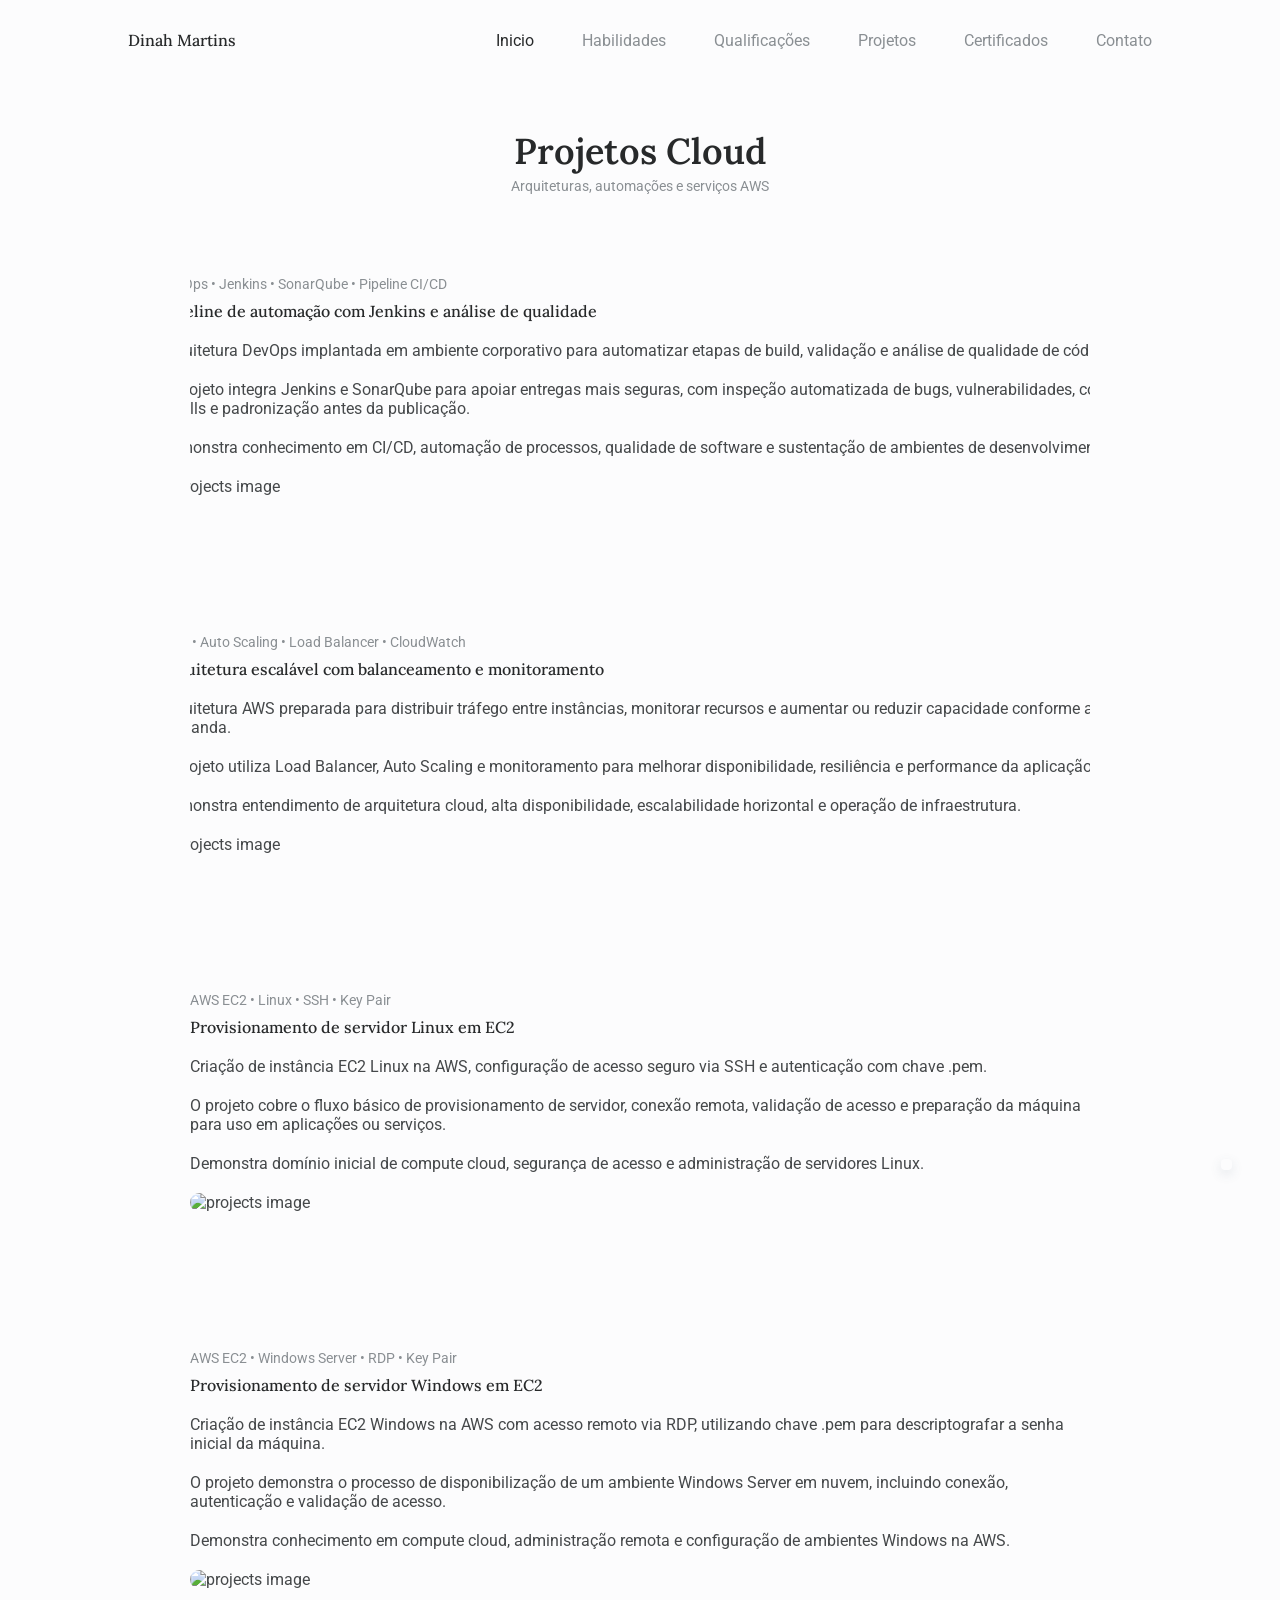
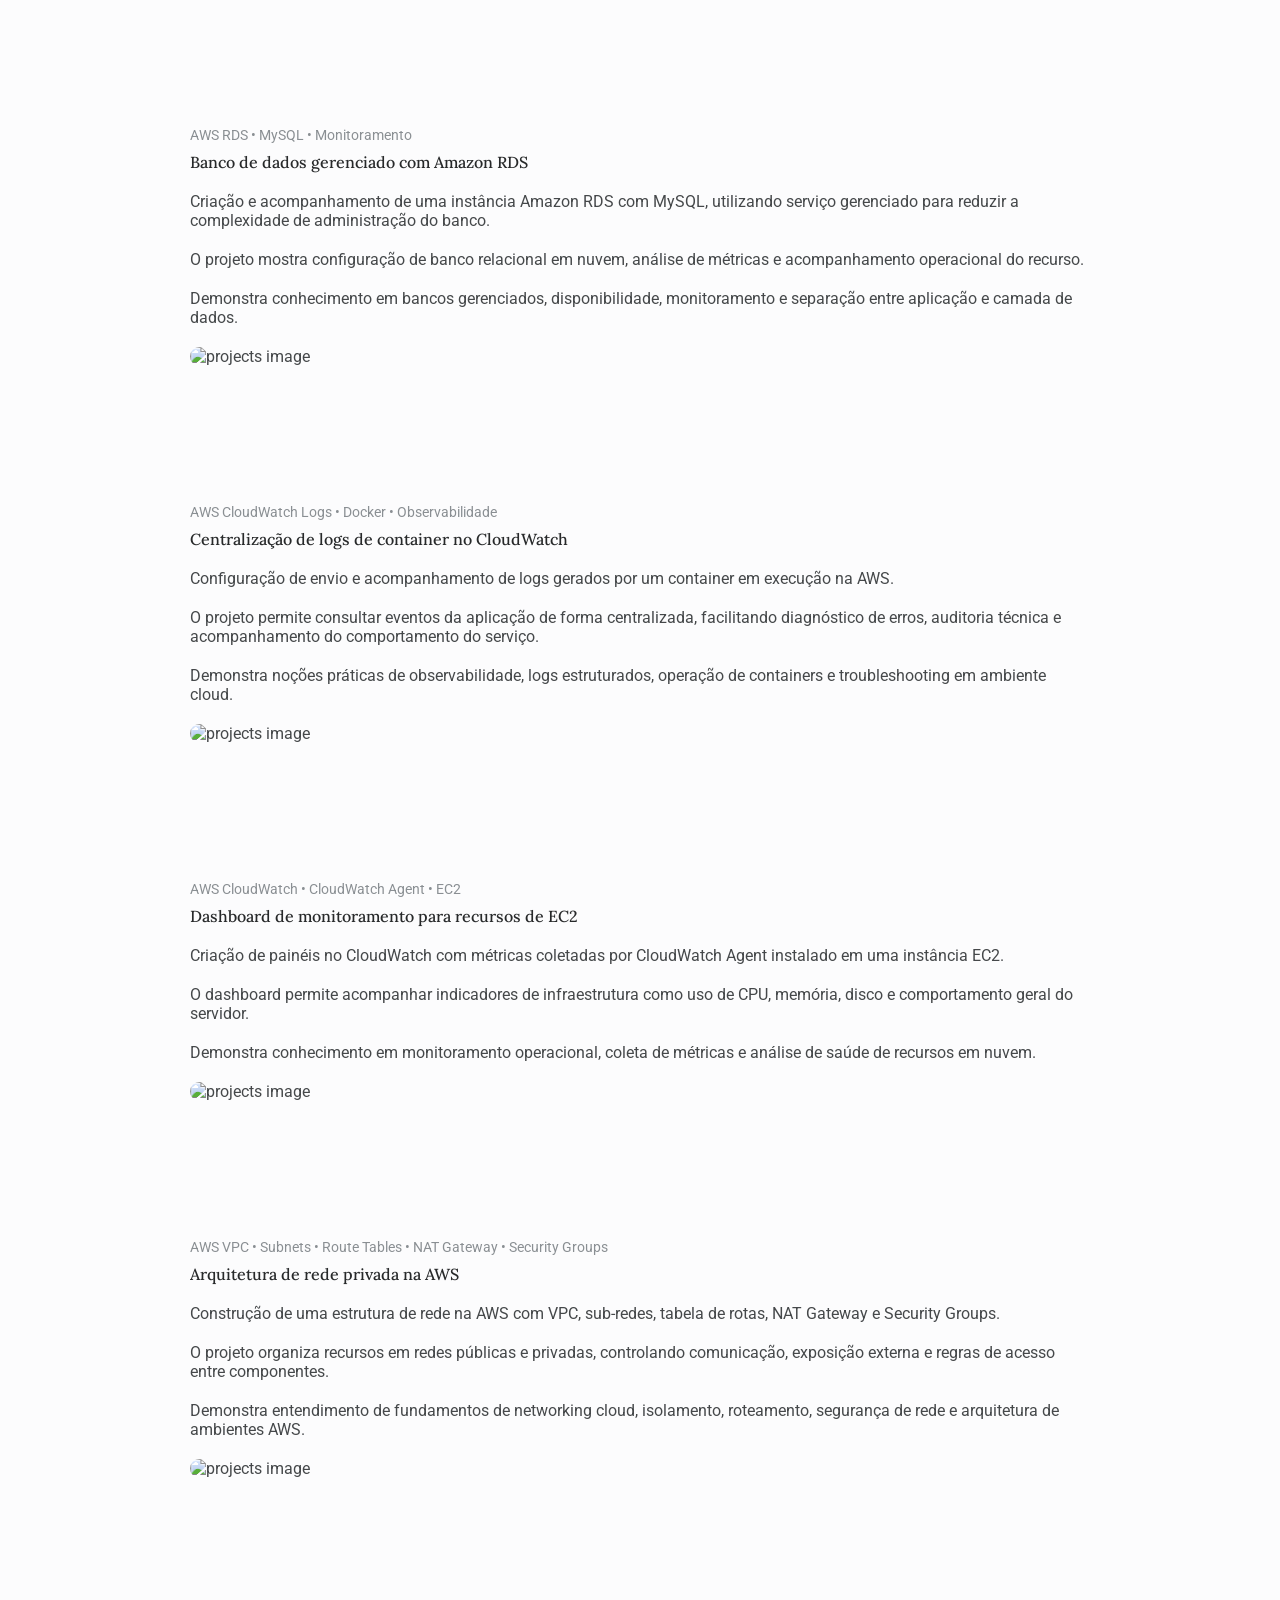
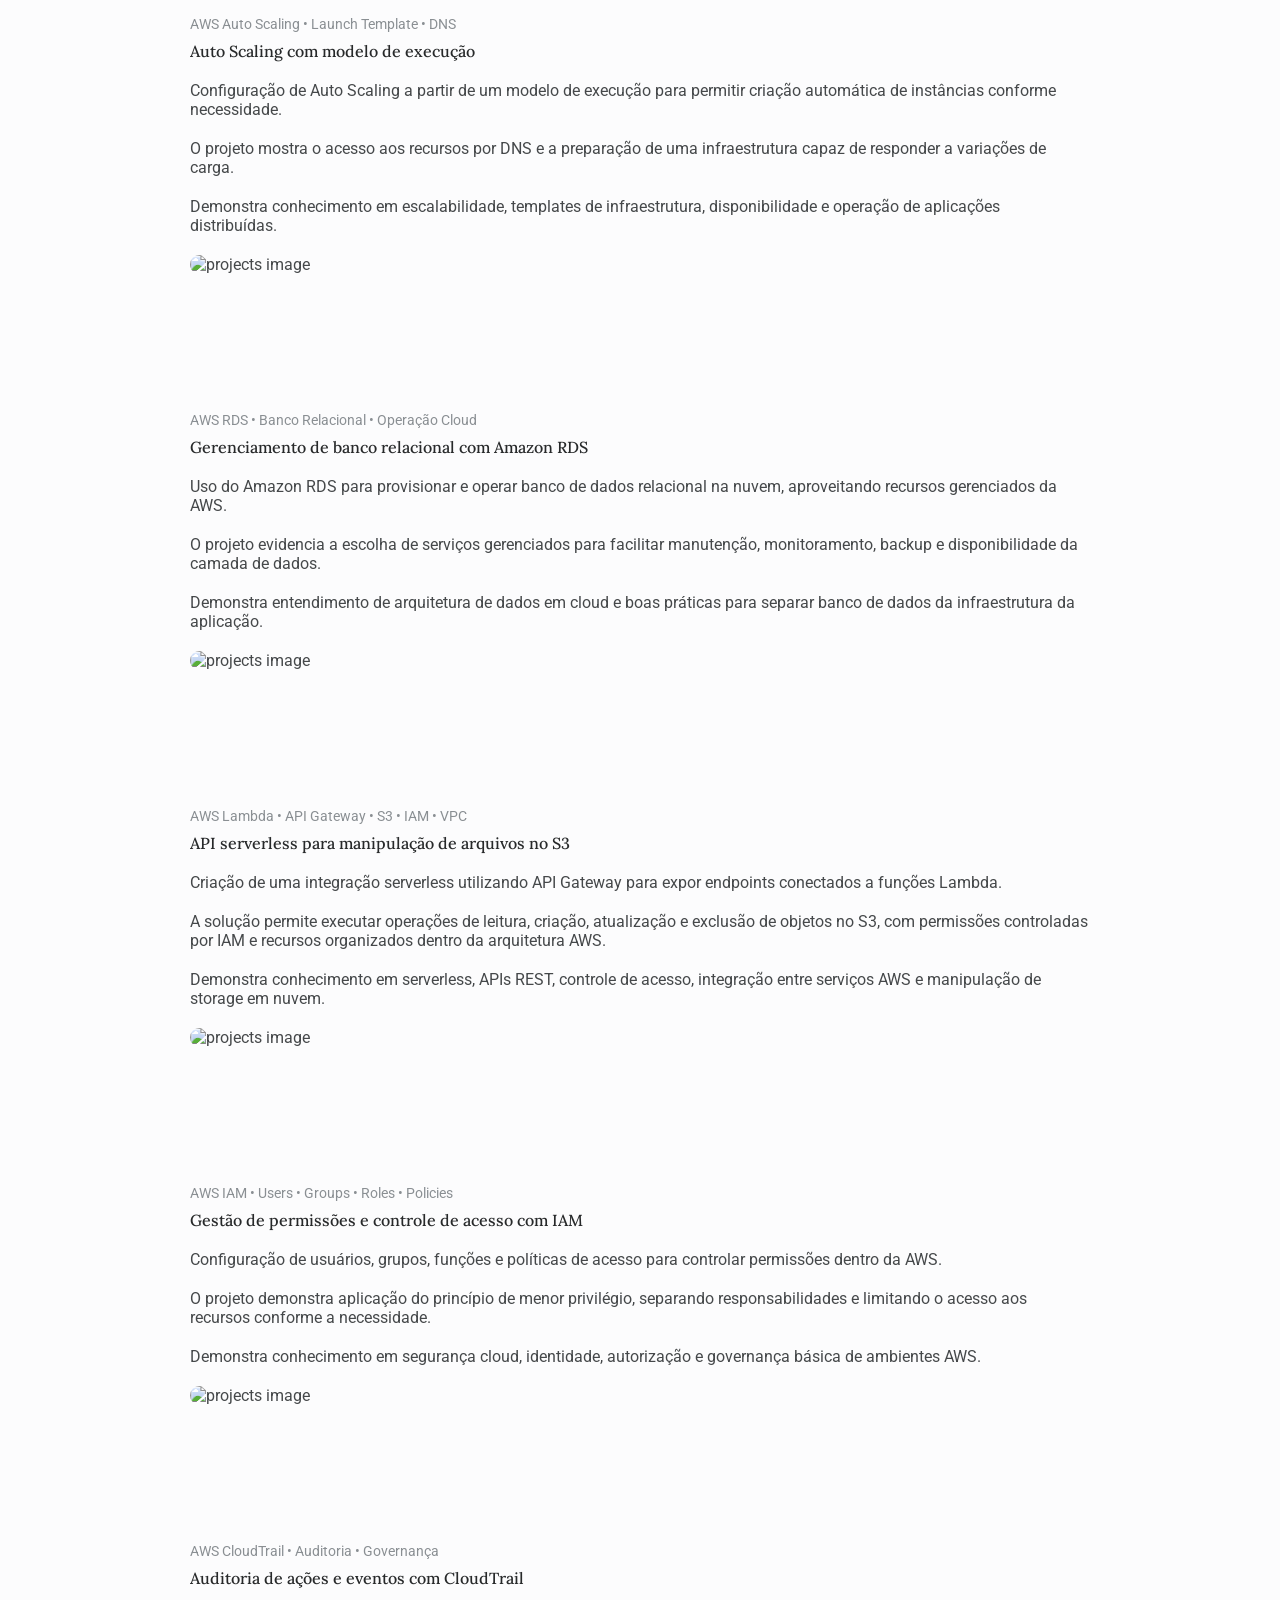
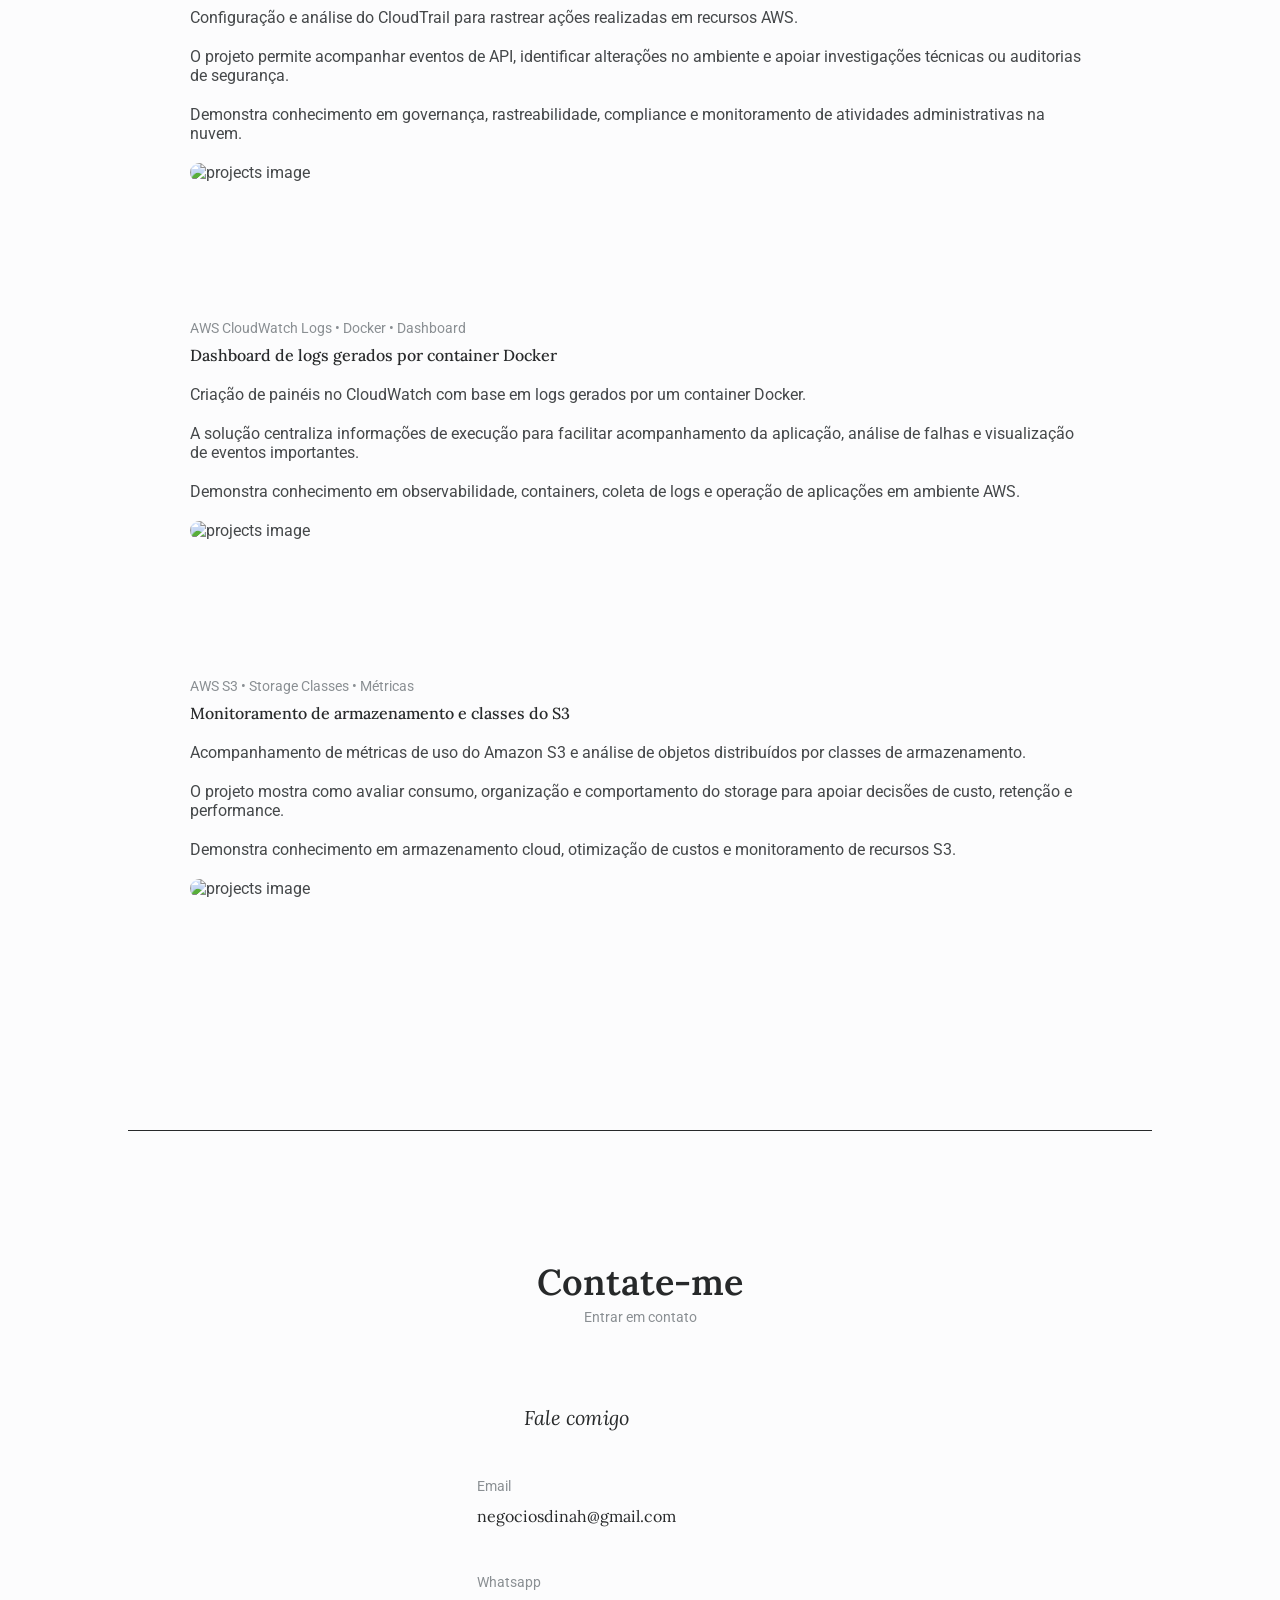
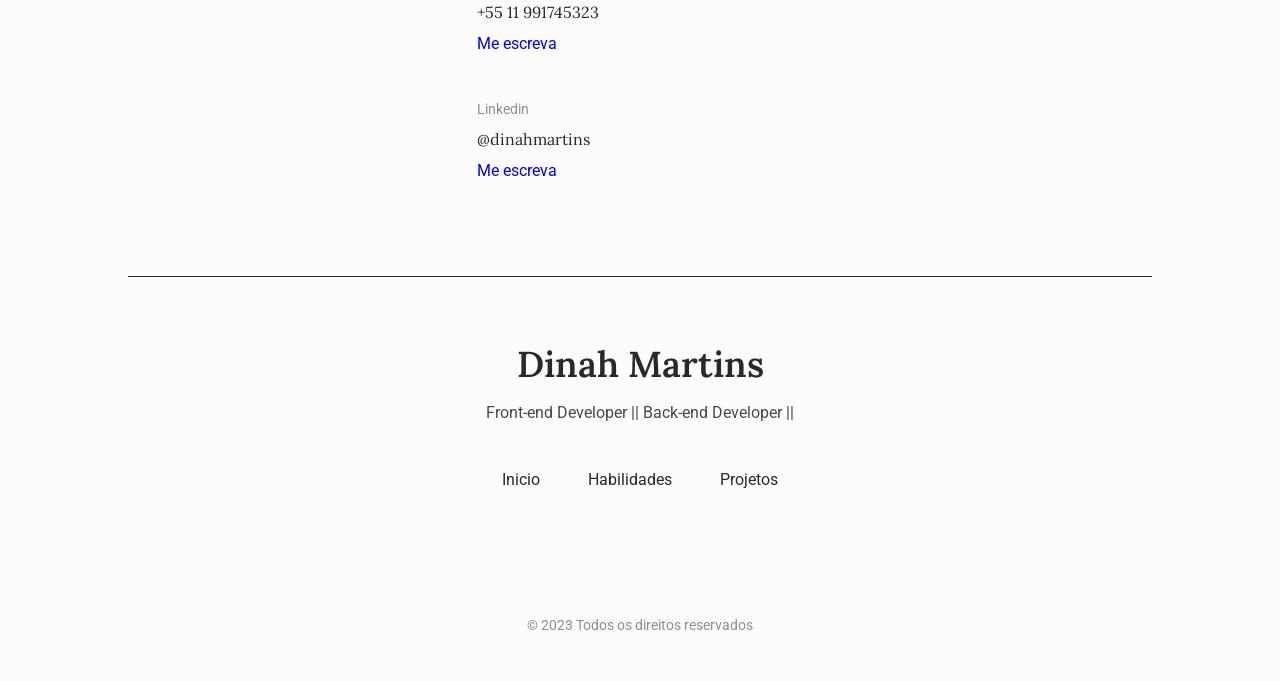
==== projetosCloud.html @ f0c10554 "feat: inclusao certificado e melhoria nas descrições dos projetos" ====
<!DOCTYPE html>

<html lang="pt-br">

<head>
    <meta charset="utf-8" />
    <meta content="width=device-width, initial-scale=1.0" name="viewport" />
    <!--=============== FAVICON ===============-->
    <link href="assets/img/favicon.png" rel="shortcut icon" type="image/x-icon" />
    <!--=============== REMIXICONS ===============-->
    <link href="https://cdn.jsdelivr.net/npm/remixicon@2.5.0/fonts/remixicon.css" rel="stylesheet" />
    <!--=============== SWIPER CSS ===============-->
    <link href="/assets/css/swiper-bundle.min.css" rel="stylesheet" />
    <!--=============== CSS ===============-->
    <link href="assets/css/styles.css" rel="stylesheet" />
    <title>Projetos</title>
</head>

<body>
    <!--==================== HEADER ====================-->
    <header class="header" id="header">
        <nav class="nav container">
            <a class="nav__logo" href="#">Dinah Martins </a>
            <div class="nav__menu" id="nav-menu">
                <ul class="nav__list grid">
                    <li class="nav__item">
                        <a class="nav__link active-link" href="/index.html#home">
                            <i class="ri-home-5-line"></i>Inicio
                        </a>
                    </li>
                    <li class="nav__item">
                        <a class="nav__link" href="/index.html#skills">
                            <i class="ri-trophy-line"></i> Habilidades
                        </a>
                    </li>
                    <li class="nav__item">
                        <a class="nav__link" href="/index.html#qualification"><i
                                class="ri-book-open-line"></i>Qualificações

                        </a>
                    </li>
                    <li class="nav__item">
                        <a class="nav__link" href="/index.html#projects"><i class="ri-image-line"></i>Projetos

                        </a>
                    </li>
                    <li class="nav__item">
                        <a class="nav__link" href="/index.html#certificados"><i
                                class="ri-briefcase-line"></i>Certificados

                        </a>
                    </li>
                    <li class="nav__item">
                        <a class="nav__link" href="/index.html#contact"><i class="ri-chat-3-line"></i>Contato

                        </a>
                    </li>
                </ul>
                <!-- Close button -->
                <div class="nav__close" id="nav-close">
                    <i class="ri-close-line"></i>
                </div>
            </div>
            <div class="nav__buttons">
                <!-- Theme change button -->
                <i class="ri-moon-line change-theme" id="theme-button"></i>
                <!-- Toggle button -->
                <div class="nav__toggle" id="nav-toggle">
                    <i class="ri-menu-4-line"></i>
                </div>
            </div>
        </nav>
    </header>
    <!--==================== MAIN ====================-->
    <main class="main">
        <!--==================== PROJECTS ====================-->
        <section class="projects section" id="projects">
            <h2 class="section__title">Projetos Cloud</h2>
            <span class="section__subtitle">Arquiteturas, automações e serviços AWS</span>
            <div class="container section__border">
                <div class="projects__container swiper">
                    <!--==================== PROJECTS 1 ====================-->
                    <div class="projects__content swiper-slide">
                        <div><span class="projects__subtitle">DevOps • Jenkins • SonarQube • Pipeline CI/CD</span>
                            <h1 class="projects__title">Pipeline de automação com Jenkins e análise de qualidade</h1>
                            <p class="projects__title">Arquitetura DevOps implantada em ambiente corporativo para
                                automatizar etapas de build, validação e análise de qualidade de código.</p>
                            <p class="projects__title">O projeto integra Jenkins e SonarQube para apoiar entregas mais
                                seguras, com inspeção automatizada de bugs, vulnerabilidades, code smells e padronização
                                antes da publicação.</p>
                            <p class="projects__title">Demonstra conhecimento em CI/CD, automação de processos,
                                qualidade de software e sustentação de ambientes de desenvolvimento.</p>
                        </div>
                        <img alt="projects image" class="projects__img2" src="/assets/img/devOps/devOps2.jpeg"
                            style="width: 960px;" />
                    </div>
                    <!--==================== PROJECTS 1 ====================-->
                    <div class="projects__content swiper-slide">
                        <div><span class="projects__subtitle">AWS • Auto Scaling • Load Balancer • CloudWatch</span>
                            <h1 class="projects__title">Arquitetura escalável com balanceamento e monitoramento</h1>
                            <p class="projects__title">Arquitetura AWS preparada para distribuir tráfego entre
                                instâncias, monitorar recursos e aumentar ou reduzir capacidade conforme a demanda.</p>
                            <p class="projects__title">O projeto utiliza Load Balancer, Auto Scaling e monitoramento
                                para melhorar disponibilidade, resiliência e performance da aplicação.</p>
                            <p class="projects__title">Demonstra entendimento de arquitetura cloud, alta
                                disponibilidade, escalabilidade horizontal e operação de infraestrutura.</p>
                        </div>
                        <img alt="projects image" class="projects__img2" src="/assets/img/cloud//cloudDinah.jpeg"
                            style="width: 960px;" />
                    </div>
                    <!--==================== PROJECTS 1 ====================-->
                    <div class="projects__content swiper-slide">
                        <div><span class="projects__subtitle">AWS EC2 • Linux • SSH • Key Pair</span>
                            <h1 class="projects__title">Provisionamento de servidor Linux em EC2</h1>
                            <p class="projects__title">Criação de instância EC2 Linux na AWS, configuração de acesso
                                seguro via SSH e autenticação com chave .pem.</p>
                            <p class="projects__title">O projeto cobre o fluxo básico de provisionamento de servidor,
                                conexão remota, validação de acesso e preparação da máquina para uso em aplicações ou
                                serviços.</p>
                            <p class="projects__title">Demonstra domínio inicial de compute cloud, segurança de acesso e
                                administração de servidores Linux.</p>
                        </div>
                        <img alt="projects image" class="projects__img2" src="/assets/img/cloud/criarEC2.jpeg"
                            style="width: 800px;" />
                    </div>
                    <!--==================== PROJECTS 2 ====================-->
                    <div class="projects__content swiper-slide">
                        <div><span class="projects__subtitle">AWS EC2 • Windows Server • RDP • Key Pair</span>
                            <h1 class="projects__title">Provisionamento de servidor Windows em EC2</h1>
                            <p class="projects__title">Criação de instância EC2 Windows na AWS com acesso remoto via
                                RDP, utilizando chave .pem para descriptografar a senha inicial da máquina.</p>
                            <p class="projects__title">O projeto demonstra o processo de disponibilização de um ambiente
                                Windows Server em nuvem, incluindo conexão, autenticação e validação de acesso.</p>
                            <p class="projects__title">Demonstra conhecimento em compute cloud, administração remota e
                                configuração de ambientes Windows na AWS.</p>
                        </div>
                        <img alt="projects image" class="projects__img2" src="/assets/img/cloud/ec2wind.jpeg"
                            style="width: 800px;" />
                    </div>
                    <!--==================== PROJECTS 2 ====================-->
                    <div class="projects__content swiper-slide">
                        <div><span class="projects__subtitle">AWS RDS • MySQL • Monitoramento</span>
                            <h1 class="projects__title">Banco de dados gerenciado com Amazon RDS</h1>
                            <p class="projects__title">Criação e acompanhamento de uma instância Amazon RDS com MySQL,
                                utilizando serviço gerenciado para reduzir a complexidade de administração do banco.</p>
                            <p class="projects__title">O projeto mostra configuração de banco relacional em nuvem,
                                análise de métricas e acompanhamento operacional do recurso.</p>
                            <p class="projects__title">Demonstra conhecimento em bancos gerenciados, disponibilidade,
                                monitoramento e separação entre aplicação e camada de dados.</p>
                        </div>
                        <img alt="projects image" class="projects__img2" src="/assets/img/cloud/rds.png"
                            style="width: 900px;" />
                    </div>
                    <!--==================== PROJECTS 2 ====================-->
                    <div class="projects__content swiper-slide">
                        <div><span class="projects__subtitle">AWS CloudWatch Logs • Docker • Observabilidade</span>
                            <h1 class="projects__title">Centralização de logs de container no CloudWatch</h1>
                            <p class="projects__title">Configuração de envio e acompanhamento de logs gerados por um
                                container em execução na AWS.</p>
                            <p class="projects__title">O projeto permite consultar eventos da aplicação de forma
                                centralizada, facilitando diagnóstico de erros, auditoria técnica e acompanhamento do
                                comportamento do serviço.</p>
                            <p class="projects__title">Demonstra noções práticas de observabilidade, logs estruturados,
                                operação de containers e troubleshooting em ambiente cloud.</p>
                        </div>
                        <img alt="projects image" class="projects__img2" src="/assets/img/cloud/logs.png"
                            style="width: 900px;" />
                    </div>
                    <!--==================== PROJECTS 6 ====================-->
                    <div class="projects__content swiper-slide">
                        <div><span class="projects__subtitle">AWS CloudWatch • CloudWatch Agent • EC2</span>
                            <h1 class="projects__title">Dashboard de monitoramento para recursos de EC2</h1>
                            <p class="projects__title">Criação de painéis no CloudWatch com métricas coletadas por
                                CloudWatch Agent instalado em uma instância EC2.</p>
                            <p class="projects__title">O dashboard permite acompanhar indicadores de infraestrutura como
                                uso de CPU, memória, disco e comportamento geral do servidor.</p>
                            <p class="projects__title">Demonstra conhecimento em monitoramento operacional, coleta de
                                métricas e análise de saúde de recursos em nuvem.</p>
                        </div>
                        <img alt="projects image" class="projects__img2" src="/assets/img/cloud/monit.png"
                            style="width: 600px;" />
                    </div>
                    <!--==================== PROJECTS 3 ====================-->
                    <div class="projects__content swiper-slide">
                        <div><span class="projects__subtitle">AWS VPC • Subnets • Route Tables • NAT Gateway • Security
                                Groups</span>
                            <h1 class="projects__title">Arquitetura de rede privada na AWS</h1>
                            <p class="projects__title">Construção de uma estrutura de rede na AWS com VPC, sub-redes,
                                tabela de rotas, NAT Gateway e Security Groups.</p>
                            <p class="projects__title">O projeto organiza recursos em redes públicas e privadas,
                                controlando comunicação, exposição externa e regras de acesso entre componentes.</p>
                            <p class="projects__title">Demonstra entendimento de fundamentos de networking cloud,
                                isolamento, roteamento, segurança de rede e arquitetura de ambientes AWS.</p>
                        </div>
                        <img alt="projects image" class="projects__img2" src="/assets/img/cloud/vpc.jpeg"
                            style="width: 800px;" />
                    </div>
                    <!--==================== PROJECTS  ====================-->
                    <div class="projects__content swiper-slide">
                        <div><span class="projects__subtitle">AWS Auto Scaling • Launch Template • DNS</span>
                            <h1 class="projects__title">Auto Scaling com modelo de execução</h1>
                            <p class="projects__title">Configuração de Auto Scaling a partir de um modelo de execução
                                para permitir criação automática de instâncias conforme necessidade.</p>
                            <p class="projects__title">O projeto mostra o acesso aos recursos por DNS e a preparação de
                                uma infraestrutura capaz de responder a variações de carga.</p>
                            <p class="projects__title">Demonstra conhecimento em escalabilidade, templates de
                                infraestrutura, disponibilidade e operação de aplicações distribuídas.</p>
                        </div>
                        <img alt="projects image" class="projects__img2" src="/assets/img/cloud/AutoScaling.png"
                            style="width: 700px;" />
                    </div>
                    <!--==================== PROJECTS  ====================-->
                    <div class="projects__content swiper-slide">
                        <div><span class="projects__subtitle">AWS RDS • Banco Relacional • Operação Cloud</span>
                            <h1 class="projects__title">Gerenciamento de banco relacional com Amazon RDS</h1>
                            <p class="projects__title">Uso do Amazon RDS para provisionar e operar banco de dados
                                relacional na nuvem, aproveitando recursos gerenciados da AWS.</p>
                            <p class="projects__title">O projeto evidencia a escolha de serviços gerenciados para
                                facilitar manutenção, monitoramento, backup e disponibilidade da camada de dados.</p>
                            <p class="projects__title">Demonstra entendimento de arquitetura de dados em cloud e boas
                                práticas para separar banco de dados da infraestrutura da aplicação.</p>
                        </div>
                        <img alt="projects image" class="projects__img2" src="/assets/img/cloud/RDS.png"
                            style="width: 700px;" />
                    </div>
                    <!--==================== PROJECTS  ====================-->
                    <div class="projects__content swiper-slide">
                        <div><span class="projects__subtitle">AWS Lambda • API Gateway • S3 • IAM • VPC</span>
                            <h1 class="projects__title">API serverless para manipulação de arquivos no S3</h1>
                            <p class="projects__title">Criação de uma integração serverless utilizando API Gateway para
                                expor endpoints conectados a funções Lambda.</p>
                            <p class="projects__title">A solução permite executar operações de leitura, criação,
                                atualização e exclusão de objetos no S3, com permissões controladas por IAM e recursos
                                organizados dentro da arquitetura AWS.</p>
                            <p class="projects__title">Demonstra conhecimento em serverless, APIs REST, controle de
                                acesso, integração entre serviços AWS e manipulação de storage em nuvem.</p>
                        </div>
                        <img alt="projects image" class="projects__img2" src="/assets/img/cloud/s3lamda.jpeg"
                            style="width: 700px;" />
                    </div>
                    <!--==================== PROJECTS 4 ====================-->
                    <div class="projects__content swiper-slide">
                        <div><span class="projects__subtitle">AWS IAM • Users • Groups • Roles • Policies</span>
                            <h1 class="projects__title">Gestão de permissões e controle de acesso com IAM</h1>
                            <p class="projects__title">Configuração de usuários, grupos, funções e políticas de acesso
                                para controlar permissões dentro da AWS.</p>
                            <p class="projects__title">O projeto demonstra aplicação do princípio de menor privilégio,
                                separando responsabilidades e limitando o acesso aos recursos conforme a necessidade.
                            </p>
                            <p class="projects__title">Demonstra conhecimento em segurança cloud, identidade,
                                autorização e governança básica de ambientes AWS.</p>
                        </div>
                        <img alt="projects image" class="projects__img2" src="/assets/img/cloud/politicas.png"
                            style="width: 600px;" />
                    </div>
                    <!--==================== PROJECTS 5 ====================-->
                    <div class="projects__content swiper-slide">
                        <div><span class="projects__subtitle">AWS CloudTrail • Auditoria • Governança</span>
                            <h1 class="projects__title">Auditoria de ações e eventos com CloudTrail</h1>
                            <p class="projects__title">Configuração e análise do CloudTrail para rastrear ações
                                realizadas em recursos AWS.</p>
                            <p class="projects__title">O projeto permite acompanhar eventos de API, identificar
                                alterações no ambiente e apoiar investigações técnicas ou auditorias de segurança.</p>
                            <p class="projects__title">Demonstra conhecimento em governança, rastreabilidade, compliance
                                e monitoramento de atividades administrativas na nuvem.</p>
                        </div>
                        <img alt="projects image" class="projects__img2" src="/assets/img/cloud/cloudTrail.png"
                            style="width: 600px;" />
                    </div>
                    <!--==================== PROJECTS 7 ====================-->
                    <div class="projects__content swiper-slide">
                        <div><span class="projects__subtitle">AWS CloudWatch Logs • Docker • Dashboard</span>
                            <h1 class="projects__title">Dashboard de logs gerados por container Docker</h1>
                            <p class="projects__title">Criação de painéis no CloudWatch com base em logs gerados por um
                                container Docker.</p>
                            <p class="projects__title">A solução centraliza informações de execução para facilitar
                                acompanhamento da aplicação, análise de falhas e visualização de eventos importantes.
                            </p>
                            <p class="projects__title">Demonstra conhecimento em observabilidade, containers, coleta de
                                logs e operação de aplicações em ambiente AWS.</p>
                        </div>
                        <img alt="projects image" class="projects__img2" src="/assets/img/cloud/cloudwatchlogs.png"
                            style="width: 600px;" />
                    </div>
                    <!--==================== PROJECTS  ====================-->
                    <div class="projects__content swiper-slide">
                        <div><span class="projects__subtitle">AWS S3 • Storage Classes • Métricas</span>
                            <h1 class="projects__title">Monitoramento de armazenamento e classes do S3</h1>
                            <p class="projects__title">Acompanhamento de métricas de uso do Amazon S3 e análise de
                                objetos distribuídos por classes de armazenamento.</p>
                            <p class="projects__title">O projeto mostra como avaliar consumo, organização e
                                comportamento do storage para apoiar decisões de custo, retenção e performance.</p>
                            <p class="projects__title">Demonstra conhecimento em armazenamento cloud, otimização de
                                custos e monitoramento de recursos S3.</p>
                        </div>
                        <img alt="projects image" class="projects__img2" src="/assets/img/cloud/metricas.jpeg"
                            style="width: 600px;" />
                    </div>
                    <!-- Swiper pagination -->
                    <div class="swiper-pagination"></div>
                </div>
            </div>
        </section>
        <!--==================== CONTACT ====================-->
        <section class="contact section" id="contact">
            <h2 class="section__title">Contate-me</h2>
            <span class="section__subtitle">Entrar em contato</span>
            <div class="contact__container container grid section__border">
                <div class="contact__content">
                    <h3 class="contact__title">
                        <i class="ri-chat-3-line"> Fale comigo </i>
                    </h3>
                    <div class="contact__info">
                        <div class="contact__data">
                            <span class="contact__data-title">Email</span>
                            <span class="contact__data-info">negociosdinah@gmail.com</span>
                        </div>
                        <div class="contact__data">
                            <span class="contact__data-title">Whatsapp</span>
                            <span class="contact__data-info">+55 11 991745323</span>
                            <!-- Insert a real number plus contry code-->
                            <a class="contact__button" href="https://wa.me/+5511991745323">
                                Me escreva <i class="ri-arrow-right-line"></i>
                            </a>
                        </div>
                        <div class="contact__data">
                            <span class="contact__data-title">Linkedin</span>
                            <span class="contact__data-info">@dinahmartins</span>
                            <!-- Insert your brand name or profile-->
                            <a class="contact__button" href="https://www.linkedin.com/in/dinah-martins-8334b1199/"
                                target="_blank">
                                Me escreva <i class="ri-arrow-right-line"></i>
                            </a>
                        </div>
                    </div>
                </div>
            </div>
        </section>
    </main>
    <!--==================== FOOTER ====================-->
    <footer class="footer">
        <div class="footer__container container">
            <h1 class="footer__title">Dinah Martins</h1>
            <p> Front-end Developer || Back-end Developer || </p>
            <ul class="footer__list">
                <li>
                    <a class="footer__link" href="#home">Inicio</a>
                </li>
                <li>
                    <a class="footer__link" href="#skills">Habilidades</a>
                </li>
                <li>
                    <a class="footer__link" href="#projects">Projetos</a>
                </li>
            </ul>
            <ul class="footer__social">
                <a class="footer__social-link" href="https://www.linkedin.com/in/dinah-martins-8334b1199/"
                    target="_blank">
                    <i class="ri-linkedin-box-line"></i>
                </a>
                <a class="footer__social-link" href="https://github.com/DayMartin" target="_blank">
                    <i class="ri-github-line"></i>
                </a>
                <a class="footer__social-link" href="https://dribbble.com/" target="_blank">
                    <i class="ri-dribbble-line"></i>
                </a>
            </ul>
            <span class="footer__copy">
                © 2023 Todos os direitos reservados
            </span>
        </div>
    </footer>
    <!--========== SCROLL UP ==========-->
    <a class="scrollup" href="#" id="scroll-up">
        <i class="ri-arrow-up-line"></i>
    </a>
    <!--=============== SCROLLREVEAL ===============-->
    <script src="/assets/js/scrollreveal.min.js"></script>
    <!--=============== SWIPER JS ===============-->
    <script src="assets/js/swiper-bundle.min.js"></script>
    <!--=============== EMAIL JS ===============-->
    <script src="https://cdn.jsdelivr.net/npm/@emailjs/browser@3/dist/email.min.js" type="text/javascript"></script>
    <!--=============== MAIN JS ===============-->
    <script src="/assets/js/main.js"></script>
</body>

</html>
---- assets/css/styles.css ----
/*=============== GOOGLE FONTS ===============*/
@import url('https://fonts.googleapis.com/css2?family=Lora:wght@400;500;600&family=Roboto:wght@400;500&display=swap'); 

/*=============== VARIABLES CSS ===============*/
:root {
  --header-height: 3.5rem;

  /*========== Colors ==========*/
  /*Color mode HSL(hue, saturation, lightness)*/
  --first-color: hsl(207, 65%, 65%);
  --title-color: hsl(207, 4%, 16%);
  --text-color: hsl(207, 4%, 28%);
  --text-color-light: hsl(207, 4%, 56%);
  --body-color: hsl(207, 4%, 99%);
  --container-color: hsl(207, 4%, 95%);

  /* Change the first number */
  /* Blue: 207 - Purple: 250 - Pink: 356 - Teal: 174 */
  --gradient-color: linear-gradient(180deg,
                      hsla(174, 48%, 72%, 0),
                      hsla(174, 65%, 65%, 1));

  /*========== Font and typography ==========*/
  /*.5rem = 8px | 1rem = 16px ...*/
  --body-font: 'Roboto', sans-serif;
  --title-font: 'Lora', serif;
  --biggest-font-size: 1.5rem;
  --h1-font-size: 1.5rem;
  --h2-font-size: 1.25rem;
  --h3-font-size: 1rem;
  --normal-font-size: .938rem;
  --small-font-size: .813rem;
  --smaller-font-size: .75rem;
  --tiny-font-size: .625rem;

  /*========== Font weight ==========*/
  --font-medium: 500;
  --font-semi-bold: 600;

  /*========== z index ==========*/
  --z-normal: 1;
  --z-tooltip: 10;
  --z-fixed: 100;
}

/* Responsive typography */
@media screen and (min-width: 1024px) {
  :root {
    --biggest-font-size: 3rem;
    --h1-font-size: 2.25rem;
    --h2-font-size: 1.5rem;
    --h3-font-size: 1.25rem;
    --normal-font-size: 1rem;
    --small-font-size: .875rem;
    --smaller-font-size: .813rem;
    --tiny-font-size: .688rem;
  }
}

/*=============== BASE ===============*/
* {
  box-sizing: border-box;
  padding: 0;
  margin: 0;
}

html {
  scroll-behavior: smooth;
}

body {
  font-family: var(--body-font);
  font-size: var(--normal-font-size);
  background-color: var(--body-color);
  color: var(--text-color);
  transition: background .4s; /*For dark mode animation*/
}

h1, h2, h3{
  color: var(--title-color);
  font-family: var(--title-font);
  font-weight: var(--font-medium);
}

ul{
  list-style: none;
}

a{
  text-decoration: none;
}

img {
  max-width: 100%;
  height: auto;
}

/*=============== THEME ===============*/
.nav__buttons{
  display: flex;
  align-items: center;
  column-gap: 1.5rem;
}

.change-theme{
  font-size: 1.25rem;
  color: var(--title-color);
  cursor: pointer;
  transition: color .3s;
}

/*========== Variables Dark theme ==========*/
body.dark-theme {
  --title-color: hsl(207, 4%, 95%);
  --text-color: hsl(207, 4%, 65%);
  --body-color: hsl(207, 4%, 10%);
  --container-color: hsl(207, 4%, 12%);
}

/*========== 
    Color changes in some parts of 
    the website, in light theme
==========*/
.dark-theme .nav,
.dark-theme .nav__menu,
.dark-theme .scrollup{
  background-color: var(--container-color);
  box-shadow: 0 4px 20px hsla(207, 24%, 8%, .4);
}

.dark-theme .home__shape-wawes,
.dark-theme .home__shape-circle,
.dark-theme .qualification__img,
.dark-theme .testimonial__img{
  filter: invert(1);
}

.dark-theme .home__social-link{
  color: var(--title-color);
}

.dark-theme .section__border{
  border-bottom: 1px solid hsl(207, 4%, 32%);
}

.dark-theme::-webkit-scrollbar{
  background-color: hsl(207, 4%, 15%);
}

.dark-theme::-webkit-scrollbar-thumb{
  background-color: hsl(207, 4%, 25%);
}

.dark-theme::-webkit-scrollbar-thumb:hover{
  background-color: hsl(207, 4%, 35%);
}




/*=============== REUSABLE CSS CLASSES ===============*/
.container{
  max-width: 1024px;
  margin-inline: 1.5rem;
}

.grid {
  display: grid;
  gap: 1.5rem;
}

.section {
  padding-block: 2.5rem;
}
 
.section__border {
  border-bottom: 1px solid var(--title-color);
  padding-bottom: 3.5rem;
}

.section__title, 
.section__subtitle {
  text-align: center;
}

.section__title {
  font-size: var(--h1-font-size);
  font-weight: var(--font-semi-bold);
  margin-bottom: .25rem;
}

.section__subtitle {
  display: block;
  font-size: var(--small-font-size);
  color: var(--text-color-light);
  margin-bottom: 3rem;
}

.main {
  overflow: hidden; /* For animation */
}

/*=============== HEADER & NAV ===============*/
.header{
  width: 100%;
  position: fixed;
  bottom: 2rem;
  left: 0;
  z-index: var(--z-fixed);
}

.nav{
  height: calc(var(--header-height) + .5rem);
  display: flex;
  justify-content: space-between;
  align-items: center; 
  background-color: var(--body-color);
  box-shadow: 0 4px 20px hsla(207, 24%, 35%, .1);
  padding-inline: 1.5rem;
  border-radius: 3rem;
  transition: background .4s; /*For dark mode animation*/
}

.nav__logo,
.nav__toggle,
.nav__close{
  color: var(--title-color);
}

.nav__logo{
  font-family: var(--title-font);
  font-weight: var(--font-medium);
}
.nav__toggle{
  display: flex;
  font-size: 1.25rem;
  cursor: pointer;
}

@media screen and (max-width: 1023px){
  .nav__menu{
    position: fixed;
    width: 88%;
    left: 0;
    right: 0;
    bottom: -60%;
    margin: 0 auto;
    background-color: var(--body-color);
    box-shadow: 0 4px 20px hsla(207, 24%, 35%, .1);
    padding: 2rem 1.5rem 5rem;
    border-radius: 2rem;
    transition: bottom .3s;
  }
}

.nav__list{
  grid-template-columns: repeat(3, max-content);
  justify-content: center;
  gap: 2rem 3rem;
}

.nav__link{
  display: flex;
  flex-direction: column;
  align-items: center;
  row-gap: .25rem;
  font-size: var(--smaller-font-size);
  color: var(--text-color-light);
  transition: color .3s;

}

.nav_link:hover{
  color: var(--tittle-color);

}

.nav__link i{
  font-size: 1.25rem;
}

.nav__close{
  position: absolute;
  right: 1.5rem;
  bottom: .7rem;
  font-size: 1.5rem;
  cursor: pointer;
}
/* Show menu */

.show-menu{
  bottom: 2rem;
}

/* Active link */
.active-link{
  color: var(--title-color);
}

/*=============== HOME ===============*/
.home__container{
  row-gap: 4rem;
  padding-top: 2rem;
}

.home__data{
  row-gap: 1.5rem;
}

.home__title{
  text-align: center;
  font-size: var(--biggest-font-size);
  letter-spacing: .3px;
  margin-bottom: .5rem;
}

.home__blob{
  position: relative;
  width: 200px;
  height: 290px; 
  background-color: var(--body-color);
  /* border: 2px solid var(--text-color-light); */
  justify-self: center;
  border-radius: 6.25rem; 
  place-items: center;
  transition: background .4s; /*For dark mode animation*/
}

.home__perfil{
  width: 170px;
  height: 260; 
  background: var(--gradient-color);
  border-radius: 5.5rem;
  overflow: hidden;
  display: flex;
  justify-content: center;
  align-items: flex-end;
}

.home__perfil img{
  width: 150px;
}

.home__shape-wawes,
.home__shape-circle{
  position: absolute;
  opacity: .1;
}

.home__shape-wawes{
  width: 50px;
  left: -1.5rem;
  top: 5rem;
}

.home__shape-circle{
  width: 150px;
  bottom: -2rem;
  right: -3rem;
  transform: rotate(15deg);
  z-index: -1;
}

.home__social{
  justify-self: center;
  display: flex;
  column-gap: 1.25rem;
}

.home__social-link{
  font-size: 1.25rem;
  color: var(--text-color-light);
  transition: color .3s;
}

.home__social-link:hover{
  color: var(--title-color);
}

 .home__info{
  display: grid;
  row-gap: 2rem;
 }

 .home__info-title{
  font-family: var(--body-font);
  font-size: var(--smaller-font-size);
  font-weight: 400;
  color: var(--text-color-light);
  margin-bottom: 1rem;
 }

 .home__info-description,
 .home__info-number{
  font-family: var(--title-font);
  color: var(--title-color);
 }

 .home__info-description{
  padding-right: 4rem;
 }

 .home__info-number{
  font-size: var(--h1-font-size);
  font-weight: var(--font-semi-bold);
 }

 

/*=============== SKILLS ===============*/
.skills__container{
  row-gap: 3.5rem;
}

.skills__title{
  display: flex;
  justify-content: center;
  align-items: center;
  column-gap: .5rem;
  font-size: var(--small-font-size);
  font-weight: var(--font-semi-bold);
  margin-bottom: 2.5rem;
}

 .skills__title i{
  font-size: 1rem;
  font-weight: initial;
 }

 .skills__info,
 .skills__data,
 .skills__blob{
  display: grid;
 }

 .skills__info{
  grid-template-columns: repeat(3, 1fr);
  gap: 2.5rem 2rem;
 }

 .skills__data{
  justify-content: center;
  text-align: center;
 }

 .skills__blob{
  width: 80px;
  height: 100px;
  background-color: var(--container-color);
  border-radius: 3rem;
  place-items: center;
  margin-bottom: 1rem;
  transition: background .4s; /*For dark mode animation*/
 }

 .skills__blob img{
  width: 40px;
 }

 .skills__name{
  font-size: var(--small-font-size);
  margin-bottom: .25rem;
 }

 .skills__subtitle{
  font-size: var(--tiny-font-size);
  color: var(--text-color-light);
 }


/* Animation skills */
.skills__blob:hover img{
  animation: bounce-skills .6s;
}

@keyframes bounce-skills{
  0%{
    transform: translate(0);
  }
  20%{
    transform: translateY(-6px);
  }
  40%{
    transform:translate(0);
  }
  60%{
    transform: translateY(-3px);
  }
  80%{
    transform: translate(0);
  }
}



/*=============== QUALIFICATION ===============*/
.qualification{
  position: relative;
}

.qualification__container{
  row-gap: 3.5rem;
}

.qualification__title{
  display: flex;
  justify-content: center;
  align-items: center;
  column-gap: .5rem;
  font-size: var(--small-font-size);
  font-weight: var(--font-semi-bold);
  margin-bottom: 2rem;
}

.qualification__title i{
  font-size: 1rem;
  font-weight: initial;
}

.qualification__info{
  display: grid;
  row-gap: 2rem;
}

.qualification__name{
  font-size: var(--normal-font-size);
  margin-bottom: 1.25rem;
}

.qualification__country,
.qualification__year{
  display: block;
  font-size: var(--small-font-size);
  color: var(--text-color-light);
}

.qualification__country{
  margin-bottom: .75rem;
}

.qualification__img{
  width: 150px;
  position: absolute;
  right: -3rem;
  bottom: 12rem;
  transform: rotate(15deg);
  opacity: .1;
}

/*=============== SERVICES ===============*/
.services__container{
  row-gap: 2.5rem;
  justify-content: center;
}

.services__card{
  position: relative;
  width: 228px;
  height: 322px;
  background-color: var(--container-color);
  text-align: center;
  padding: 3.5rem 1rem;
  border-radius: 7.25rem;
  transition: background .4s; /*For dark mode animation*/
}

.services__card i{
  display: block;
  font-size: 2rem;
  color: var(--text-color);
  margin-bottom: .75rem;
  transition: transform .8s;
}

.services__title{
  font-size: var(--h2-font-size);
  font-weight: var(--font-semi-bold);
  margin-bottom: 1.5rem;
}

.services__border{
  width: 248px;
  height: 342px;
  border: 1.8px solid var(--text-color-light);
  border-radius: 7.75rem;
  position: absolute;
  inset: 0;
  left: -10px;
  margin: auto;
  z-index: -1;
  transition: opacity .6s;
  opacity: 0;
}

.services__card:hover i{
  transform: rotateY(360deg);
}

.services__card:hover .services__border{
  opacity: 1;
}

/*=============== PROJECTS ===============*/
.projects__container{
  overflow: initial;
}

.projects__content{
  display: grid;
  justify-content: center;
}

.projects__img{
  width: 250px;
  border-radius: .75rem;
  margin-bottom: 1.25rem;
}

.projects__img2{
  width: 600px;
  border-radius: .75rem;
  margin-bottom: 1.25rem;
}

.projects__subtitle{
  font-size: var(--small-font-size);
  color: var(--text-color-light);
}

.projects__title{
  font-size: var(--h2--font-size);
  margin-bottom: 1.25rem;
  margin: .5rem 0 1.25rem;
}

.projects__button{
  display: inline-flex;
  align-items: center;
  column-gap: .5rem;
  color: var(--title-color);
  font-size: var(--small-font-size);
}

.projects__button i{
  font-size: 1rem;
  transition: transform .3s;
}

.projects__button:hover i{
  transform: translateX(.25rem);
}

/* Swiper class */
.projects__container .swiper-button-prev::after,
.projects__container .swiper-button-next::after{
  content: '';
}

.projects__container .swiper-button-prev,
.projects__container .swiper-button-next{
  width: initial;
  height: initial;
  margin: initial;
  font-size: 2.5rem;
  color: var(--title-color);
}

.projects__container .swiper-button-prev{
  left: -1rem;
  top: 4.5rem;
}

.projects__container .swiper-button-next{
  right: -1rem;
  top: 4.5rem;
}

.projects__container .swiper-slide{
  margin-bottom: 4.5rem;
}

.projects__container .swiper-pagination-bullets{
  bottom: 0;
}

.projects__container .swiper-pagination-bullet{
  background-color: var(--text-color-light);
  opacity: initial;
}

.projects__container .swiper-pagination-bullet-active{
  background-color: var(--text-color );
}


/*=============== TESTIMONIAL ===============*/
.testimonial{
  position: relative;
}

.testimonial__content{
  text-align: center;
}

.testimonial__description{
  font-family: var(--title-font);
  color: var(--title-color);
  margin-bottom: 1.5rem;
}

.testimonial__name{
  font-family: var(--body-font);
  font-size: var(--small-font-size);
  margin-bottom: .25rem;
}

.testimonial__subtitle{
  font-size: var(--smaller-font-size);
  color: var(--text-color-light);
}

.testimonial__img{
  width: 70px;
  transform: rotate(30deg);
  position: absolute;
  top: 5rem;
  right: -1.5rem;
  opacity: .1;

}

/* Swiper class */
.testimonial__container .swiper-slide{
  margin-bottom: 4rem;
}

.testimonial__container .swiper-button-prev::after,
.testimonial__container .swiper-button-next::after{
  content: '' ;
}

.testimonial__container .swiper-button-prev,
.testimonial__container .swiper-button-next{
  font-size: 2rem;
  color: var(--title-color);
  width: initial;
  height: initial;
  top: initial;
  bottom: .5rem;
}

.testimonial__container .swiper-button-prev{
  left: calc(50% - 3rem);
}

.testimonial__container .swiper-button-next{
  right: calc(50% - 3rem);
}

.testimonial__container .swiper-button-disabled{
  opacity: initial;
  color: var(--text-color-light);
}
/*=============== CONTACT ===============*/
.contact__container{
  row-gap: 3.5rem;
}

.contact__title{
  display: flex;
  justify-content: center;
  align-items: center;
  column-gap: .5rem;
  font-size: var(--small-font-size);
  font-weight: var(--font-semi-bold);
  margin-bottom: 2.5rem;
}

.contact__title i{
  font-size: 1rem;
  font-weight: initial;
}

.contact__info,
.contact__data,
.contact__form{
  display: grid;
}

.contact__info{
  row-gap: 2rem;
}

.contact__data{
  row-gap: .75rem;
}

.contact__data-title{
  font-size: var(--small-font-size);
  color: var(--text-color-light);
}

.contact__data-info{
  font-size: var(--small-font-size);
  font-family: var(--title-font);
  color: var(--title-color);
}

.contact_button{
  width: max-content;
  display: inline-flex;
  align-items: center;
  column-gap: .5rem;
  color: var(--title-color);
  font-size: var(--small-font-size);
}

.contact__button i{
  font-size: 1rem;
  transition: transform .3;
}

.contact__button:hover i{
  transform: translateX(.25rem);
}

.contact__form{
  position: relative;
  row-gap: 2rem;
}

.contact__form-div{
  position: relative;
  height: 4rem;
}

.contact__form-input{
  position: absolute;
  top: 0;
  left: 0;
  width: 100%;
  height: 100%;
  border: 2px solid var(--text-color-light);
  border-radius: 2rem;
  padding: 1.5rem;
  font-size: var(--normal-font-size);
  font-family: var(--title-font);
  color: var(--title-color);
  background: none;
  outline: none;
  z-index: 1;
}

.contact__form-tag{
  position: absolute;
  top: -.75rem;
  left: 1.25rem;
  z-index: 10;
  background-color: var(--body-color);
  color: var(--title-color);
  font-size: var(--small-font-size);
  font-weight: var(--font-medium );
  padding: .35rem;
  transition: background .4s; /*For dark mode animation*/
}

.contact__form-area{
  height: 10rem;
}

.contact__form-area textarea{
  resize: none;
}

.contact__form .contact__button{
  border: none;
  background: none;
  font-size: var(--h2--font-size);
  font-family: var(--title-font);
  font-weight: var(--font-semi-bold);
  cursor: pointer;
  outline: none;
  margin-top: .75rem;
}

.contact__form .contact__button i{
  font-size: 1.5rem;
  font-weight: initial;
}

.contact__message{
  font-size: var(--small-font-size);
  position: absolute;
  bottom: 2.8rem;
  left: 1.5rem;
}


/* Status color */
.color-red{
  color: hsl(4, 71%, 50%)
}

.color-blue{
  color: hsl(207, 56%, 45%)
}

/*=============== FOOTER ===============*/
.footer__container{
  padding: 3rem 0 7rem;
  text-align: center;
}

.footer__title{
  font-size: var(--h1-font-size);
  font-weight: var(--font-semi-bold);
  margin-bottom: 1rem;
}

.footer__list,
.footer__social{
  display: flex;
  justify-content: center;
}

.footer__list{
  margin: 2.5rem 0;
  column-gap: 2.5rem;
}

.footer__link{
  color: var(--title-color);
}

.footer__link:hover{
  text-decoration: underline;
}

.footer__social{
  column-gap: 1.25rem;
}

.footer__social-link{
  font-size: 1.25rem;
  color: transform .3s;
}

.footer__social-link:hover{
  transform: translateY(-.15rem);
}

.footer__copy{
  display: block;
  margin-top: 4.5rem;
  font-size: var(--small-font-size);
  color: var(--text-color-light);
}

/*=============== SCROLL BAR ===============*/
::-webkit-scrollbar{
  width: .6rem;
  border-radius: .5rem;
  background-color: hsl(207, 4%, 75%);
}

::-webkit-scrolbar-thumb{
  background-color: hsl(207, 4%, 65%);
  border-radius: .5rem;
}

::-webkit-scrolbar-thumb:hover{
  background-color: hsl(207, 4%, 55%);
}

/*=============== SCROLL UP ===============*/
.scrollup{
  position: fixed;
  right: 1rem;
  bottom: -30%;
  background-color: var(--body-color);
  box-shadow: 0 4px 12px hsl(207, 24%, 35%, .15);
  display: inline-flex;
  padding: .35rem;
  border-radius: .25rem;
  font-size: 1,1rem;
  color: var(--title-color);
  z-index: var(--z-tooltip);
  transition: bottom .3s, transform .3s;
}

.scrollup:hover{
  transform: translateY(-.25rem);
}

/* Show Scroll Up*/
.show-scroll{
  bottom: 7.5rem;
}

/*=============== BREAKPOINTS ===============*/
/* For small devices */
@media screen and (max-width: 340px){
  .container{
    margin-inline: 1rem;
  }

  .nav__menu{
    padding-bottom:  4rem;
  }

  .nav__list{
    gap: 1rem 1.25rem;
  }

  .skills__info{
    grid-template-columns: repeat(2, 1fr);
  }

  .projects__img{
    width: 200px;
    justify-self: center;
  }

  .projects__img2{
    width: 200px;
    justify-self: center;
  }
}

/* For medium devices */
@media screen and (min-width: 576px) {
  .nav,
  .nav__menu{
    width: 380px;
  }

  .nav{
    margin: 0 auto;
  }
  
  .skills__container{
    justify-content: center;
  }

  .projects__container, .testimonial__container{
    width: 400px;
  }

  .projects__container{
    overflow: hidden;
  }

  .projects__container .swiper-button-prev{
    left: 1rem;
  }
  .projects__container .swiper-button-next{
    right: 1rem;
  }
}

@media screen and (min-width: 767px){
  .home__container{
    grid-template-columns: 1fr 2fr 1fr;
  }
  .home__data{
    order: 2;
  }
  .home__info:nth-child(3){
    order: 3;
    text-align: right;
  }
  .home__info{
    margin-top: 10rem;
  }
  .home__info-description{
    padding-right: 0;
  }

  .skills__container,
  .qualification__container,
  .services__container,
  .contact__container{
    grid-template-columns: repeat(2, max-content);
  }

  .skills__container,
  .services__container{
    column-gap: 5rem;
  }

  .qualification__container{
    justify-content: center;
    column-gap: 10rem;
  }

  .projects__container{
    width: 500px;
  }

  .contact__form{
    width: 360px;
  }

  .contact__container{
    justify-content: center;
    column-gap: 8rem;
  }
}

/* For large devices */

@media screen and (min-width: 1023px){
  .header{
    top: 0;
    bottom: initial;
    background-color: var(--body-color);
    transition: .4s;
  }

  .nav{
    width: initial;
    height: calc(var(--header-height) + 1.5rem);
    box-shadow: none;
    border-radius: 0;
    column-gap: none;
    margin-inline: 1.5rem;
    padding: 0;
  }

  .nav__link i,
  .nav__toggle,
  .nav__close{
    display: none;
  }

  .nav__menu{
    width: initial;
    margin-left: auto;
    background-color: var(--body-color);
    transition: background .4s;
  }

  .nav__list{
    display: flex;
    column-gap: 3rem;
  }

  .nav__link{
    font-size: var(--normal-font-size);
  }

  .dark-theme .nav, 
  .dark-theme .nav__menu{
    background-color: var(--body-color);
    box-shadow: none;
  }

  .change-theme{
    color: var(--text-color-light);
  }

  .change-theme:hover{
    color: var(--title-color);
  }

  .section{
    padding-block: 8rem 0;
  }
  .home_title{
    font-size: 2.25rem;
  }

  .scrollup{
    right: 3rem;
  }
  .show-scroll{
    bottom: 5rem;
  }

  /* Chance background heafer */ 
  .bg-header{
    box-shadow: 0 4px 20px hsla(207, 24%, 35%, .1);
  }

  .dark-theme .bg-header{
    box-shadow: 0 6px 24px hsla(207, 24%, 8%, .6);
  }
}

@media screen and (min-width: 1048px){
  .container{
    margin-inline: auto;
  }
}

@media screen and (min-width: 1200px){
  .section__border{
    padding-bottom: 6rem;
  }

  .section__subtitle{
    margin-bottom: 5rem;
  }

  .home__title{
    font-size: var(--biggest-font-size);
  }

  .home__blob{
    width: 400px;
    height: 580px;
    border-radius:  12.5rem;
  }

  .home__perfil{
    width: 340px;
    /* height: 520px; */
    border-radius: 10.6rem;
  }
   .home__perfil img{
    width: 300px;
   }
   .home__shape-wawes{
    width: 100px;
    left: -4rem;
    top: 10rem;
   }

   .home__shape-circle{
    width: 250px;
    bottom: -1rem;
    right: -5rem;
   }
   .home__data{
    row-gap: 2.5rem;
   }
   .home__social{
    column-gap: 2rem;
   }
   .home__social-link{
    font-size: 1.5rem;
   }
   .home__info{
    grid-template-rows: repeat(3, 130px);
    row-gap: 4rem;
    margin-top: 16rem;
   }

   .skills__container{
    column-gap: 10rem;
   }
   .skills__title{
    margin-bottom: 3rem;
   }
   .skills__title i{
    font-size: 1.25rem;
   }

   .skills__name{
    font-size: var(--normal-font-size);
   }

   .skills__info{
    gap: 3rem;
   }

   .qualification__container{
    column-gap: 14rem;
   }

   .qualification__title{
    margin-bottom: 3rem;
   }

   .qualification__title i{
    font-size: 1.25rem;
   }
   .qualification__name{
    font-size: var(--h3-font-size);
   }
   .qualification__img{
    width: 300px;
    left: -6rem;
    bottom: 5rem;
   }

   .services__container{
    grid-template-columns: repeat(3, max-content);
   }
   .services__card{
    width: 245px;
    height: 345px;
    border-radius: 7.6rem;
    padding: 3.5rem 1.5rem;
   }
   .services__card i{
    font-size: 2.5rem;
   }
   .services__border{
    width: 265px;
    height: 365px;
    border-radius: 8.25rem;
   }

   .projects__container{
    width: 900px;
   }

   .projects__container .swiper-button-prev,
   .projects__container .swiper-button-next{
    font-size: 3rem;
   }
   .projects__container .swiper-button-prev{
    left: -1rem;
   }
   .projects__container .swiper-button-next{
    right: -1rem;
   }
   .projects__container .swiper-slide{
    margin-bottom: 6.5rem;
   }
   .projects__img{
    width: 320px;
    margin-bottom: 2rem;
   }

   .projects__img2{
    width: 320px;
    margin-bottom: 2rem;
   }

   .testimonial__container{
    width: 566px;
   }
   .testimonial__container .swiper-button-prev,
   .testimonial__container .swiper-button-next{
    font-size: 2.5rem;
   }

   .testimonial__container .swiper-button-prev{
    left: calc(50% - 5rem);
   }

   .testimonial__container .swiper-button-next{
    right: calc(50% - 5rem);
   }

   .testimonial__container .swiper-slide{
    margin-bottom: 6rem;
   }

    .testimonial__description{
      font-size: var(--h2--font-size);
      margin-bottom: 2rem;
    }

    .testimonial__img{
      width: 200px;
      top: 13rem;
      right: 4rem;

    }

    .contact__title{
      margin-bottom: 3rem;
    }

    .contact__title i {
      font-size: 1.25rem;
    }

    .contact__info{
      row-gap: 3rem;
    }
    .contact__data-info{
      font-size: var(--normal-font-size);
    }

    .contact__form{
      row-gap: 2.5rem;
    }

    .footer__container{
      padding: 4rem 0 3rem;
    }

    .footer__list{
      column-gap: 3rem;
      margin: 3rem 0;
    }
    .footer__social{
      column-gap: 2rem;
    }

    .footer__social-link{
      font-size: 1.5rem;
    }
    .footer__copy{
      margin-top: 5rem;
    }
}
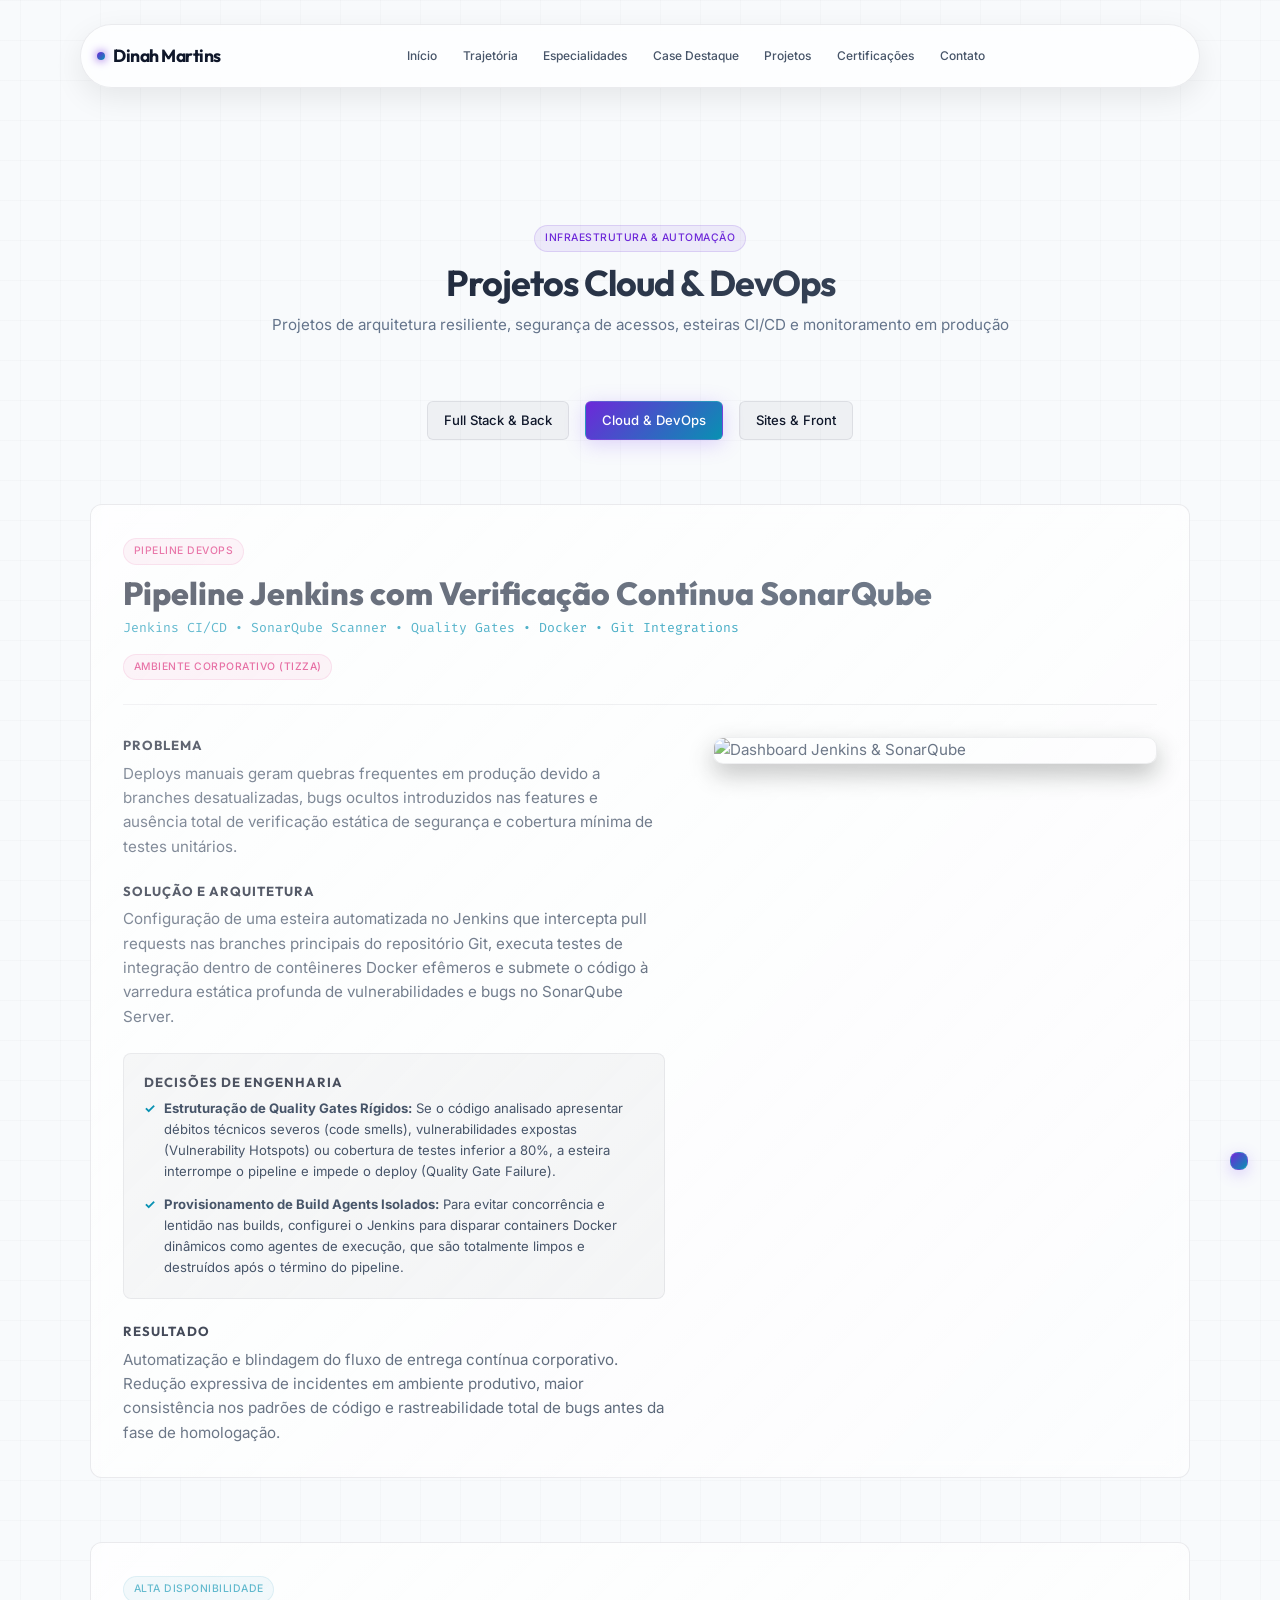
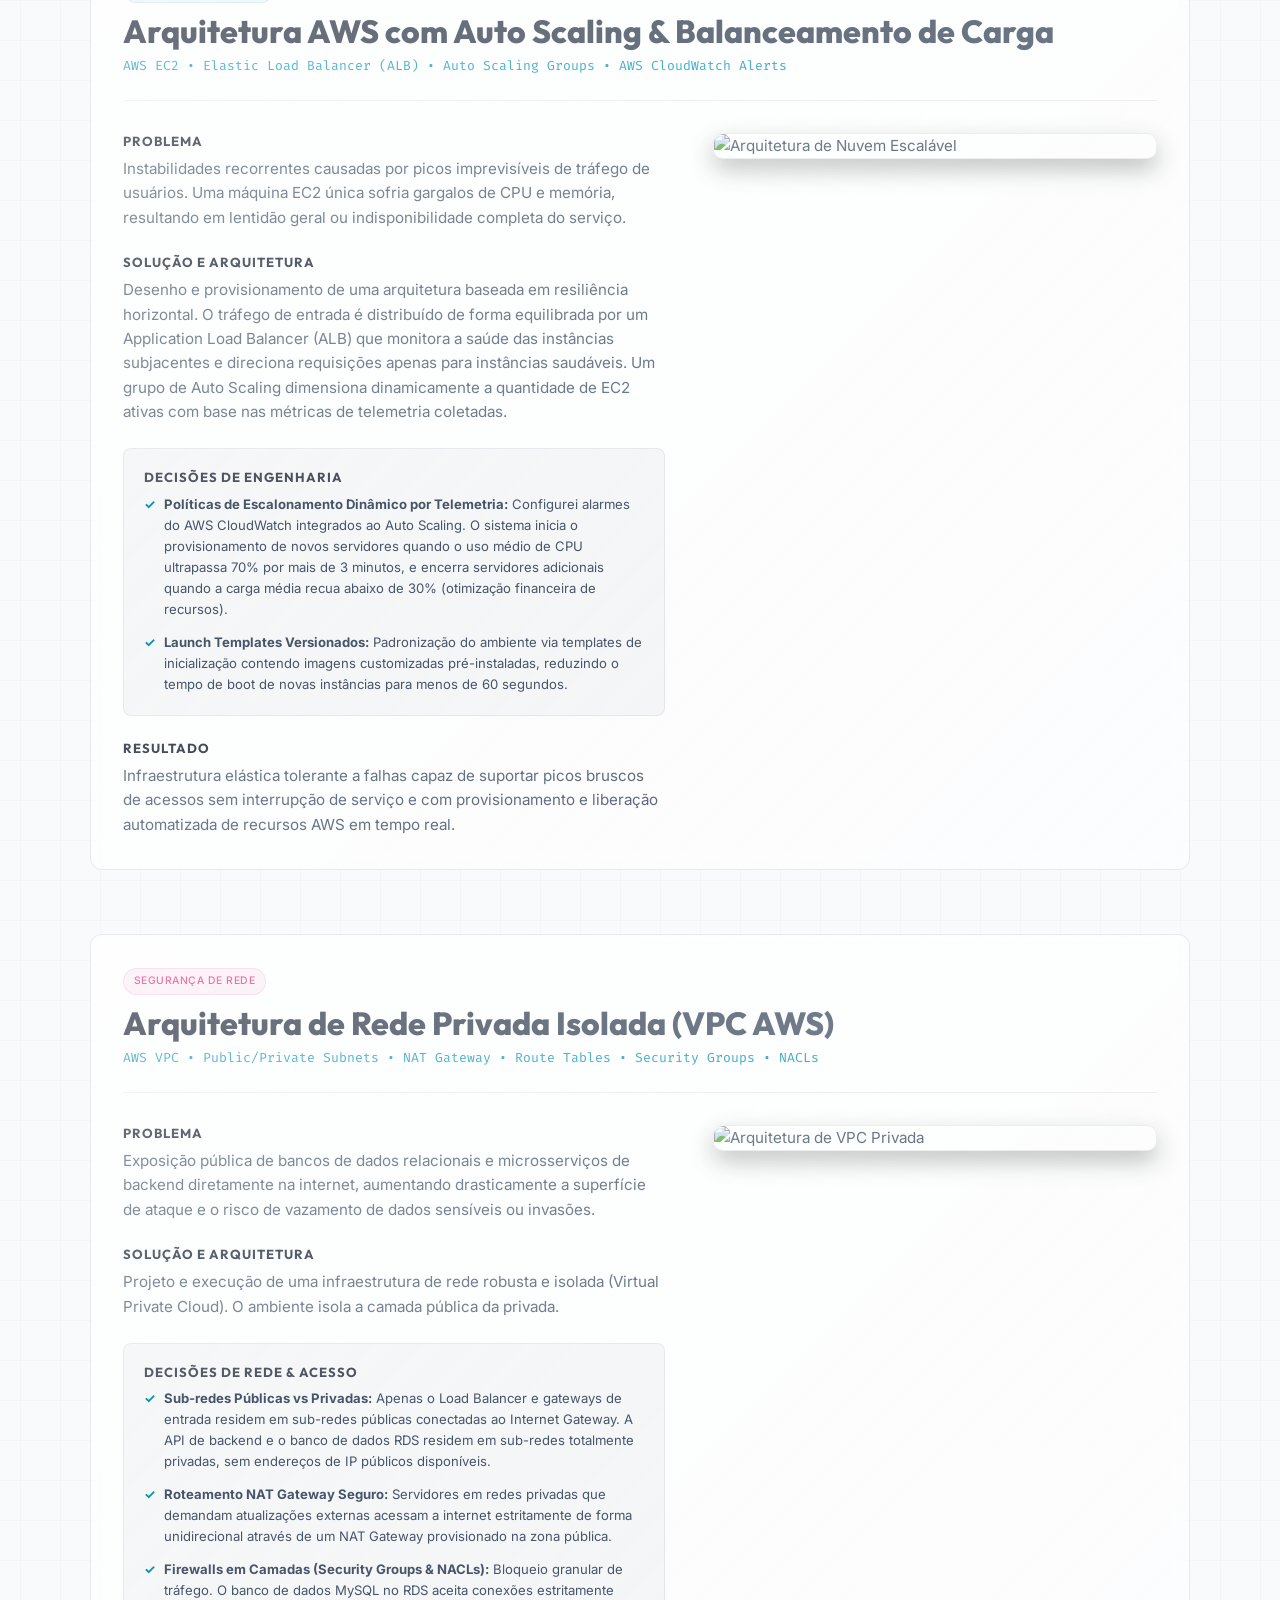
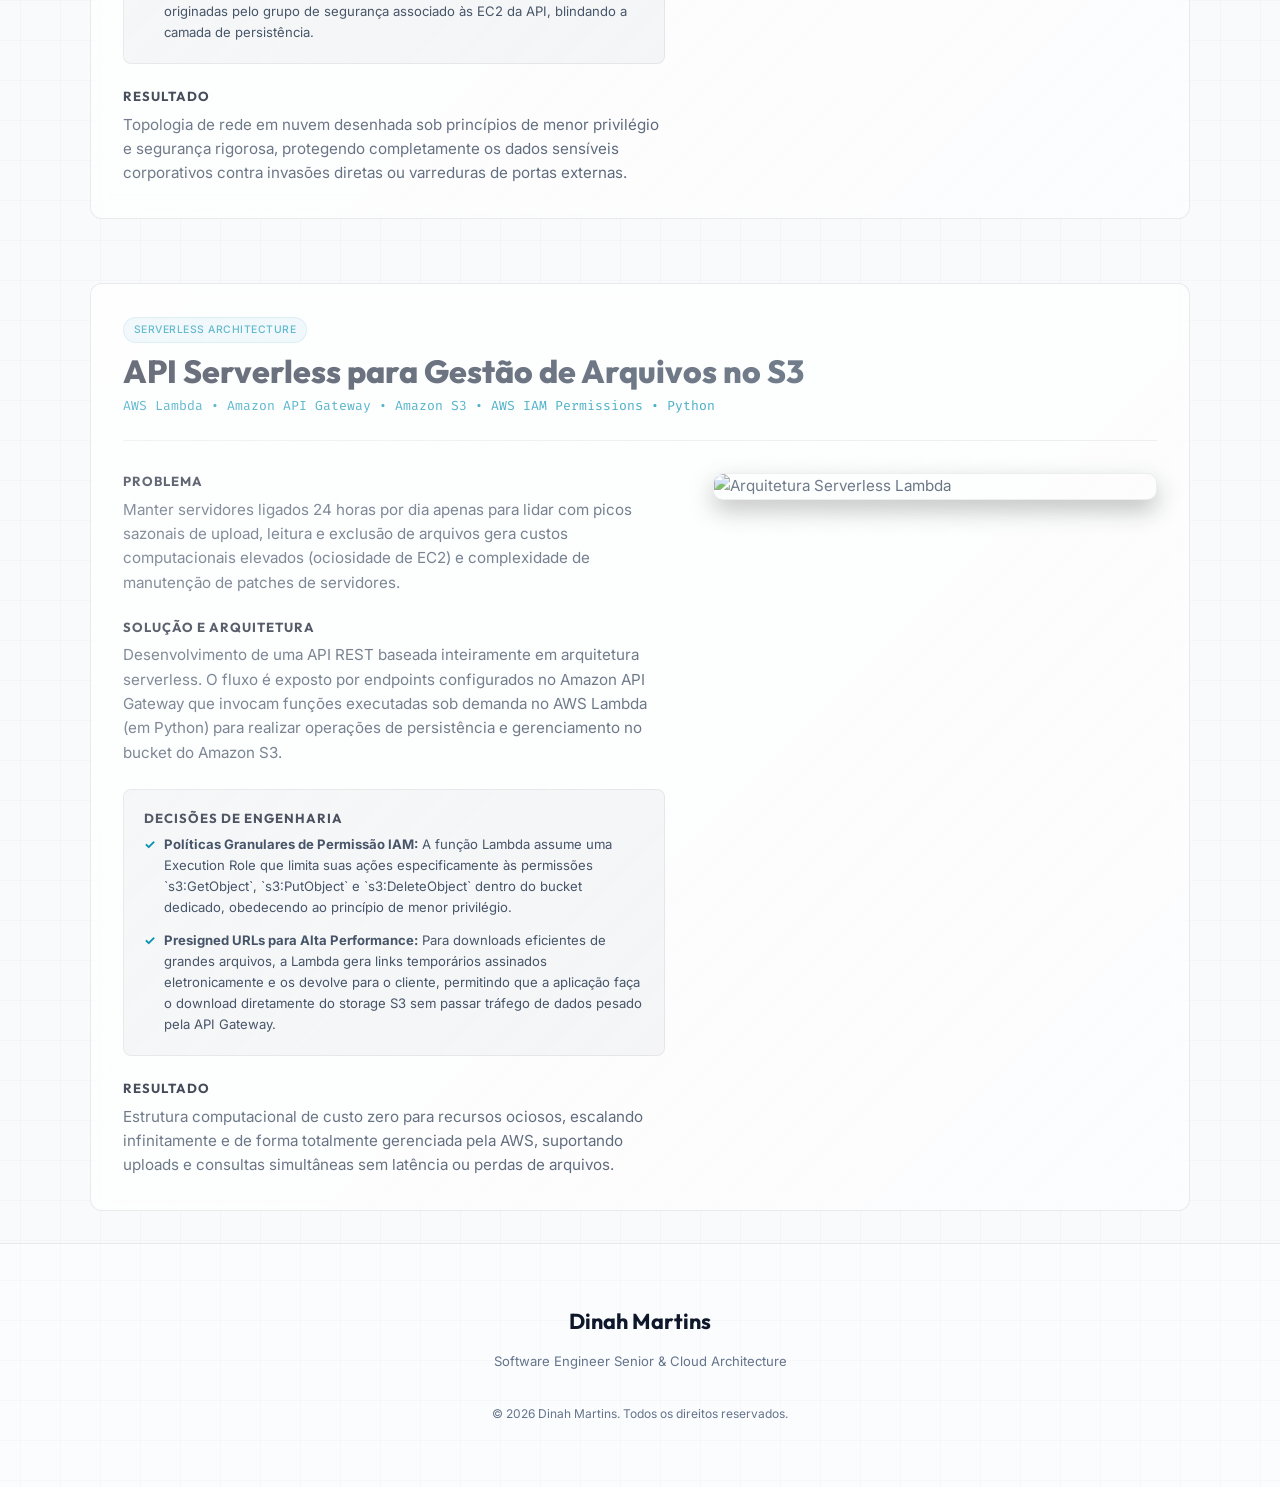
==== commit e8253624: "reestruturação do novo portfólio" ====
--- a/projetosCloud.html
+++ b/projetosCloud.html
@@ -1,387 +1,325 @@
 <!DOCTYPE html>
-
 <html lang="pt-br">
 
 <head>
     <meta charset="utf-8" />
     <meta content="width=device-width, initial-scale=1.0" name="viewport" />
+    <meta name="description" content="Detalhamento técnico de infraestruturas em nuvem e pipelines DevOps projetados por Dinah Martins.">
+    
     <!--=============== FAVICON ===============-->
     <link href="assets/img/favicon.png" rel="shortcut icon" type="image/x-icon" />
+    
     <!--=============== REMIXICONS ===============-->
     <link href="https://cdn.jsdelivr.net/npm/remixicon@2.5.0/fonts/remixicon.css" rel="stylesheet" />
-    <!--=============== SWIPER CSS ===============-->
-    <link href="/assets/css/swiper-bundle.min.css" rel="stylesheet" />
+    
     <!--=============== CSS ===============-->
-    <link href="assets/css/styles.css" rel="stylesheet" />
-    <title>Projetos</title>
+    <link href="assets/css/styles.css?v=1.2" rel="stylesheet" />
+    
+    <title>Projetos Cloud & DevOps | Dinah Martins</title>
 </head>
 
 <body>
+    <script>
+        // Apply theme immediately to prevent white flash
+        if (localStorage.getItem('selected-theme') === 'dark') {
+            document.body.classList.add('dark-theme');
+        }
+    </script>
     <!--==================== HEADER ====================-->
     <header class="header" id="header">
-        <nav class="nav container">
-            <a class="nav__logo" href="#">Dinah Martins </a>
+        <nav class="nav">
+            <a href="index.html#home" class="nav__logo">
+                <span class="nav__logo-dot"></span> Dinah Martins
+            </a>
             <div class="nav__menu" id="nav-menu">
-                <ul class="nav__list grid">
-                    <li class="nav__item">
-                        <a class="nav__link active-link" href="/index.html#home">
-                            <i class="ri-home-5-line"></i>Inicio
-                        </a>
-                    </li>
-                    <li class="nav__item">
-                        <a class="nav__link" href="/index.html#skills">
-                            <i class="ri-trophy-line"></i> Habilidades
-                        </a>
-                    </li>
-                    <li class="nav__item">
-                        <a class="nav__link" href="/index.html#qualification"><i
-                                class="ri-book-open-line"></i>Qualificações
-
-                        </a>
-                    </li>
-                    <li class="nav__item">
-                        <a class="nav__link" href="/index.html#projects"><i class="ri-image-line"></i>Projetos
-
-                        </a>
-                    </li>
-                    <li class="nav__item">
-                        <a class="nav__link" href="/index.html#certificados"><i
-                                class="ri-briefcase-line"></i>Certificados
-
-                        </a>
-                    </li>
-                    <li class="nav__item">
-                        <a class="nav__link" href="/index.html#contact"><i class="ri-chat-3-line"></i>Contato
-
-                        </a>
-                    </li>
+                <ul class="nav__list">
+                    <li><a class="nav__link" href="index.html#home" onclick="document.getElementById('nav-menu').classList.remove('show-menu'); document.getElementById('header').style.pointerEvents='none'">Início</a></li>
+                    <li><a class="nav__link" href="index.html#about" onclick="document.getElementById('nav-menu').classList.remove('show-menu'); document.getElementById('header').style.pointerEvents='none'">Trajetória</a></li>
+                    <li><a class="nav__link" href="index.html#specialties" onclick="document.getElementById('nav-menu').classList.remove('show-menu'); document.getElementById('header').style.pointerEvents='none'">Especialidades</a></li>
+                    <li><a class="nav__link" href="index.html#dindom" onclick="document.getElementById('nav-menu').classList.remove('show-menu'); document.getElementById('header').style.pointerEvents='none'">Case Destaque</a></li>
+                    <li><a class="nav__link active-link" href="#projects" onclick="document.getElementById('nav-menu').classList.remove('show-menu'); document.getElementById('header').style.pointerEvents='none'">Projetos</a></li>
+                    <li><a class="nav__link" href="index.html#certifications" onclick="document.getElementById('nav-menu').classList.remove('show-menu'); document.getElementById('header').style.pointerEvents='none'">Certificações</a></li>
+                    <li><a class="nav__link" href="index.html#contact" onclick="document.getElementById('nav-menu').classList.remove('show-menu'); document.getElementById('header').style.pointerEvents='none'">Contato</a></li>
                 </ul>
-                <!-- Close button -->
-                <div class="nav__close" id="nav-close">
+                <div class="nav__close" id="nav-close" onclick="document.getElementById('nav-menu').classList.remove('show-menu'); document.getElementById('header').style.pointerEvents='none'">
                     <i class="ri-close-line"></i>
                 </div>
             </div>
             <div class="nav__buttons">
+                <!-- Translation button -->
+                <i class="ri-global-line change-theme" id="lang-button" title="Change to English" onclick="const nextLang = localStorage.getItem('selected-lang') === 'en' ? 'pt' : 'en'; applyLanguage(nextLang)"></i>
                 <!-- Theme change button -->
-                <i class="ri-moon-line change-theme" id="theme-button"></i>
-                <!-- Toggle button -->
-                <div class="nav__toggle" id="nav-toggle">
+                <i class="ri-moon-line change-theme" id="theme-button" onclick="document.body.classList.toggle('dark-theme'); if(this.classList.contains('ri-moon-line')){ this.classList.replace('ri-moon-line','ri-sun-line'); } else { this.classList.replace('ri-sun-line','ri-moon-line'); }; localStorage.setItem('selected-theme', document.body.classList.contains('dark-theme') ? 'dark' : 'light'); localStorage.setItem('selected-icon', this.classList.contains('ri-sun-line') ? 'ri-sun-line' : 'ri-moon-line')"></i>
+                <div class="nav__toggle" id="nav-toggle" onclick="document.getElementById('nav-menu').classList.add('show-menu'); document.getElementById('header').style.pointerEvents='auto'">
                     <i class="ri-menu-4-line"></i>
                 </div>
             </div>
         </nav>
     </header>
+
     <!--==================== MAIN ====================-->
-    <main class="main">
-        <!--==================== PROJECTS ====================-->
-        <section class="projects section" id="projects">
-            <h2 class="section__title">Projetos Cloud</h2>
-            <span class="section__subtitle">Arquiteturas, automações e serviços AWS</span>
-            <div class="container section__border">
-                <div class="projects__container swiper">
-                    <!--==================== PROJECTS 1 ====================-->
-                    <div class="projects__content swiper-slide">
-                        <div><span class="projects__subtitle">DevOps • Jenkins • SonarQube • Pipeline CI/CD</span>
-                            <h1 class="projects__title">Pipeline de automação com Jenkins e análise de qualidade</h1>
-                            <p class="projects__title">Arquitetura DevOps implantada em ambiente corporativo para
-                                automatizar etapas de build, validação e análise de qualidade de código.</p>
-                            <p class="projects__title">O projeto integra Jenkins e SonarQube para apoiar entregas mais
-                                seguras, com inspeção automatizada de bugs, vulnerabilidades, code smells e padronização
-                                antes da publicação.</p>
-                            <p class="projects__title">Demonstra conhecimento em CI/CD, automação de processos,
-                                qualidade de software e sustentação de ambientes de desenvolvimento.</p>
-                        </div>
-                        <img alt="projects image" class="projects__img2" src="/assets/img/devOps/devOps2.jpeg"
-                            style="width: 960px;" />
+    <main class="main" style="padding-top: 8rem;">
+        <section class="section" id="projects">
+            <div class="container">
+                <div style="margin-bottom: 4rem; text-align: center;">
+                    <span class="badge">Infraestrutura & Automação</span>
+                    <h1 class="section__title" style="margin-top: 0.5rem;">Projetos Cloud & DevOps</h1>
+                    <p class="section__subtitle">Projetos de arquitetura resiliente, segurança de acessos, esteiras CI/CD e monitoramento em produção</p>
+                </div>
+
+                <!-- Navigation Tabs between sub-project categories -->
+                <div style="display: flex; justify-content: center; gap: 1rem; margin-bottom: 4rem; flex-wrap: wrap;">
+                    <a href="projetosFullStack.html" class="button button--secondary button--small">Full Stack & Back</a>
+                    <a href="#" class="button button--small">Cloud & DevOps</a>
+                    <a href="projetosFront.html" class="button button--secondary button--small">Sites & Front</a>
+                </div>
+
+                <!-- PROJECT FEED -->
+                <div class="grid" style="gap: 4rem;">
+                    
+                    <!-- CASE 1: PIPELINE CI/CD CON JENKINS Y SONARQUBE -->
+                    <div class="card">
+                        <div class="featured__header" style="border-bottom: 1px solid var(--border-color); padding-bottom: 1.5rem; margin-bottom: 2rem;">
+                            <div>
+                                <span class="badge badge--pink">Pipeline DevOps</span>
+                                <h2 style="font-size: 2rem; font-weight: 800; margin-top: 0.5rem; background: var(--gradient-text); -webkit-background-clip: text; -webkit-text-fill-color: transparent;">
+                                    Pipeline Jenkins com Verificação Contínua SonarQube
+                                </h2>
+                                <p style="color: var(--second-color); font-family: var(--code-font); font-size: var(--small-font-size); margin-top: 0.25rem;">
+                                    Jenkins CI/CD • SonarQube Scanner • Quality Gates • Docker • Git Integrations
+                                </p>
+                            </div>
+                            <span class="badge badge--pink">Ambiente Corporativo (Tizza)</span>
+                        </div>
+
+                        <div class="featured__content grid">
+                            <div class="featured__info" style="display: flex; flex-direction: column; gap: 1.5rem;">
+                                <div>
+                                    <h4 class="featured__section-title">Problema</h4>
+                                    <p class="featured__description">
+                                        Deploys manuais geram quebras frequentes em produção devido a branches desatualizadas, bugs ocultos introduzidos nas features e ausência total de verificação estática de segurança e cobertura mínima de testes unitários.
+                                    </p>
+                                </div>
+
+                                <div>
+                                    <h4 class="featured__section-title">Solução e Arquitetura</h4>
+                                    <p class="featured__description">
+                                        Configuração de uma esteira automatizada no Jenkins que intercepta pull requests nas branches principais do repositório Git, executa testes de integração dentro de contêineres Docker efêmeros e submete o código à varredura estática profunda de vulnerabilidades e bugs no SonarQube Server.
+                                    </p>
+                                </div>
+
+                                <div class="featured__decisions">
+                                    <h4 class="featured__section-title">Decisões de Engenharia</h4>
+                                    <ul class="featured__decisions-list">
+                                        <li><strong>Estruturação de Quality Gates Rígidos:</strong> Se o código analisado apresentar débitos técnicos severos (code smells), vulnerabilidades expostas (Vulnerability Hotspots) ou cobertura de testes inferior a 80%, a esteira interrompe o pipeline e impede o deploy (Quality Gate Failure).</li>
+                                        <li><strong>Provisionamento de Build Agents Isolados:</strong> Para evitar concorrência e lentidão nas builds, configurei o Jenkins para disparar containers Docker dinâmicos como agentes de execução, que são totalmente limpos e destruídos após o término do pipeline.</li>
+                                    </ul>
+                                </div>
+
+                                <div>
+                                    <h4 class="featured__section-title">Resultado</h4>
+                                    <p class="featured__description">
+                                        Automatização e blindagem do fluxo de entrega contínua corporativo. Redução expressiva de incidentes em ambiente produtivo, maior consistência nos padrões de código e rastreabilidade total de bugs antes da fase de homologação.
+                                    </p>
+                                </div>
+                            </div>
+
+                            <div class="featured__visual">
+                                <div class="featured__img-wrapper">
+                                    <img src="assets/img/devOps/devOps2.jpeg" alt="Dashboard Jenkins & SonarQube">
+                                </div>
+                            </div>
+                        </div>
                     </div>
-                    <!--==================== PROJECTS 1 ====================-->
-                    <div class="projects__content swiper-slide">
-                        <div><span class="projects__subtitle">AWS • Auto Scaling • Load Balancer • CloudWatch</span>
-                            <h1 class="projects__title">Arquitetura escalável com balanceamento e monitoramento</h1>
-                            <p class="projects__title">Arquitetura AWS preparada para distribuir tráfego entre
-                                instâncias, monitorar recursos e aumentar ou reduzir capacidade conforme a demanda.</p>
-                            <p class="projects__title">O projeto utiliza Load Balancer, Auto Scaling e monitoramento
-                                para melhorar disponibilidade, resiliência e performance da aplicação.</p>
-                            <p class="projects__title">Demonstra entendimento de arquitetura cloud, alta
-                                disponibilidade, escalabilidade horizontal e operação de infraestrutura.</p>
-                        </div>
-                        <img alt="projects image" class="projects__img2" src="/assets/img/cloud//cloudDinah.jpeg"
-                            style="width: 960px;" />
+
+                    <!-- CASE 2: ARQUITETURA ESCALÁVEL AWS -->
+                    <div class="card">
+                        <div class="featured__header" style="border-bottom: 1px solid var(--border-color); padding-bottom: 1.5rem; margin-bottom: 2rem;">
+                            <div>
+                                <span class="badge badge--cyan">Alta Disponibilidade</span>
+                                <h2 style="font-size: 2rem; font-weight: 800; margin-top: 0.5rem; background: var(--gradient-text); -webkit-background-clip: text; -webkit-text-fill-color: transparent;">
+                                    Arquitetura AWS com Auto Scaling & Balanceamento de Carga
+                                </h2>
+                                <p style="color: var(--second-color); font-family: var(--code-font); font-size: var(--small-font-size); margin-top: 0.25rem;">
+                                    AWS EC2 • Elastic Load Balancer (ALB) • Auto Scaling Groups • AWS CloudWatch Alerts
+                                </p>
+                            </div>
+                        </div>
+
+                        <div class="featured__content grid">
+                            <div class="featured__info" style="display: flex; flex-direction: column; gap: 1.5rem;">
+                                <div>
+                                    <h4 class="featured__section-title">Problema</h4>
+                                    <p class="featured__description">
+                                        Instabilidades recorrentes causadas por picos imprevisíveis de tráfego de usuários. Uma máquina EC2 única sofria gargalos de CPU e memória, resultando em lentidão geral ou indisponibilidade completa do serviço.
+                                    </p>
+                                </div>
+
+                                <div>
+                                    <h4 class="featured__section-title">Solução e Arquitetura</h4>
+                                    <p class="featured__description">
+                                        Desenho e provisionamento de uma arquitetura baseada em resiliência horizontal. O tráfego de entrada é distribuído de forma equilibrada por um Application Load Balancer (ALB) que monitora a saúde das instâncias subjacentes e direciona requisições apenas para instâncias saudáveis. Um grupo de Auto Scaling dimensiona dinamicamente a quantidade de EC2 ativas com base nas métricas de telemetria coletadas.
+                                    </p>
+                                </div>
+
+                                <div class="featured__decisions">
+                                    <h4 class="featured__section-title">Decisões de Engenharia</h4>
+                                    <ul class="featured__decisions-list">
+                                        <li><strong>Políticas de Escalonamento Dinâmico por Telemetria:</strong> Configurei alarmes do AWS CloudWatch integrados ao Auto Scaling. O sistema inicia o provisionamento de novos servidores quando o uso médio de CPU ultrapassa 70% por mais de 3 minutos, e encerra servidores adicionais quando a carga média recua abaixo de 30% (otimização financeira de recursos).</li>
+                                        <li><strong>Launch Templates Versionados:</strong> Padronização do ambiente via templates de inicialização contendo imagens customizadas pré-instaladas, reduzindo o tempo de boot de novas instâncias para menos de 60 segundos.</li>
+                                    </ul>
+                                </div>
+
+                                <div>
+                                    <h4 class="featured__section-title">Resultado</h4>
+                                    <p class="featured__description">
+                                        Infraestrutura elástica tolerante a falhas capaz de suportar picos bruscos de acessos sem interrupção de serviço e com provisionamento e liberação automatizada de recursos AWS em tempo real.
+                                    </p>
+                                </div>
+                            </div>
+
+                            <div class="featured__visual">
+                                <div class="featured__img-wrapper">
+                                    <img src="assets/img/cloud/cloudDinah.jpeg" alt="Arquitetura de Nuvem Escalável">
+                                </div>
+                            </div>
+                        </div>
                     </div>
-                    <!--==================== PROJECTS 1 ====================-->
-                    <div class="projects__content swiper-slide">
-                        <div><span class="projects__subtitle">AWS EC2 • Linux • SSH • Key Pair</span>
-                            <h1 class="projects__title">Provisionamento de servidor Linux em EC2</h1>
-                            <p class="projects__title">Criação de instância EC2 Linux na AWS, configuração de acesso
-                                seguro via SSH e autenticação com chave .pem.</p>
-                            <p class="projects__title">O projeto cobre o fluxo básico de provisionamento de servidor,
-                                conexão remota, validação de acesso e preparação da máquina para uso em aplicações ou
-                                serviços.</p>
-                            <p class="projects__title">Demonstra domínio inicial de compute cloud, segurança de acesso e
-                                administração de servidores Linux.</p>
-                        </div>
-                        <img alt="projects image" class="projects__img2" src="/assets/img/cloud/criarEC2.jpeg"
-                            style="width: 800px;" />
+
+                    <!-- CASE 3: VPC NETWORKING -->
+                    <div class="card">
+                        <div class="featured__header" style="border-bottom: 1px solid var(--border-color); padding-bottom: 1.5rem; margin-bottom: 2rem;">
+                            <div>
+                                <span class="badge badge--pink">Segurança de Rede</span>
+                                <h2 style="font-size: 2rem; font-weight: 800; margin-top: 0.5rem; background: var(--gradient-text); -webkit-background-clip: text; -webkit-text-fill-color: transparent;">
+                                    Arquitetura de Rede Privada Isolada (VPC AWS)
+                                </h2>
+                                <p style="color: var(--second-color); font-family: var(--code-font); font-size: var(--small-font-size); margin-top: 0.25rem;">
+                                    AWS VPC • Public/Private Subnets • NAT Gateway • Route Tables • Security Groups • NACLs
+                                </p>
+                            </div>
+                        </div>
+
+                        <div class="featured__content grid">
+                            <div class="featured__info" style="display: flex; flex-direction: column; gap: 1.5rem;">
+                                <div>
+                                    <h4 class="featured__section-title">Problema</h4>
+                                    <p class="featured__description">
+                                        Exposição pública de bancos de dados relacionais e microsserviços de backend diretamente na internet, aumentando drasticamente a superfície de ataque e o risco de vazamento de dados sensíveis ou invasões.
+                                    </p>
+                                </div>
+
+                                <div>
+                                    <h4 class="featured__section-title">Solução e Arquitetura</h4>
+                                    <p class="featured__description">
+                                        Projeto e execução de uma infraestrutura de rede robusta e isolada (Virtual Private Cloud). O ambiente isola a camada pública da privada.
+                                    </p>
+                                </div>
+
+                                <div class="featured__decisions">
+                                    <h4 class="featured__section-title">Decisões de Rede & Acesso</h4>
+                                    <ul class="featured__decisions-list">
+                                        <li><strong>Sub-redes Públicas vs Privadas:</strong> Apenas o Load Balancer e gateways de entrada residem em sub-redes públicas conectadas ao Internet Gateway. A API de backend e o banco de dados RDS residem em sub-redes totalmente privadas, sem endereços de IP públicos disponíveis.</li>
+                                        <li><strong>Roteamento NAT Gateway Seguro:</strong> Servidores em redes privadas que demandam atualizações externas acessam a internet estritamente de forma unidirecional através de um NAT Gateway provisionado na zona pública.</li>
+                                        <li><strong>Firewalls em Camadas (Security Groups & NACLs):</strong> Bloqueio granular de tráfego. O banco de dados MySQL no RDS aceita conexões estritamente originadas pelo grupo de segurança associado às EC2 da API, blindando a camada de persistência.</li>
+                                    </ul>
+                                </div>
+
+                                <div>
+                                    <h4 class="featured__section-title">Resultado</h4>
+                                    <p class="featured__description">
+                                        Topologia de rede em nuvem desenhada sob princípios de menor privilégio e segurança rigorosa, protegendo completamente os dados sensíveis corporativos contra invasões diretas ou varreduras de portas externas.
+                                    </p>
+                                </div>
+                            </div>
+
+                            <div class="featured__visual">
+                                <div class="featured__img-wrapper">
+                                    <img src="assets/img/cloud/vpc.jpeg" alt="Arquitetura de VPC Privada">
+                                </div>
+                            </div>
+                        </div>
                     </div>
-                    <!--==================== PROJECTS 2 ====================-->
-                    <div class="projects__content swiper-slide">
-                        <div><span class="projects__subtitle">AWS EC2 • Windows Server • RDP • Key Pair</span>
-                            <h1 class="projects__title">Provisionamento de servidor Windows em EC2</h1>
-                            <p class="projects__title">Criação de instância EC2 Windows na AWS com acesso remoto via
-                                RDP, utilizando chave .pem para descriptografar a senha inicial da máquina.</p>
-                            <p class="projects__title">O projeto demonstra o processo de disponibilização de um ambiente
-                                Windows Server em nuvem, incluindo conexão, autenticação e validação de acesso.</p>
-                            <p class="projects__title">Demonstra conhecimento em compute cloud, administração remota e
-                                configuração de ambientes Windows na AWS.</p>
-                        </div>
-                        <img alt="projects image" class="projects__img2" src="/assets/img/cloud/ec2wind.jpeg"
-                            style="width: 800px;" />
-                    </div>
-                    <!--==================== PROJECTS 2 ====================-->
-                    <div class="projects__content swiper-slide">
-                        <div><span class="projects__subtitle">AWS RDS • MySQL • Monitoramento</span>
-                            <h1 class="projects__title">Banco de dados gerenciado com Amazon RDS</h1>
-                            <p class="projects__title">Criação e acompanhamento de uma instância Amazon RDS com MySQL,
-                                utilizando serviço gerenciado para reduzir a complexidade de administração do banco.</p>
-                            <p class="projects__title">O projeto mostra configuração de banco relacional em nuvem,
-                                análise de métricas e acompanhamento operacional do recurso.</p>
-                            <p class="projects__title">Demonstra conhecimento em bancos gerenciados, disponibilidade,
-                                monitoramento e separação entre aplicação e camada de dados.</p>
-                        </div>
-                        <img alt="projects image" class="projects__img2" src="/assets/img/cloud/rds.png"
-                            style="width: 900px;" />
-                    </div>
-                    <!--==================== PROJECTS 2 ====================-->
-                    <div class="projects__content swiper-slide">
-                        <div><span class="projects__subtitle">AWS CloudWatch Logs • Docker • Observabilidade</span>
-                            <h1 class="projects__title">Centralização de logs de container no CloudWatch</h1>
-                            <p class="projects__title">Configuração de envio e acompanhamento de logs gerados por um
-                                container em execução na AWS.</p>
-                            <p class="projects__title">O projeto permite consultar eventos da aplicação de forma
-                                centralizada, facilitando diagnóstico de erros, auditoria técnica e acompanhamento do
-                                comportamento do serviço.</p>
-                            <p class="projects__title">Demonstra noções práticas de observabilidade, logs estruturados,
-                                operação de containers e troubleshooting em ambiente cloud.</p>
-                        </div>
-                        <img alt="projects image" class="projects__img2" src="/assets/img/cloud/logs.png"
-                            style="width: 900px;" />
-                    </div>
-                    <!--==================== PROJECTS 6 ====================-->
-                    <div class="projects__content swiper-slide">
-                        <div><span class="projects__subtitle">AWS CloudWatch • CloudWatch Agent • EC2</span>
-                            <h1 class="projects__title">Dashboard de monitoramento para recursos de EC2</h1>
-                            <p class="projects__title">Criação de painéis no CloudWatch com métricas coletadas por
-                                CloudWatch Agent instalado em uma instância EC2.</p>
-                            <p class="projects__title">O dashboard permite acompanhar indicadores de infraestrutura como
-                                uso de CPU, memória, disco e comportamento geral do servidor.</p>
-                            <p class="projects__title">Demonstra conhecimento em monitoramento operacional, coleta de
-                                métricas e análise de saúde de recursos em nuvem.</p>
-                        </div>
-                        <img alt="projects image" class="projects__img2" src="/assets/img/cloud/monit.png"
-                            style="width: 600px;" />
-                    </div>
-                    <!--==================== PROJECTS 3 ====================-->
-                    <div class="projects__content swiper-slide">
-                        <div><span class="projects__subtitle">AWS VPC • Subnets • Route Tables • NAT Gateway • Security
-                                Groups</span>
-                            <h1 class="projects__title">Arquitetura de rede privada na AWS</h1>
-                            <p class="projects__title">Construção de uma estrutura de rede na AWS com VPC, sub-redes,
-                                tabela de rotas, NAT Gateway e Security Groups.</p>
-                            <p class="projects__title">O projeto organiza recursos em redes públicas e privadas,
-                                controlando comunicação, exposição externa e regras de acesso entre componentes.</p>
-                            <p class="projects__title">Demonstra entendimento de fundamentos de networking cloud,
-                                isolamento, roteamento, segurança de rede e arquitetura de ambientes AWS.</p>
-                        </div>
-                        <img alt="projects image" class="projects__img2" src="/assets/img/cloud/vpc.jpeg"
-                            style="width: 800px;" />
-                    </div>
-                    <!--==================== PROJECTS  ====================-->
-                    <div class="projects__content swiper-slide">
-                        <div><span class="projects__subtitle">AWS Auto Scaling • Launch Template • DNS</span>
-                            <h1 class="projects__title">Auto Scaling com modelo de execução</h1>
-                            <p class="projects__title">Configuração de Auto Scaling a partir de um modelo de execução
-                                para permitir criação automática de instâncias conforme necessidade.</p>
-                            <p class="projects__title">O projeto mostra o acesso aos recursos por DNS e a preparação de
-                                uma infraestrutura capaz de responder a variações de carga.</p>
-                            <p class="projects__title">Demonstra conhecimento em escalabilidade, templates de
-                                infraestrutura, disponibilidade e operação de aplicações distribuídas.</p>
-                        </div>
-                        <img alt="projects image" class="projects__img2" src="/assets/img/cloud/AutoScaling.png"
-                            style="width: 700px;" />
-                    </div>
-                    <!--==================== PROJECTS  ====================-->
-                    <div class="projects__content swiper-slide">
-                        <div><span class="projects__subtitle">AWS RDS • Banco Relacional • Operação Cloud</span>
-                            <h1 class="projects__title">Gerenciamento de banco relacional com Amazon RDS</h1>
-                            <p class="projects__title">Uso do Amazon RDS para provisionar e operar banco de dados
-                                relacional na nuvem, aproveitando recursos gerenciados da AWS.</p>
-                            <p class="projects__title">O projeto evidencia a escolha de serviços gerenciados para
-                                facilitar manutenção, monitoramento, backup e disponibilidade da camada de dados.</p>
-                            <p class="projects__title">Demonstra entendimento de arquitetura de dados em cloud e boas
-                                práticas para separar banco de dados da infraestrutura da aplicação.</p>
-                        </div>
-                        <img alt="projects image" class="projects__img2" src="/assets/img/cloud/RDS.png"
-                            style="width: 700px;" />
-                    </div>
-                    <!--==================== PROJECTS  ====================-->
-                    <div class="projects__content swiper-slide">
-                        <div><span class="projects__subtitle">AWS Lambda • API Gateway • S3 • IAM • VPC</span>
-                            <h1 class="projects__title">API serverless para manipulação de arquivos no S3</h1>
-                            <p class="projects__title">Criação de uma integração serverless utilizando API Gateway para
-                                expor endpoints conectados a funções Lambda.</p>
-                            <p class="projects__title">A solução permite executar operações de leitura, criação,
-                                atualização e exclusão de objetos no S3, com permissões controladas por IAM e recursos
-                                organizados dentro da arquitetura AWS.</p>
-                            <p class="projects__title">Demonstra conhecimento em serverless, APIs REST, controle de
-                                acesso, integração entre serviços AWS e manipulação de storage em nuvem.</p>
-                        </div>
-                        <img alt="projects image" class="projects__img2" src="/assets/img/cloud/s3lamda.jpeg"
-                            style="width: 700px;" />
-                    </div>
-                    <!--==================== PROJECTS 4 ====================-->
-                    <div class="projects__content swiper-slide">
-                        <div><span class="projects__subtitle">AWS IAM • Users • Groups • Roles • Policies</span>
-                            <h1 class="projects__title">Gestão de permissões e controle de acesso com IAM</h1>
-                            <p class="projects__title">Configuração de usuários, grupos, funções e políticas de acesso
-                                para controlar permissões dentro da AWS.</p>
-                            <p class="projects__title">O projeto demonstra aplicação do princípio de menor privilégio,
-                                separando responsabilidades e limitando o acesso aos recursos conforme a necessidade.
-                            </p>
-                            <p class="projects__title">Demonstra conhecimento em segurança cloud, identidade,
-                                autorização e governança básica de ambientes AWS.</p>
-                        </div>
-                        <img alt="projects image" class="projects__img2" src="/assets/img/cloud/politicas.png"
-                            style="width: 600px;" />
-                    </div>
-                    <!--==================== PROJECTS 5 ====================-->
-                    <div class="projects__content swiper-slide">
-                        <div><span class="projects__subtitle">AWS CloudTrail • Auditoria • Governança</span>
-                            <h1 class="projects__title">Auditoria de ações e eventos com CloudTrail</h1>
-                            <p class="projects__title">Configuração e análise do CloudTrail para rastrear ações
-                                realizadas em recursos AWS.</p>
-                            <p class="projects__title">O projeto permite acompanhar eventos de API, identificar
-                                alterações no ambiente e apoiar investigações técnicas ou auditorias de segurança.</p>
-                            <p class="projects__title">Demonstra conhecimento em governança, rastreabilidade, compliance
-                                e monitoramento de atividades administrativas na nuvem.</p>
-                        </div>
-                        <img alt="projects image" class="projects__img2" src="/assets/img/cloud/cloudTrail.png"
-                            style="width: 600px;" />
-                    </div>
-                    <!--==================== PROJECTS 7 ====================-->
-                    <div class="projects__content swiper-slide">
-                        <div><span class="projects__subtitle">AWS CloudWatch Logs • Docker • Dashboard</span>
-                            <h1 class="projects__title">Dashboard de logs gerados por container Docker</h1>
-                            <p class="projects__title">Criação de painéis no CloudWatch com base em logs gerados por um
-                                container Docker.</p>
-                            <p class="projects__title">A solução centraliza informações de execução para facilitar
-                                acompanhamento da aplicação, análise de falhas e visualização de eventos importantes.
-                            </p>
-                            <p class="projects__title">Demonstra conhecimento em observabilidade, containers, coleta de
-                                logs e operação de aplicações em ambiente AWS.</p>
-                        </div>
-                        <img alt="projects image" class="projects__img2" src="/assets/img/cloud/cloudwatchlogs.png"
-                            style="width: 600px;" />
-                    </div>
-                    <!--==================== PROJECTS  ====================-->
-                    <div class="projects__content swiper-slide">
-                        <div><span class="projects__subtitle">AWS S3 • Storage Classes • Métricas</span>
-                            <h1 class="projects__title">Monitoramento de armazenamento e classes do S3</h1>
-                            <p class="projects__title">Acompanhamento de métricas de uso do Amazon S3 e análise de
-                                objetos distribuídos por classes de armazenamento.</p>
-                            <p class="projects__title">O projeto mostra como avaliar consumo, organização e
-                                comportamento do storage para apoiar decisões de custo, retenção e performance.</p>
-                            <p class="projects__title">Demonstra conhecimento em armazenamento cloud, otimização de
-                                custos e monitoramento de recursos S3.</p>
-                        </div>
-                        <img alt="projects image" class="projects__img2" src="/assets/img/cloud/metricas.jpeg"
-                            style="width: 600px;" />
-                    </div>
-                    <!-- Swiper pagination -->
-                    <div class="swiper-pagination"></div>
-                </div>
-            </div>
-        </section>
-        <!--==================== CONTACT ====================-->
-        <section class="contact section" id="contact">
-            <h2 class="section__title">Contate-me</h2>
-            <span class="section__subtitle">Entrar em contato</span>
-            <div class="contact__container container grid section__border">
-                <div class="contact__content">
-                    <h3 class="contact__title">
-                        <i class="ri-chat-3-line"> Fale comigo </i>
-                    </h3>
-                    <div class="contact__info">
-                        <div class="contact__data">
-                            <span class="contact__data-title">Email</span>
-                            <span class="contact__data-info">negociosdinah@gmail.com</span>
-                        </div>
-                        <div class="contact__data">
-                            <span class="contact__data-title">Whatsapp</span>
-                            <span class="contact__data-info">+55 11 991745323</span>
-                            <!-- Insert a real number plus contry code-->
-                            <a class="contact__button" href="https://wa.me/+5511991745323">
-                                Me escreva <i class="ri-arrow-right-line"></i>
-                            </a>
-                        </div>
-                        <div class="contact__data">
-                            <span class="contact__data-title">Linkedin</span>
-                            <span class="contact__data-info">@dinahmartins</span>
-                            <!-- Insert your brand name or profile-->
-                            <a class="contact__button" href="https://www.linkedin.com/in/dinah-martins-8334b1199/"
-                                target="_blank">
-                                Me escreva <i class="ri-arrow-right-line"></i>
-                            </a>
+
+                    <!-- CASE 4: SERVERLESS S3 HANDLER -->
+                    <div class="card">
+                        <div class="featured__header" style="border-bottom: 1px solid var(--border-color); padding-bottom: 1.5rem; margin-bottom: 2rem;">
+                            <div>
+                                <span class="badge badge--cyan">Serverless Architecture</span>
+                                <h2 style="font-size: 2rem; font-weight: 800; margin-top: 0.5rem; background: var(--gradient-text); -webkit-background-clip: text; -webkit-text-fill-color: transparent;">
+                                    API Serverless para Gestão de Arquivos no S3
+                                </h2>
+                                <p style="color: var(--second-color); font-family: var(--code-font); font-size: var(--small-font-size); margin-top: 0.25rem;">
+                                    AWS Lambda • Amazon API Gateway • Amazon S3 • AWS IAM Permissions • Python
+                                </p>
+                            </div>
+                        </div>
+
+                        <div class="featured__content grid">
+                            <div class="featured__info" style="display: flex; flex-direction: column; gap: 1.5rem;">
+                                <div>
+                                    <h4 class="featured__section-title">Problema</h4>
+                                    <p class="featured__description">
+                                        Manter servidores ligados 24 horas por dia apenas para lidar com picos sazonais de upload, leitura e exclusão de arquivos gera custos computacionais elevados (ociosidade de EC2) e complexidade de manutenção de patches de servidores.
+                                    </p>
+                                </div>
+
+                                <div>
+                                    <h4 class="featured__section-title">Solução e Arquitetura</h4>
+                                    <p class="featured__description">
+                                        Desenvolvimento de uma API REST baseada inteiramente em arquitetura serverless. O fluxo é exposto por endpoints configurados no Amazon API Gateway que invocam funções executadas sob demanda no AWS Lambda (em Python) para realizar operações de persistência e gerenciamento no bucket do Amazon S3.
+                                    </p>
+                                </div>
+
+                                <div class="featured__decisions">
+                                    <h4 class="featured__section-title">Decisões de Engenharia</h4>
+                                    <ul class="featured__decisions-list">
+                                        <li><strong>Políticas Granulares de Permissão IAM:</strong> A função Lambda assume uma Execution Role que limita suas ações especificamente às permissões `s3:GetObject`, `s3:PutObject` e `s3:DeleteObject` dentro do bucket dedicado, obedecendo ao princípio de menor privilégio.</li>
+                                        <li><strong>Presigned URLs para Alta Performance:</strong> Para downloads eficientes de grandes arquivos, a Lambda gera links temporários assinados eletronicamente e os devolve para o cliente, permitindo que a aplicação faça o download diretamente do storage S3 sem passar tráfego de dados pesado pela API Gateway.</li>
+                                    </ul>
+                                </div>
+
+                                <div>
+                                    <h4 class="featured__section-title">Resultado</h4>
+                                    <p class="featured__description">
+                                        Estrutura computacional de custo zero para recursos ociosos, escalando infinitamente e de forma totalmente gerenciada pela AWS, suportando uploads e consultas simultâneas sem latência ou perdas de arquivos.
+                                    </p>
+                                </div>
+                            </div>
+
+                            <div class="featured__visual">
+                                <div class="featured__img-wrapper">
+                                    <img src="assets/img/cloud/s3lamda.jpeg" alt="Arquitetura Serverless Lambda">
+                                </div>
+                            </div>
                         </div>
                     </div>
                 </div>
             </div>
         </section>
     </main>
+
     <!--==================== FOOTER ====================-->
     <footer class="footer">
         <div class="footer__container container">
-            <h1 class="footer__title">Dinah Martins</h1>
-            <p> Front-end Developer || Back-end Developer || </p>
-            <ul class="footer__list">
-                <li>
-                    <a class="footer__link" href="#home">Inicio</a>
-                </li>
-                <li>
-                    <a class="footer__link" href="#skills">Habilidades</a>
-                </li>
-                <li>
-                    <a class="footer__link" href="#projects">Projetos</a>
-                </li>
-            </ul>
-            <ul class="footer__social">
-                <a class="footer__social-link" href="https://www.linkedin.com/in/dinah-martins-8334b1199/"
-                    target="_blank">
-                    <i class="ri-linkedin-box-line"></i>
-                </a>
-                <a class="footer__social-link" href="https://github.com/DayMartin" target="_blank">
-                    <i class="ri-github-line"></i>
-                </a>
-                <a class="footer__social-link" href="https://dribbble.com/" target="_blank">
-                    <i class="ri-dribbble-line"></i>
-                </a>
-            </ul>
+            <h1 class="footer__logo">Dinah Martins</h1>
+            <p class="footer__subtitle">Software Engineer Senior & Cloud Architecture</p>
             <span class="footer__copy">
-                © 2023 Todos os direitos reservados
+                &#169; 2026 Dinah Martins. Todos os direitos reservados.
             </span>
         </div>
     </footer>
+
     <!--========== SCROLL UP ==========-->
-    <a class="scrollup" href="#" id="scroll-up">
+    <a href="#" class="scrollup" id="scroll-up">
         <i class="ri-arrow-up-line"></i>
     </a>
-    <!--=============== SCROLLREVEAL ===============-->
-    <script src="/assets/js/scrollreveal.min.js"></script>
-    <!--=============== SWIPER JS ===============-->
-    <script src="assets/js/swiper-bundle.min.js"></script>
-    <!--=============== EMAIL JS ===============-->
-    <script src="https://cdn.jsdelivr.net/npm/@emailjs/browser@3/dist/email.min.js" type="text/javascript"></script>
+
+    <!--=============== TRANSLATION JS ===============-->
+    <script src="assets/js/translation.js?v=1.2"></script>
+
     <!--=============== MAIN JS ===============-->
-    <script src="/assets/js/main.js"></script>
+    <script src="assets/js/main.js?v=1.2"></script>
 </body>
 
 </html>
--- a/assets/css/styles.css
+++ b/assets/css/styles.css
@@ -1,41 +1,77 @@
 /*=============== GOOGLE FONTS ===============*/
-@import url('https://fonts.googleapis.com/css2?family=Lora:wght@400;500;600&family=Roboto:wght@400;500&display=swap'); 
+@import url('https://fonts.googleapis.com/css2?family=Inter:wght@300;400;500;600;700&family=Outfit:wght@400;500;600;700;800&family=Fira+Code:wght@400;500&display=swap');
 
 /*=============== VARIABLES CSS ===============*/
 :root {
-  --header-height: 3.5rem;
-
-  /*========== Colors ==========*/
-  /*Color mode HSL(hue, saturation, lightness)*/
-  --first-color: hsl(207, 65%, 65%);
-  --title-color: hsl(207, 4%, 16%);
-  --text-color: hsl(207, 4%, 28%);
-  --text-color-light: hsl(207, 4%, 56%);
-  --body-color: hsl(207, 4%, 99%);
-  --container-color: hsl(207, 4%, 95%);
-
-  /* Change the first number */
-  /* Blue: 207 - Purple: 250 - Pink: 356 - Teal: 174 */
-  --gradient-color: linear-gradient(180deg,
-                      hsla(174, 48%, 72%, 0),
-                      hsla(174, 65%, 65%, 1));
+  --header-height: 4rem;
+
+  /*========== Colors (Default: Light Theme) ==========*/
+  --bg-color: #f8fafc;
+  --bg-color-rgb: 248, 250, 252;
+  --container-color: #ffffff;
+  --container-color-rgb: 255, 255, 255;
+  --border-color: rgba(15, 23, 42, 0.08);
+  --border-color-hover: rgba(109, 40, 217, 0.4);
+  
+  --first-color: #6d28d9; /* Rich Violet */
+  --first-color-rgb: 109, 40, 217;
+  --second-color: #0891b2; /* Rich Cyan */
+  --second-color-rgb: 8, 145, 178;
+  --accent-color: #db2777; /* Rich Pink */
+  
+  --title-color: #0f172a;
+  --text-color: #475569;
+  --text-color-light: #64748b;
+  
+  --gradient-primary: linear-gradient(135deg, #6d28d9 0%, #0891b2 100%);
+  --gradient-text: linear-gradient(135deg, #0f172a 0%, #475569 100%);
+  --gradient-glow: radial-gradient(circle, rgba(109, 40, 217, 0.06) 0%, rgba(248, 250, 252, 0) 70%);
+
+  /* Secondary Elements */
+  --button-secondary-bg: rgba(15, 23, 42, 0.04);
+  --button-secondary-bg-hover: rgba(15, 23, 42, 0.08);
+  --card-overlay: linear-gradient(135deg, rgba(255, 255, 255, 0.4) 0%, transparent 100%);
+
+  /* GitHub Dashboard (Light Mode) */
+  --github-bg: #f6f8fa;
+  --github-border: #d0d7de;
+  --github-header-bg: #f3f4f6;
+  --github-text-main: #24292f;
+  --github-text-muted: #57606a;
+  --github-card-bg: #ffffff;
+
+  /* Badges (Light Mode) */
+  --badge-first-color: #6d28d9;
+  --badge-first-bg: rgba(109, 40, 217, 0.08);
+  --badge-first-border: rgba(109, 40, 217, 0.15);
+  --badge-second-color: #0891b2;
+  --badge-second-bg: rgba(8, 145, 178, 0.08);
+  --badge-second-border: rgba(8, 145, 178, 0.15);
+  --badge-pink-color: #db2777;
+  --badge-pink-bg: rgba(219, 39, 119, 0.08);
+  --badge-pink-border: rgba(219, 39, 119, 0.15);
 
   /*========== Font and typography ==========*/
-  /*.5rem = 8px | 1rem = 16px ...*/
-  --body-font: 'Roboto', sans-serif;
-  --title-font: 'Lora', serif;
-  --biggest-font-size: 1.5rem;
-  --h1-font-size: 1.5rem;
-  --h2-font-size: 1.25rem;
-  --h3-font-size: 1rem;
-  --normal-font-size: .938rem;
-  --small-font-size: .813rem;
+  --body-font: 'Inter', sans-serif;
+  --title-font: 'Outfit', sans-serif;
+  --code-font: 'Fira Code', monospace;
+  
+  --biggest-font-size: 2.25rem;
+  --h1-font-size: 1.75rem;
+  --h2-font-size: 1.35rem;
+  --h3-font-size: 1.1rem;
+  --normal-font-size: .95rem;
+  --small-font-size: .82rem;
   --smaller-font-size: .75rem;
-  --tiny-font-size: .625rem;
+  --tiny-font-size: .65rem;
 
   /*========== Font weight ==========*/
+  --font-light: 300;
+  --font-regular: 400;
   --font-medium: 500;
   --font-semi-bold: 600;
+  --font-bold: 700;
+  --font-extra-bold: 800;
 
   /*========== z index ==========*/
   --z-normal: 1;
@@ -43,18 +79,52 @@
   --z-fixed: 100;
 }
 
-/* Responsive typography */
-@media screen and (min-width: 1024px) {
-  :root {
-    --biggest-font-size: 3rem;
-    --h1-font-size: 2.25rem;
-    --h2-font-size: 1.5rem;
-    --h3-font-size: 1.25rem;
-    --normal-font-size: 1rem;
-    --small-font-size: .875rem;
-    --smaller-font-size: .813rem;
-    --tiny-font-size: .688rem;
-  }
+/* Dark Theme overrides (when toggled via JS class) */
+body.dark-theme {
+  --bg-color: #030712;
+  --bg-color-rgb: 3, 7, 18;
+  --container-color: #090d16;
+  --container-color-rgb: 9, 13, 22;
+  --border-color: rgba(255, 255, 255, 0.08);
+  --border-color-hover: rgba(139, 92, 246, 0.4);
+  
+  --first-color: #8b5cf6;
+  --first-color-rgb: 139, 92, 246;
+  --second-color: #06b6d4;
+  --second-color-rgb: 6, 182, 212;
+  --accent-color: #ec4899;
+  
+  --title-color: #f3f4f6;
+  --text-color: #9ca3af;
+  --text-color-light: #6b7280;
+  
+  --gradient-primary: linear-gradient(135deg, #8b5cf6 0%, #06b6d4 100%);
+  --gradient-text: linear-gradient(135deg, #ffffff 0%, #9ca3af 100%);
+  --gradient-glow: radial-gradient(circle, rgba(139, 92, 246, 0.15) 0%, rgba(3, 7, 18, 0) 70%);
+
+  /* Secondary Elements */
+  --button-secondary-bg: rgba(255, 255, 255, 0.03);
+  --button-secondary-bg-hover: rgba(255, 255, 255, 0.08);
+  --card-overlay: linear-gradient(135deg, rgba(255, 255, 255, 0.03) 0%, transparent 100%);
+
+  /* GitHub Dashboard (Dark Mode) */
+  --github-bg: #0d1117;
+  --github-border: #30363d;
+  --github-header-bg: #161b22;
+  --github-text-main: #c9d1d9;
+  --github-text-muted: #8b949e;
+  --github-card-bg: #161b22;
+
+  /* Badges (Dark Mode) */
+  --badge-first-color: #a78bfa;
+  --badge-first-bg: rgba(139, 92, 246, 0.1);
+  --badge-first-border: rgba(139, 92, 246, 0.2);
+  --badge-second-color: #22d3ee;
+  --badge-second-bg: rgba(6, 182, 212, 0.1);
+  --badge-second-border: rgba(6, 182, 212, 0.2);
+  --badge-pink-color: #f472b6;
+  --badge-pink-bg: rgba(236, 72, 153, 0.1);
+  --badge-pink-border: rgba(236, 72, 153, 0.2);
 }
 
 /*=============== BASE ===============*/
@@ -71,1331 +141,1455 @@
 body {
   font-family: var(--body-font);
   font-size: var(--normal-font-size);
-  background-color: var(--body-color);
+  background-color: var(--bg-color);
   color: var(--text-color);
-  transition: background .4s; /*For dark mode animation*/
-}
-
-h1, h2, h3{
-  color: var(--title-color);
-  font-family: var(--title-font);
-  font-weight: var(--font-medium);
-}
-
-ul{
-  list-style: none;
-}
-
-a{
-  text-decoration: none;
-}
-
-img {
-  max-width: 100%;
-  height: auto;
-}
-
-/*=============== THEME ===============*/
-.nav__buttons{
-  display: flex;
-  align-items: center;
-  column-gap: 1.5rem;
-}
-
-.change-theme{
-  font-size: 1.25rem;
-  color: var(--title-color);
-  cursor: pointer;
-  transition: color .3s;
-}
-
-/*========== Variables Dark theme ==========*/
-body.dark-theme {
-  --title-color: hsl(207, 4%, 95%);
-  --text-color: hsl(207, 4%, 65%);
-  --body-color: hsl(207, 4%, 10%);
-  --container-color: hsl(207, 4%, 12%);
-}
-
-/*========== 
-    Color changes in some parts of 
-    the website, in light theme
-==========*/
-.dark-theme .nav,
-.dark-theme .nav__menu,
-.dark-theme .scrollup{
-  background-color: var(--container-color);
-  box-shadow: 0 4px 20px hsla(207, 24%, 8%, .4);
-}
-
-.dark-theme .home__shape-wawes,
-.dark-theme .home__shape-circle,
-.dark-theme .qualification__img,
-.dark-theme .testimonial__img{
-  filter: invert(1);
-}
-
-.dark-theme .home__social-link{
-  color: var(--title-color);
-}
-
-.dark-theme .section__border{
-  border-bottom: 1px solid hsl(207, 4%, 32%);
-}
-
-.dark-theme::-webkit-scrollbar{
-  background-color: hsl(207, 4%, 15%);
-}
-
-.dark-theme::-webkit-scrollbar-thumb{
-  background-color: hsl(207, 4%, 25%);
-}
-
-.dark-theme::-webkit-scrollbar-thumb:hover{
-  background-color: hsl(207, 4%, 35%);
-}
-
-
-
-
-/*=============== REUSABLE CSS CLASSES ===============*/
-.container{
-  max-width: 1024px;
-  margin-inline: 1.5rem;
-}
-
-.grid {
-  display: grid;
-  gap: 1.5rem;
-}
-
-.section {
-  padding-block: 2.5rem;
-}
- 
-.section__border {
-  border-bottom: 1px solid var(--title-color);
-  padding-bottom: 3.5rem;
-}
-
-.section__title, 
-.section__subtitle {
-  text-align: center;
-}
-
-.section__title {
-  font-size: var(--h1-font-size);
-  font-weight: var(--font-semi-bold);
-  margin-bottom: .25rem;
-}
-
-.section__subtitle {
-  display: block;
-  font-size: var(--small-font-size);
-  color: var(--text-color-light);
-  margin-bottom: 3rem;
-}
-
-.main {
-  overflow: hidden; /* For animation */
-}
-
-/*=============== HEADER & NAV ===============*/
-.header{
-  width: 100%;
-  position: fixed;
-  bottom: 2rem;
-  left: 0;
-  z-index: var(--z-fixed);
-}
-
-.nav{
-  height: calc(var(--header-height) + .5rem);
-  display: flex;
-  justify-content: space-between;
-  align-items: center; 
-  background-color: var(--body-color);
-  box-shadow: 0 4px 20px hsla(207, 24%, 35%, .1);
-  padding-inline: 1.5rem;
-  border-radius: 3rem;
-  transition: background .4s; /*For dark mode animation*/
-}
-
-.nav__logo,
-.nav__toggle,
-.nav__close{
-  color: var(--title-color);
-}
-
-.nav__logo{
-  font-family: var(--title-font);
-  font-weight: var(--font-medium);
-}
-.nav__toggle{
-  display: flex;
-  font-size: 1.25rem;
-  cursor: pointer;
-}
-
-@media screen and (max-width: 1023px){
-  .nav__menu{
-    position: fixed;
-    width: 88%;
-    left: 0;
-    right: 0;
-    bottom: -60%;
-    margin: 0 auto;
-    background-color: var(--body-color);
-    box-shadow: 0 4px 20px hsla(207, 24%, 35%, .1);
-    padding: 2rem 1.5rem 5rem;
-    border-radius: 2rem;
-    transition: bottom .3s;
-  }
-}
-
-.nav__list{
-  grid-template-columns: repeat(3, max-content);
-  justify-content: center;
-  gap: 2rem 3rem;
-}
-
-.nav__link{
-  display: flex;
-  flex-direction: column;
-  align-items: center;
-  row-gap: .25rem;
-  font-size: var(--smaller-font-size);
-  color: var(--text-color-light);
-  transition: color .3s;
-
-}
-
-.nav_link:hover{
-  color: var(--tittle-color);
-
-}
-
-.nav__link i{
-  font-size: 1.25rem;
-}
-
-.nav__close{
-  position: absolute;
-  right: 1.5rem;
-  bottom: .7rem;
-  font-size: 1.5rem;
-  cursor: pointer;
-}
-/* Show menu */
-
-.show-menu{
-  bottom: 2rem;
-}
-
-/* Active link */
-.active-link{
-  color: var(--title-color);
-}
-
-/*=============== HOME ===============*/
-.home__container{
-  row-gap: 4rem;
-  padding-top: 2rem;
-}
-
-.home__data{
-  row-gap: 1.5rem;
-}
-
-.home__title{
-  text-align: center;
-  font-size: var(--biggest-font-size);
-  letter-spacing: .3px;
-  margin-bottom: .5rem;
-}
-
-.home__blob{
+  line-height: 1.6;
+  transition: background-color .4s, color .4s;
+  overflow-x: hidden;
   position: relative;
-  width: 200px;
-  height: 290px; 
-  background-color: var(--body-color);
-  /* border: 2px solid var(--text-color-light); */
-  justify-self: center;
-  border-radius: 6.25rem; 
-  place-items: center;
-  transition: background .4s; /*For dark mode animation*/
-}
-
-.home__perfil{
-  width: 170px;
-  height: 260; 
-  background: var(--gradient-color);
-  border-radius: 5.5rem;
-  overflow: hidden;
-  display: flex;
-  justify-content: center;
-  align-items: flex-end;
-}
-
-.home__perfil img{
-  width: 150px;
-}
-
-.home__shape-wawes,
-.home__shape-circle{
-  position: absolute;
-  opacity: .1;
-}
-
-.home__shape-wawes{
-  width: 50px;
-  left: -1.5rem;
-  top: 5rem;
-}
-
-.home__shape-circle{
-  width: 150px;
-  bottom: -2rem;
-  right: -3rem;
-  transform: rotate(15deg);
-  z-index: -1;
-}
-
-.home__social{
-  justify-self: center;
-  display: flex;
-  column-gap: 1.25rem;
-}
-
-.home__social-link{
-  font-size: 1.25rem;
-  color: var(--text-color-light);
-  transition: color .3s;
-}
-
-.home__social-link:hover{
-  color: var(--title-color);
-}
-
- .home__info{
-  display: grid;
-  row-gap: 2rem;
- }
-
- .home__info-title{
-  font-family: var(--body-font);
-  font-size: var(--smaller-font-size);
-  font-weight: 400;
-  color: var(--text-color-light);
-  margin-bottom: 1rem;
- }
-
- .home__info-description,
- .home__info-number{
-  font-family: var(--title-font);
-  color: var(--title-color);
- }
-
- .home__info-description{
-  padding-right: 4rem;
- }
-
- .home__info-number{
-  font-size: var(--h1-font-size);
-  font-weight: var(--font-semi-bold);
- }
-
- 
-
-/*=============== SKILLS ===============*/
-.skills__container{
-  row-gap: 3.5rem;
-}
-
-.skills__title{
-  display: flex;
-  justify-content: center;
-  align-items: center;
-  column-gap: .5rem;
-  font-size: var(--small-font-size);
-  font-weight: var(--font-semi-bold);
-  margin-bottom: 2.5rem;
-}
-
- .skills__title i{
-  font-size: 1rem;
-  font-weight: initial;
- }
-
- .skills__info,
- .skills__data,
- .skills__blob{
-  display: grid;
- }
-
- .skills__info{
-  grid-template-columns: repeat(3, 1fr);
-  gap: 2.5rem 2rem;
- }
-
- .skills__data{
-  justify-content: center;
-  text-align: center;
- }
-
- .skills__blob{
-  width: 80px;
-  height: 100px;
-  background-color: var(--container-color);
-  border-radius: 3rem;
-  place-items: center;
-  margin-bottom: 1rem;
-  transition: background .4s; /*For dark mode animation*/
- }
-
- .skills__blob img{
-  width: 40px;
- }
-
- .skills__name{
-  font-size: var(--small-font-size);
-  margin-bottom: .25rem;
- }
-
- .skills__subtitle{
-  font-size: var(--tiny-font-size);
-  color: var(--text-color-light);
- }
-
-
-/* Animation skills */
-.skills__blob:hover img{
-  animation: bounce-skills .6s;
-}
-
-@keyframes bounce-skills{
-  0%{
-    transform: translate(0);
-  }
-  20%{
-    transform: translateY(-6px);
-  }
-  40%{
-    transform:translate(0);
-  }
-  60%{
-    transform: translateY(-3px);
-  }
-  80%{
-    transform: translate(0);
-  }
-}
-
-
-
-/*=============== QUALIFICATION ===============*/
-.qualification{
-  position: relative;
-}
-
-.qualification__container{
-  row-gap: 3.5rem;
-}
-
-.qualification__title{
-  display: flex;
-  justify-content: center;
-  align-items: center;
-  column-gap: .5rem;
-  font-size: var(--small-font-size);
-  font-weight: var(--font-semi-bold);
-  margin-bottom: 2rem;
-}
-
-.qualification__title i{
-  font-size: 1rem;
-  font-weight: initial;
-}
-
-.qualification__info{
-  display: grid;
-  row-gap: 2rem;
-}
-
-.qualification__name{
-  font-size: var(--normal-font-size);
-  margin-bottom: 1.25rem;
-}
-
-.qualification__country,
-.qualification__year{
-  display: block;
-  font-size: var(--small-font-size);
-  color: var(--text-color-light);
-}
-
-.qualification__country{
-  margin-bottom: .75rem;
-}
-
-.qualification__img{
-  width: 150px;
-  position: absolute;
-  right: -3rem;
-  bottom: 12rem;
-  transform: rotate(15deg);
-  opacity: .1;
-}
-
-/*=============== SERVICES ===============*/
-.services__container{
-  row-gap: 2.5rem;
-  justify-content: center;
-}
-
-.services__card{
-  position: relative;
-  width: 228px;
-  height: 322px;
-  background-color: var(--container-color);
-  text-align: center;
-  padding: 3.5rem 1rem;
-  border-radius: 7.25rem;
-  transition: background .4s; /*For dark mode animation*/
-}
-
-.services__card i{
-  display: block;
-  font-size: 2rem;
-  color: var(--text-color);
-  margin-bottom: .75rem;
-  transition: transform .8s;
-}
-
-.services__title{
-  font-size: var(--h2-font-size);
-  font-weight: var(--font-semi-bold);
-  margin-bottom: 1.5rem;
-}
-
-.services__border{
-  width: 248px;
-  height: 342px;
-  border: 1.8px solid var(--text-color-light);
-  border-radius: 7.75rem;
-  position: absolute;
-  inset: 0;
-  left: -10px;
-  margin: auto;
-  z-index: -1;
-  transition: opacity .6s;
-  opacity: 0;
-}
-
-.services__card:hover i{
-  transform: rotateY(360deg);
-}
-
-.services__card:hover .services__border{
-  opacity: 1;
-}
-
-/*=============== PROJECTS ===============*/
-.projects__container{
-  overflow: initial;
-}
-
-.projects__content{
-  display: grid;
-  justify-content: center;
-}
-
-.projects__img{
-  width: 250px;
-  border-radius: .75rem;
-  margin-bottom: 1.25rem;
-}
-
-.projects__img2{
-  width: 600px;
-  border-radius: .75rem;
-  margin-bottom: 1.25rem;
-}
-
-.projects__subtitle{
-  font-size: var(--small-font-size);
-  color: var(--text-color-light);
-}
-
-.projects__title{
-  font-size: var(--h2--font-size);
-  margin-bottom: 1.25rem;
-  margin: .5rem 0 1.25rem;
-}
-
-.projects__button{
-  display: inline-flex;
-  align-items: center;
-  column-gap: .5rem;
-  color: var(--title-color);
-  font-size: var(--small-font-size);
-}
-
-.projects__button i{
-  font-size: 1rem;
-  transition: transform .3s;
-}
-
-.projects__button:hover i{
-  transform: translateX(.25rem);
-}
-
-/* Swiper class */
-.projects__container .swiper-button-prev::after,
-.projects__container .swiper-button-next::after{
+}
+
+/* Grid Background */
+body::before {
   content: '';
-}
-
-.projects__container .swiper-button-prev,
-.projects__container .swiper-button-next{
-  width: initial;
-  height: initial;
-  margin: initial;
-  font-size: 2.5rem;
-  color: var(--title-color);
-}
-
-.projects__container .swiper-button-prev{
-  left: -1rem;
-  top: 4.5rem;
-}
-
-.projects__container .swiper-button-next{
-  right: -1rem;
-  top: 4.5rem;
-}
-
-.projects__container .swiper-slide{
-  margin-bottom: 4.5rem;
-}
-
-.projects__container .swiper-pagination-bullets{
-  bottom: 0;
-}
-
-.projects__container .swiper-pagination-bullet{
-  background-color: var(--text-color-light);
-  opacity: initial;
-}
-
-.projects__container .swiper-pagination-bullet-active{
-  background-color: var(--text-color );
-}
-
-
-/*=============== TESTIMONIAL ===============*/
-.testimonial{
-  position: relative;
-}
-
-.testimonial__content{
-  text-align: center;
-}
-
-.testimonial__description{
-  font-family: var(--title-font);
-  color: var(--title-color);
-  margin-bottom: 1.5rem;
-}
-
-.testimonial__name{
-  font-family: var(--body-font);
-  font-size: var(--small-font-size);
-  margin-bottom: .25rem;
-}
-
-.testimonial__subtitle{
-  font-size: var(--smaller-font-size);
-  color: var(--text-color-light);
-}
-
-.testimonial__img{
-  width: 70px;
-  transform: rotate(30deg);
-  position: absolute;
-  top: 5rem;
-  right: -1.5rem;
-  opacity: .1;
-
-}
-
-/* Swiper class */
-.testimonial__container .swiper-slide{
-  margin-bottom: 4rem;
-}
-
-.testimonial__container .swiper-button-prev::after,
-.testimonial__container .swiper-button-next::after{
-  content: '' ;
-}
-
-.testimonial__container .swiper-button-prev,
-.testimonial__container .swiper-button-next{
-  font-size: 2rem;
-  color: var(--title-color);
-  width: initial;
-  height: initial;
-  top: initial;
-  bottom: .5rem;
-}
-
-.testimonial__container .swiper-button-prev{
-  left: calc(50% - 3rem);
-}
-
-.testimonial__container .swiper-button-next{
-  right: calc(50% - 3rem);
-}
-
-.testimonial__container .swiper-button-disabled{
-  opacity: initial;
-  color: var(--text-color-light);
-}
-/*=============== CONTACT ===============*/
-.contact__container{
-  row-gap: 3.5rem;
-}
-
-.contact__title{
-  display: flex;
-  justify-content: center;
-  align-items: center;
-  column-gap: .5rem;
-  font-size: var(--small-font-size);
-  font-weight: var(--font-semi-bold);
-  margin-bottom: 2.5rem;
-}
-
-.contact__title i{
-  font-size: 1rem;
-  font-weight: initial;
-}
-
-.contact__info,
-.contact__data,
-.contact__form{
-  display: grid;
-}
-
-.contact__info{
-  row-gap: 2rem;
-}
-
-.contact__data{
-  row-gap: .75rem;
-}
-
-.contact__data-title{
-  font-size: var(--small-font-size);
-  color: var(--text-color-light);
-}
-
-.contact__data-info{
-  font-size: var(--small-font-size);
-  font-family: var(--title-font);
-  color: var(--title-color);
-}
-
-.contact_button{
-  width: max-content;
-  display: inline-flex;
-  align-items: center;
-  column-gap: .5rem;
-  color: var(--title-color);
-  font-size: var(--small-font-size);
-}
-
-.contact__button i{
-  font-size: 1rem;
-  transition: transform .3;
-}
-
-.contact__button:hover i{
-  transform: translateX(.25rem);
-}
-
-.contact__form{
-  position: relative;
-  row-gap: 2rem;
-}
-
-.contact__form-div{
-  position: relative;
-  height: 4rem;
-}
-
-.contact__form-input{
   position: absolute;
   top: 0;
   left: 0;
   width: 100%;
   height: 100%;
-  border: 2px solid var(--text-color-light);
-  border-radius: 2rem;
-  padding: 1.5rem;
-  font-size: var(--normal-font-size);
-  font-family: var(--title-font);
+  background-image: 
+    linear-gradient(rgba(15, 23, 42, 0.02) 1px, transparent 1px),
+    linear-gradient(90deg, rgba(15, 23, 42, 0.02) 1px, transparent 1px);
+  background-size: 40px 40px;
+  background-position: center top;
+  pointer-events: none;
+  z-index: 0;
+}
+
+body.dark-theme::before {
+  background-image: 
+    linear-gradient(rgba(255, 255, 255, 0.02) 1px, transparent 1px),
+    linear-gradient(90deg, rgba(255, 255, 255, 0.02) 1px, transparent 1px);
+}
+
+h1, h2, h3, h4 {
   color: var(--title-color);
-  background: none;
-  outline: none;
-  z-index: 1;
-}
-
-.contact__form-tag{
-  position: absolute;
-  top: -.75rem;
-  left: 1.25rem;
-  z-index: 10;
-  background-color: var(--body-color);
-  color: var(--title-color);
-  font-size: var(--small-font-size);
-  font-weight: var(--font-medium );
-  padding: .35rem;
-  transition: background .4s; /*For dark mode animation*/
-}
-
-.contact__form-area{
-  height: 10rem;
-}
-
-.contact__form-area textarea{
-  resize: none;
-}
-
-.contact__form .contact__button{
-  border: none;
-  background: none;
-  font-size: var(--h2--font-size);
   font-family: var(--title-font);
   font-weight: var(--font-semi-bold);
+  line-height: 1.25;
+}
+
+ul {
+  list-style: none;
+}
+
+a {
+  text-decoration: none;
+  color: inherit;
+  transition: color 0.3s;
+}
+
+img {
+  max-width: 100%;
+  height: auto;
+  border-radius: 8px;
+}
+
+/*=============== REUSABLE CSS CLASSES ===============*/
+.container {
+  max-width: 1100px;
+  margin-inline: 1.5rem;
+  position: relative;
+  z-index: 1;
+}
+
+.grid {
+  display: grid;
+  gap: 1.5rem;
+}
+
+.section {
+  padding-block: 6rem 2rem;
+  position: relative;
+}
+
+.section__border {
+  border-bottom: 1px solid var(--border-color);
+  padding-bottom: 4rem;
+}
+
+.section__title {
+  font-size: var(--biggest-font-size);
+  font-weight: var(--font-bold);
+  text-align: center;
+  margin-bottom: 0.5rem;
+  background: var(--gradient-text);
+  -webkit-background-clip: text;
+  -webkit-text-fill-color: transparent;
+  letter-spacing: -1px;
+}
+
+.section__subtitle {
+  display: block;
+  font-size: var(--normal-font-size);
+  color: var(--text-color-light);
+  text-align: center;
+  margin-bottom: 3.5rem;
+  font-weight: var(--font-regular);
+}
+
+/* Buttons */
+.button {
+  display: inline-flex;
+  align-items: center;
+  justify-content: center;
+  column-gap: 0.5rem;
+  background: var(--gradient-primary);
+  color: #fff;
+  padding: 0.8rem 1.6rem;
+  border-radius: 8px;
+  font-weight: var(--font-medium);
+  box-shadow: 0 4px 20px rgba(139, 92, 246, 0.25);
+  transition: all 0.3s ease;
+  border: 1px solid rgba(255, 255, 255, 0.1);
   cursor: pointer;
-  outline: none;
-  margin-top: .75rem;
-}
-
-.contact__form .contact__button i{
-  font-size: 1.5rem;
-  font-weight: initial;
-}
-
-.contact__message{
+}
+
+.button:hover {
+  transform: translateY(-2px);
+  box-shadow: 0 6px 24px rgba(139, 92, 246, 0.4);
+  filter: brightness(1.1);
+}
+
+.button--secondary {
+  background: var(--button-secondary-bg);
+  color: var(--title-color);
+  border: 1px solid var(--border-color);
+  box-shadow: none;
+}
+
+.button--secondary:hover {
+  background: var(--button-secondary-bg-hover);
+  border-color: var(--border-color-hover);
+  box-shadow: 0 4px 15px rgba(0, 0, 0, 0.05);
+}
+
+.button--small {
+  padding: 0.5rem 1rem;
   font-size: var(--small-font-size);
+  border-radius: 6px;
+}
+
+/* Glassmorphic Cards */
+.card {
+  background: rgba(var(--container-color-rgb), 0.6);
+  border: 1px solid var(--border-color);
+  border-radius: 12px;
+  padding: 2rem;
+  backdrop-filter: blur(10px);
+  -webkit-backdrop-filter: blur(10px);
+  transition: all 0.3s cubic-bezier(0.4, 0, 0.2, 1);
+  position: relative;
+  overflow: hidden;
+}
+
+.card::before {
+  content: '';
   position: absolute;
-  bottom: 2.8rem;
-  left: 1.5rem;
-}
-
-
-/* Status color */
-.color-red{
-  color: hsl(4, 71%, 50%)
-}
-
-.color-blue{
-  color: hsl(207, 56%, 45%)
-}
-
-/*=============== FOOTER ===============*/
-.footer__container{
-  padding: 3rem 0 7rem;
+  top: 0;
+  left: 0;
+  width: 100%;
+  height: 100%;
+  background: var(--card-overlay);
+  pointer-events: none;
+}
+
+.card:hover {
+  transform: translateY(-5px);
+  border-color: var(--border-color-hover);
+  box-shadow: 0 10px 30px -10px rgba(139, 92, 246, 0.2);
+}
+
+/* Badges */
+.badge {
+  display: inline-flex;
+  align-items: center;
+  padding: 0.25rem 0.6rem;
+  border-radius: 9999px;
+  font-size: var(--tiny-font-size);
+  font-weight: var(--font-medium);
+  background: var(--badge-first-bg);
+  color: var(--badge-first-color);
+  border: 1px solid var(--badge-first-border);
+  text-transform: uppercase;
+  letter-spacing: 0.5px;
+}
+
+.badge--cyan {
+  background: var(--badge-second-bg);
+  color: var(--badge-second-color);
+  border: 1px solid var(--badge-second-border);
+}
+
+.badge--pink {
+  background: var(--badge-pink-bg);
+  color: var(--badge-pink-color);
+  border: 1px solid var(--badge-pink-border);
+}
+
+/*=============== HEADER & NAV ===============*/
+.header {
+  width: 100%;
+  position: fixed;
+  top: 1.5rem;
+  left: 0;
+  z-index: var(--z-fixed);
+  transition: all 0.3s ease;
+  pointer-events: none;
+}
+
+.nav {
+  max-width: 1120px;
+  width: calc(100% - 3rem);
+  height: var(--header-height);
+  display: flex;
+  justify-content: space-between;
+  align-items: center;
+  background: rgba(var(--container-color-rgb), 0.75);
+  border: 1px solid var(--border-color);
+  padding-inline: 1.5rem;
+  border-radius: 9999px;
+  backdrop-filter: blur(12px) saturate(180%);
+  -webkit-backdrop-filter: blur(12px) saturate(180%);
+  margin: 0 auto;
+  pointer-events: auto;
+  box-shadow: 0 10px 30px rgba(0, 0, 0, 0.08);
+}
+
+.nav__logo {
+  font-family: var(--title-font);
+  font-weight: var(--font-bold);
+  font-size: var(--h3-font-size);
+  color: var(--title-color);
+  letter-spacing: -0.5px;
+  display: flex;
+  align-items: center;
+  column-gap: 0.5rem;
+  white-space: nowrap;
+}
+
+.nav__logo-dot {
+  width: 8px;
+  height: 8px;
+  background: var(--gradient-primary);
+  border-radius: 50%;
+  display: inline-block;
+  box-shadow: 0 0 10px var(--first-color);
+}
+
+.nav__list {
+  display: flex;
+  column-gap: 1rem;
+  align-items: center;
+}
+
+.nav__link {
+  font-size: var(--small-font-size);
+  font-weight: var(--font-medium);
+  color: var(--text-color);
+  transition: color 0.3s;
+  padding: 0.5rem 0.75rem;
+  border-radius: 6px;
+  white-space: nowrap;
+  display: inline-block;
+}
+
+.nav__link:hover {
+  color: var(--title-color);
+}
+
+.nav__link.active-link {
+  color: var(--first-color);
+  background: rgba(var(--first-color-rgb), 0.08);
+}
+
+.nav__buttons {
+  display: flex;
+  align-items: center;
+  column-gap: 1rem;
+}
+
+.change-theme {
+  font-size: 1.2rem;
+  color: var(--text-color);
+  cursor: pointer;
+  transition: color 0.3s;
+}
+
+.change-theme:hover {
+  color: var(--title-color);
+}
+
+.nav__toggle, .nav__close {
+  display: none;
+}
+
+/* Header background class when scrolling */
+.bg-header .nav {
+  background: rgba(var(--container-color-rgb), 0.9);
+  border-color: var(--border-color-hover);
+  box-shadow: 0 10px 30px rgba(var(--first-color-rgb), 0.05);
+}
+
+/*=============== HERO SECTION ===============*/
+.home {
+  padding-top: 10rem;
+  padding-bottom: 4rem;
+}
+
+.home__container {
+  grid-template-columns: 1.2fr 0.8fr;
+  align-items: center;
+  gap: 4rem;
+}
+
+.home__data {
+  text-align: left;
+}
+
+.home__tagline {
+  display: inline-flex;
+  align-items: center;
+  gap: 0.5rem;
+  margin-bottom: 1.5rem;
+}
+
+.home__title {
+  font-size: 3.5rem;
+  font-weight: var(--font-extra-bold);
+  line-height: 1.1;
+  letter-spacing: -2px;
+  margin-bottom: 1.5rem;
+  background: var(--gradient-text);
+  -webkit-background-clip: text;
+  -webkit-text-fill-color: transparent;
+}
+
+.home__description {
+  font-size: 1.15rem;
+  color: var(--text-color);
+  margin-bottom: 2.5rem;
+  max-width: 600px;
+}
+
+.home__actions {
+  display: flex;
+  gap: 1rem;
+  margin-bottom: 3rem;
+}
+
+.home__social {
+  display: flex;
+  column-gap: 1.5rem;
+  align-items: center;
+}
+
+.home__social-link {
+  font-size: 1.4rem;
+  color: var(--text-color-light);
+  transition: all 0.3s ease;
+}
+
+.home__social-link:hover {
+  color: var(--title-color);
+  transform: translateY(-2px);
+}
+
+/* Glowing Visual Container */
+.home__visual {
+  position: relative;
+  display: flex;
+  justify-content: center;
+  align-items: center;
+}
+
+.home__blob-wrapper {
+  position: relative;
+  width: 320px;
+  height: 320px;
+  border-radius: 50%;
+  background: var(--gradient-glow);
+  display: flex;
+  justify-content: center;
+  align-items: center;
+}
+
+.home__blob-wrapper::after {
+  content: '';
+  position: absolute;
+  width: 120%;
+  height: 120%;
+  background: radial-gradient(circle, rgba(6, 182, 212, 0.1) 0%, transparent 60%);
+  z-index: -1;
+  animation: pulse-glow 8s infinite alternate;
+}
+
+.home__avatar-card {
+  background: rgba(var(--container-color-rgb), 0.8);
+  border: 1px solid var(--border-color);
+  border-radius: 20px;
+  padding: 1.5rem;
+  width: 280px;
+  box-shadow: 0 20px 40px rgba(0, 0, 0, 0.08);
+  backdrop-filter: blur(20px);
+  z-index: 2;
+  position: relative;
+  transform: rotate(-3deg);
+  transition: all 0.5s ease;
+}
+
+.home__avatar-card:hover {
+  transform: rotate(0deg) scale(1.03);
+  border-color: var(--border-color-hover);
+}
+
+.home__avatar-img-container {
+  width: 100%;
+  height: 240px;
+  border-radius: 12px;
+  overflow: hidden;
+  background: var(--gradient-primary);
+  display: flex;
+  justify-content: center;
+  align-items: flex-end;
+  margin-bottom: 1rem;
+}
+
+.home__avatar-img-container img {
+  width: 90%;
+  height: 90%;
+  object-fit: cover;
+}
+
+.home__avatar-info {
+  display: flex;
+  justify-content: space-between;
+  align-items: center;
+}
+
+.home__avatar-name {
+  font-weight: var(--font-bold);
+  font-size: var(--normal-font-size);
+}
+
+.home__avatar-status {
+  display: flex;
+  align-items: center;
+  gap: 0.35rem;
+  font-size: var(--smaller-font-size);
+  color: var(--second-color);
+}
+
+.home__avatar-status-dot {
+  width: 6px;
+  height: 6px;
+  background: var(--second-color);
+  border-radius: 50%;
+  box-shadow: 0 0 8px var(--second-color);
+  animation: pulse-blink 1.5s infinite;
+}
+
+/*=============== NUMBERS OF IMPACT ===============*/
+.numbers {
+  padding-block: 4rem;
+}
+
+.numbers__grid {
+  grid-template-columns: repeat(4, 1fr);
+  gap: 1.5rem;
+}
+
+.number__card {
   text-align: center;
-}
-
-.footer__title{
-  font-size: var(--h1-font-size);
-  font-weight: var(--font-semi-bold);
-  margin-bottom: 1rem;
-}
-
-.footer__list,
-.footer__social{
-  display: flex;
-  justify-content: center;
-}
-
-.footer__list{
-  margin: 2.5rem 0;
-  column-gap: 2.5rem;
-}
-
-.footer__link{
+  position: relative;
+}
+
+.number__value {
+  font-size: 3rem;
+  font-weight: var(--font-extra-bold);
+  background: linear-gradient(135deg, #a78bfa 0%, #06b6d4 100%);
+  -webkit-background-clip: text;
+  -webkit-text-fill-color: transparent;
+  line-height: 1;
+  margin-bottom: 0.5rem;
+  font-family: var(--title-font);
+}
+
+.number__label {
+  font-size: var(--small-font-size);
+  color: var(--text-color);
+  font-weight: var(--font-medium);
+  text-transform: uppercase;
+  letter-spacing: 1px;
+}
+
+/*=============== SOBRE MIM ===============*/
+.about__container {
+  grid-template-columns: 1fr 1fr;
+  gap: 4rem;
+  align-items: start;
+}
+
+.about__text {
+  display: flex;
+  flex-direction: column;
+  row-gap: 1.5rem;
+}
+
+.about__p {
+  font-size: var(--normal-font-size);
+  color: var(--text-color);
+}
+
+.about__p strong {
   color: var(--title-color);
 }
 
-.footer__link:hover{
-  text-decoration: underline;
-}
-
-.footer__social{
-  column-gap: 1.25rem;
-}
-
-.footer__social-link{
-  font-size: 1.25rem;
-  color: transform .3s;
-}
-
-.footer__social-link:hover{
-  transform: translateY(-.15rem);
-}
-
-.footer__copy{
-  display: block;
-  margin-top: 4.5rem;
+.about__highlight {
+  border-left: 3px solid var(--first-color);
+  padding-left: 1.25rem;
+  font-style: italic;
+  color: var(--title-color);
+}
+
+.about__visual-grid {
+  grid-template-columns: repeat(2, 1fr);
+  gap: 1.5rem;
+}
+
+.about__stat-card {
+  display: flex;
+  flex-direction: column;
+  row-gap: 0.5rem;
+}
+
+.about__stat-icon {
+  font-size: 1.75rem;
+  background: var(--gradient-primary);
+  -webkit-background-clip: text;
+  -webkit-text-fill-color: transparent;
+  margin-bottom: 0.5rem;
+}
+
+.about__stat-title {
+  font-size: var(--normal-font-size);
+  font-weight: var(--font-bold);
+  color: var(--title-color);
+}
+
+.about__stat-desc {
   font-size: var(--small-font-size);
   color: var(--text-color-light);
 }
 
+/*=============== ARCHITECTURE & SPECIALTIES ===============*/
+.specialties__grid {
+  grid-template-columns: repeat(3, 1fr);
+  gap: 2rem;
+}
+
+.specialty__card {
+  display: flex;
+  flex-direction: column;
+}
+
+.specialty__icon-container {
+  width: 48px;
+  height: 48px;
+  border-radius: 10px;
+  background: var(--badge-first-bg);
+  display: flex;
+  align-items: center;
+  justify-content: center;
+  margin-bottom: 1.5rem;
+  border: 1px solid var(--badge-first-border);
+}
+
+.specialty__icon-container i {
+  font-size: 1.5rem;
+  color: var(--first-color);
+}
+
+.specialty__title {
+  font-size: var(--h3-font-size);
+  font-weight: var(--font-bold);
+  margin-bottom: 1rem;
+}
+
+.specialty__desc {
+  font-size: var(--small-font-size);
+  color: var(--text-color);
+  margin-bottom: 1.5rem;
+  flex-grow: 1;
+}
+
+.specialty__stack {
+  display: flex;
+  flex-wrap: wrap;
+  gap: 0.5rem;
+  border-top: 1px solid var(--border-color);
+  padding-top: 1.25rem;
+}
+
+.specialty__tag {
+  font-size: var(--tiny-font-size);
+  font-family: var(--code-font);
+  color: var(--text-color-light);
+  background: var(--button-secondary-bg);
+  padding: 0.15rem 0.4rem;
+  border-radius: 4px;
+  border: 1px solid var(--border-color);
+}
+
+/*=============== PROJETO DESTAQUE ===============*/
+.featured-project {
+  background: radial-gradient(ellipse at 50% 0%, rgba(var(--first-color-rgb), 0.06) 0%, transparent 60%);
+}
+
+.featured__container {
+  grid-template-columns: 1fr;
+  gap: 3.5rem;
+}
+
+.featured__card {
+  padding: 3rem;
+  background: rgba(var(--container-color-rgb), 0.8);
+  border: 1px solid var(--border-color);
+  box-shadow: 0 20px 40px -15px rgba(0, 0, 0, 0.08);
+}
+
+.featured__header {
+  display: flex;
+  justify-content: space-between;
+  align-items: flex-start;
+  flex-wrap: wrap;
+  gap: 1rem;
+  margin-bottom: 1.5rem;
+  border-bottom: 1px solid var(--border-color);
+  padding-bottom: 1.5rem;
+}
+
+.featured__title-area {
+  display: flex;
+  flex-direction: column;
+  gap: 0.5rem;
+}
+
+.featured__title-area h3 {
+  font-size: var(--biggest-font-size);
+  font-weight: var(--font-bold);
+  letter-spacing: -0.5px;
+}
+
+.featured__link-area {
+  display: flex;
+  gap: 1rem;
+}
+
+.featured__content {
+  grid-template-columns: 1.1fr 0.9fr;
+  gap: 3rem;
+  align-items: start;
+}
+
+.featured__info {
+  display: flex;
+  flex-direction: column;
+  gap: 1.5rem;
+}
+
+.featured__description {
+  font-size: var(--normal-font-size);
+  color: var(--text-color);
+}
+
+.featured__section-title {
+  font-size: var(--small-font-size);
+  text-transform: uppercase;
+  letter-spacing: 1px;
+  color: var(--title-color);
+  font-weight: var(--font-bold);
+  margin-bottom: 0.5rem;
+}
+
+.featured__blocks {
+  display: grid;
+  gap: 1.25rem;
+}
+
+.featured__block-item {
+  border-left: 2px solid var(--second-color);
+  padding-left: 1rem;
+}
+
+.featured__block-item h4 {
+  font-size: var(--small-font-size);
+  font-weight: var(--font-bold);
+  color: var(--title-color);
+  margin-bottom: 0.25rem;
+}
+
+.featured__block-item p {
+  font-size: var(--small-font-size);
+  color: var(--text-color);
+}
+
+.featured__decisions {
+  background: var(--button-secondary-bg);
+  border: 1px solid var(--border-color);
+  border-radius: 8px;
+  padding: 1.25rem;
+}
+
+.featured__decisions-list {
+  display: flex;
+  flex-direction: column;
+  gap: 0.75rem;
+}
+
+.featured__decisions-list li {
+  font-size: var(--small-font-size);
+  position: relative;
+  padding-left: 1.25rem;
+  color: var(--text-color);
+}
+
+.featured__decisions-list li::before {
+  content: '✓';
+  color: var(--second-color);
+  position: absolute;
+  left: 0;
+  font-weight: bold;
+}
+
+.featured__visual {
+  display: flex;
+  flex-direction: column;
+  gap: 1.5rem;
+}
+
+.featured__img-wrapper {
+  border-radius: 10px;
+  overflow: hidden;
+  border: 1px solid var(--border-color);
+  box-shadow: 0 10px 25px rgba(0,0,0,0.3);
+}
+
+.featured__img-wrapper img {
+  display: block;
+  width: 100%;
+  height: auto;
+  transition: transform 0.5s ease;
+}
+
+.featured__img-wrapper:hover img {
+  transform: scale(1.02);
+}
+
+.featured__stack-tags {
+  display: flex;
+  flex-wrap: wrap;
+  gap: 0.5rem;
+}
+
+.featured__tag {
+  font-size: var(--smaller-font-size);
+  font-family: var(--code-font);
+  background: rgba(6, 182, 212, 0.08);
+  color: #22d3ee;
+  border: 1px solid rgba(6, 182, 212, 0.15);
+  padding: 0.25rem 0.5rem;
+  border-radius: 4px;
+}
+
+/*=============== PROJECTS SECTION (OTHERS) ===============*/
+.projects__gallery {
+  grid-template-columns: repeat(2, 1fr);
+  gap: 2rem;
+}
+
+.project__card {
+  display: flex;
+  flex-direction: column;
+}
+
+.project__img-container {
+  height: 200px;
+  overflow: hidden;
+  border-radius: 8px;
+  margin-bottom: 1.5rem;
+  border: 1px solid var(--border-color);
+  position: relative;
+}
+
+.project__img-container img {
+  width: 100%;
+  height: 100%;
+  object-fit: cover;
+  transition: transform 0.5s ease;
+}
+
+.project__card:hover .project__img-container img {
+  transform: scale(1.05);
+}
+
+.project__tech-bar {
+  display: flex;
+  flex-wrap: wrap;
+  gap: 0.35rem;
+  margin-bottom: 0.75rem;
+}
+
+.project__tech-tag {
+  font-size: var(--tiny-font-size);
+  font-family: var(--code-font);
+  color: var(--first-color);
+  background: var(--badge-first-bg);
+  border: 1px solid var(--badge-first-border);
+  padding: 0.1rem 0.35rem;
+  border-radius: 3px;
+}
+
+.project__title {
+  font-size: var(--h3-font-size);
+  font-weight: var(--font-bold);
+  margin-bottom: 0.75rem;
+}
+
+.project__description {
+  font-size: var(--small-font-size);
+  color: var(--text-color);
+  margin-bottom: 1.25rem;
+  flex-grow: 1;
+}
+
+.project__engineering-points {
+  display: flex;
+  flex-direction: column;
+  gap: 0.4rem;
+  margin-bottom: 1.5rem;
+  background: var(--button-secondary-bg);
+  padding: 0.75rem;
+  border-radius: 6px;
+  border: 1px solid var(--border-color);
+}
+
+.project__engineering-points li {
+  font-size: var(--smaller-font-size);
+  color: var(--text-color-light);
+  padding-left: 0.75rem;
+  position: relative;
+}
+
+.project__engineering-points li::before {
+  content: '→';
+  position: absolute;
+  left: 0;
+  color: var(--second-color);
+}
+
+.project__action-links {
+  display: flex;
+  gap: 1rem;
+}
+
+/* Swiper styling for sliders if still used */
+.swiper-button-prev, .swiper-button-next {
+  color: var(--title-color) !important;
+}
+.swiper-pagination-bullet-active {
+  background: var(--first-color) !important;
+}
+
+/*=============== CERTIFICATIONS ===============*/
+.certifications__grid {
+  grid-template-columns: repeat(4, 1fr);
+  gap: 1.5rem;
+}
+
+.cert__card {
+  display: flex;
+  flex-direction: column;
+  align-items: center;
+  text-align: center;
+  padding: 1.5rem;
+}
+
+.cert__badge-img {
+  width: 90px;
+  height: 90px;
+  object-fit: contain;
+  margin-bottom: 1rem;
+  transition: transform 0.3s ease;
+}
+
+.cert__card:hover .cert__badge-img {
+  transform: scale(1.1) rotate(2deg);
+}
+
+.cert__title {
+  font-size: var(--small-font-size);
+  font-weight: var(--font-bold);
+  color: var(--title-color);
+  margin-bottom: 0.5rem;
+  height: 2.5rem;
+  overflow: hidden;
+}
+
+.cert__issuer {
+  font-size: var(--smaller-font-size);
+  color: var(--text-color-light);
+  margin-bottom: 1rem;
+}
+
+/*=============== HOW I BUILD SOFTWARE (GITHUB) ===============*/
+.github-style {
+  background: radial-gradient(ellipse at 50% 100%, rgba(var(--second-color-rgb), 0.05) 0%, transparent 60%);
+}
+
+.github__container {
+  grid-template-columns: 1fr;
+}
+
+.github__dashboard {
+  background: var(--github-bg);
+  border: 1px solid var(--github-border);
+  border-radius: 12px;
+  overflow: hidden;
+  box-shadow: 0 15px 35px rgba(0, 0, 0, 0.05);
+  font-family: var(--body-font);
+}
+
+.github__header {
+  background: var(--github-header-bg);
+  border-bottom: 1px solid var(--github-border);
+  padding: 1rem 1.5rem;
+  display: flex;
+  justify-content: space-between;
+  align-items: center;
+}
+
+.github__user {
+  display: flex;
+  align-items: center;
+  gap: 0.75rem;
+}
+
+.github__avatar {
+  width: 32px;
+  height: 32px;
+  border-radius: 50%;
+  border: 1px solid var(--github-border);
+}
+
+.github__username {
+  font-size: var(--small-font-size);
+  font-weight: var(--font-bold);
+  color: var(--github-text-main);
+}
+
+.github__stats {
+  display: flex;
+  gap: 1.25rem;
+  font-size: var(--smaller-font-size);
+  color: var(--github-text-muted);
+}
+
+.github__stat-item i {
+  color: var(--github-text-muted);
+}
+
+.github__repo-grid {
+  padding: 1.5rem;
+  grid-template-columns: repeat(2, 1fr);
+  gap: 1.25rem;
+  background: var(--github-bg);
+}
+
+.github__repo-card {
+  background: var(--github-card-bg);
+  border: 1px solid var(--github-border);
+  border-radius: 6px;
+  padding: 1.25rem;
+  transition: border-color 0.2s, background-color 0.2s;
+  display: flex;
+  flex-direction: column;
+}
+
+.github__repo-card:hover {
+  border-color: var(--first-color);
+  background: var(--github-header-bg);
+  transform: none;
+  box-shadow: none;
+}
+
+.github__repo-title-wrapper {
+  display: flex;
+  align-items: center;
+  gap: 0.5rem;
+  margin-bottom: 0.5rem;
+}
+
+.github__repo-icon {
+  color: var(--github-text-muted);
+  font-size: 1rem;
+}
+
+.github__repo-name {
+  font-size: var(--small-font-size);
+  font-weight: var(--font-bold);
+  color: var(--first-color);
+  font-family: var(--code-font);
+}
+
+.github__repo-desc {
+  font-size: var(--smaller-font-size);
+  color: var(--github-text-muted);
+  margin-bottom: 1.25rem;
+  flex-grow: 1;
+}
+
+.github__repo-meta {
+  display: flex;
+  justify-content: space-between;
+  align-items: center;
+  font-size: var(--tiny-font-size);
+  color: var(--github-text-muted);
+}
+
+.github__lang {
+  display: flex;
+  align-items: center;
+  gap: 0.35rem;
+}
+
+.github__lang-dot {
+  width: 10px;
+  height: 10px;
+  border-radius: 50%;
+}
+
+.github__lang-dot--ts { background-color: #3178c6; }
+.github__lang-dot--py { background-color: #3572a5; }
+.github__lang-dot--js { background-color: #f1e05a; }
+.github__lang-dot--go { background-color: #00add8; }
+
+/*=============== DIFFERENTIALS ===============*/
+.diff__grid {
+  grid-template-columns: repeat(3, 1fr);
+  gap: 2rem;
+}
+
+.diff__card {
+  text-align: left;
+}
+
+.diff__number {
+  font-family: var(--title-font);
+  font-size: 2.25rem;
+  font-weight: var(--font-bold);
+  color: rgba(var(--first-color-rgb), 0.15);
+  line-height: 1;
+  margin-bottom: 0.75rem;
+}
+
+.diff__title {
+  font-size: var(--h3-font-size);
+  font-weight: var(--font-bold);
+  margin-bottom: 0.75rem;
+}
+
+.diff__desc {
+  font-size: var(--small-font-size);
+  color: var(--text-color);
+}
+
+/*=============== CONTACT ===============*/
+.contact__container {
+  grid-template-columns: 1fr;
+  justify-items: center;
+}
+
+.contact__content {
+  width: 100%;
+  max-width: 600px;
+  text-align: center;
+}
+
+.contact__info {
+  grid-template-columns: repeat(3, 1fr);
+  gap: 1.5rem;
+  margin-top: 2rem;
+}
+
+.contact__data-card {
+  padding: 1.5rem;
+}
+
+.contact__card-icon {
+  font-size: 1.75rem;
+  color: var(--first-color);
+  margin-bottom: 1rem;
+}
+
+.contact__card-title {
+  font-size: var(--small-font-size);
+  font-weight: var(--font-bold);
+  color: var(--title-color);
+  margin-bottom: 0.25rem;
+}
+
+.contact__card-val {
+  font-size: var(--smaller-font-size);
+  color: var(--text-color);
+  margin-bottom: 1rem;
+  word-break: break-all;
+}
+
+.contact__link {
+  font-size: var(--smaller-font-size);
+  font-weight: var(--font-bold);
+  color: var(--second-color);
+  display: inline-flex;
+  align-items: center;
+  gap: 0.25rem;
+}
+
+.contact__link:hover i {
+  transform: translateX(2px);
+}
+
+.contact__link i {
+  transition: transform 0.2s;
+}
+
+/*=============== FOOTER ===============*/
+.footer {
+  border-top: 1px solid var(--border-color);
+  padding-block: 4rem;
+  background: rgba(var(--container-color-rgb), 0.4);
+}
+
+.footer__container {
+  display: flex;
+  flex-direction: column;
+  align-items: center;
+  gap: 2rem;
+}
+
+.footer__logo {
+  font-family: var(--title-font);
+  font-weight: var(--font-bold);
+  font-size: var(--h2-font-size);
+  color: var(--title-color);
+}
+
+.footer__subtitle {
+  font-size: var(--small-font-size);
+  color: var(--text-color-light);
+  margin-top: -1rem;
+}
+
+.footer__list {
+  display: flex;
+  column-gap: 2.5rem;
+}
+
+.footer__link:hover {
+  color: var(--title-color);
+}
+
+.footer__socials {
+  display: flex;
+  column-gap: 1.5rem;
+}
+
+.footer__social-link {
+  font-size: 1.3rem;
+  color: var(--text-color-light);
+}
+
+.footer__social-link:hover {
+  color: var(--title-color);
+}
+
+.footer__copy {
+  font-size: var(--smaller-font-size);
+  color: var(--text-color-light);
+}
+
+/*========== SCROLL UP ==========*/
+.scrollup {
+  position: fixed;
+  right: 2rem;
+  bottom: -30%;
+  background: var(--gradient-primary);
+  display: inline-flex;
+  padding: 0.5rem;
+  border-radius: 8px;
+  font-size: 1.2rem;
+  color: #fff;
+  z-index: var(--z-tooltip);
+  transition: all 0.3s ease;
+  box-shadow: 0 4px 15px rgba(139, 92, 246, 0.3);
+  border: 1px solid rgba(255, 255, 255, 0.1);
+}
+
+.scrollup:hover {
+  transform: translateY(-3px);
+  filter: brightness(1.1);
+}
+
+.show-scroll {
+  bottom: 2.5rem;
+}
+
 /*=============== SCROLL BAR ===============*/
-::-webkit-scrollbar{
-  width: .6rem;
-  border-radius: .5rem;
-  background-color: hsl(207, 4%, 75%);
-}
-
-::-webkit-scrolbar-thumb{
-  background-color: hsl(207, 4%, 65%);
-  border-radius: .5rem;
-}
-
-::-webkit-scrolbar-thumb:hover{
-  background-color: hsl(207, 4%, 55%);
-}
-
-/*=============== SCROLL UP ===============*/
-.scrollup{
-  position: fixed;
-  right: 1rem;
-  bottom: -30%;
-  background-color: var(--body-color);
-  box-shadow: 0 4px 12px hsl(207, 24%, 35%, .15);
-  display: inline-flex;
-  padding: .35rem;
-  border-radius: .25rem;
-  font-size: 1,1rem;
-  color: var(--title-color);
-  z-index: var(--z-tooltip);
-  transition: bottom .3s, transform .3s;
-}
-
-.scrollup:hover{
-  transform: translateY(-.25rem);
-}
-
-/* Show Scroll Up*/
-.show-scroll{
-  bottom: 7.5rem;
+::-webkit-scrollbar {
+  width: 0.6rem;
+  background-color: var(--bg-color);
+}
+
+::-webkit-scrollbar-thumb {
+  background-color: var(--border-color);
+  border-radius: 0.3rem;
+}
+
+::-webkit-scrollbar-thumb:hover {
+  background-color: var(--text-color-light);
+}
+
+/*=============== ANIMATIONS ===============*/
+@keyframes pulse-glow {
+  0% { transform: scale(1); opacity: 0.8; }
+  100% { transform: scale(1.08); opacity: 1; }
+}
+
+@keyframes pulse-blink {
+  0%, 100% { opacity: 0.3; }
+  50% { opacity: 1; }
 }
 
 /*=============== BREAKPOINTS ===============*/
-/* For small devices */
-@media screen and (max-width: 340px){
-  .container{
-    margin-inline: 1rem;
-  }
-
-  .nav__menu{
-    padding-bottom:  4rem;
-  }
-
-  .nav__list{
-    gap: 1rem 1.25rem;
-  }
-
-  .skills__info{
+/* Large screen adjustments */
+@media screen and (min-width: 1200px) {
+  .container {
+    margin-inline: auto;
+  }
+}
+
+/* Desktop screen adjustments to prevent menu wrapping in Portuguese */
+@media screen and (min-width: 1024px) and (max-width: 1150px) {
+  .nav {
+    padding-inline: 0.75rem;
+  }
+  .nav__list {
+    column-gap: 0.35rem;
+  }
+  .nav__link {
+    font-size: 0.72rem;
+    padding: 0.3rem 0.35rem;
+  }
+  .nav__buttons {
+    column-gap: 0.5rem;
+  }
+}
+
+@media screen and (min-width: 1151px) and (max-width: 1350px) {
+  .nav {
+    padding-inline: 1rem;
+  }
+  .nav__list {
+    column-gap: 0.6rem;
+  }
+  .nav__link {
+    font-size: var(--smaller-font-size);
+    padding: 0.4rem 0.5rem;
+  }
+  .nav__buttons {
+    column-gap: 0.75rem;
+  }
+}
+
+/* Mid screen adjustments */
+@media screen and (max-width: 1023px) {
+  .header {
+    top: auto;
+    bottom: 1.5rem;
+    pointer-events: auto;
+  }
+
+  .header:has(.show-menu) {
+    pointer-events: auto;
+  }
+  
+  .nav {
+    max-width: 90%;
+    height: 3.5rem;
+    border-radius: 20px;
+    padding-inline: 1rem;
+  }
+
+  .nav__menu {
+    position: fixed;
+    bottom: -100vh;
+    left: 0;
+    right: 0;
+    background: rgba(var(--container-color-rgb), 0.95);
+    border: 1px solid var(--border-color);
+    border-radius: 20px;
+    padding: 2.25rem 1.25rem 1.5rem 1.25rem;
+    width: 90%;
+    margin: 0 auto;
+    backdrop-filter: blur(20px);
+    transition: bottom 0.4s ease;
+    z-index: 1000;
+    pointer-events: auto;
+  }
+
+  .nav__list {
+    display: grid;
     grid-template-columns: repeat(2, 1fr);
-  }
-
-  .projects__img{
-    width: 200px;
-    justify-self: center;
-  }
-
-  .projects__img2{
-    width: 200px;
-    justify-self: center;
-  }
-}
-
-/* For medium devices */
-@media screen and (min-width: 576px) {
-  .nav,
-  .nav__menu{
-    width: 380px;
-  }
-
-  .nav{
-    margin: 0 auto;
-  }
-  
-  .skills__container{
+    gap: 0.75rem 1rem;
+    justify-items: center;
+    align-items: center;
+  }
+
+  .nav__link {
+    font-size: var(--small-font-size);
+    padding: 0.4rem 0.6rem;
+  }
+
+  .nav__toggle {
+    display: flex;
+    font-size: 1.25rem;
+    color: var(--text-color);
+    cursor: pointer;
+    pointer-events: auto;
+    z-index: 100;
+  }
+
+  .nav__close {
+    display: flex;
+    position: absolute;
+    top: 1rem;
+    right: 1.5rem;
+    font-size: 1.5rem;
+    color: var(--text-color);
+    cursor: pointer;
+    pointer-events: auto;
+    z-index: 1010;
+  }
+
+  .show-menu {
+    bottom: 1.5rem;
+  }
+
+  .home__container {
+    grid-template-columns: 1fr;
+    gap: 3rem;
+  }
+
+  .home__data {
+    text-align: center;
+  }
+
+  .home__tagline {
     justify-content: center;
   }
 
-  .projects__container, .testimonial__container{
-    width: 400px;
-  }
-
-  .projects__container{
-    overflow: hidden;
-  }
-
-  .projects__container .swiper-button-prev{
-    left: 1rem;
-  }
-  .projects__container .swiper-button-next{
-    right: 1rem;
-  }
-}
-
-@media screen and (min-width: 767px){
-  .home__container{
-    grid-template-columns: 1fr 2fr 1fr;
-  }
-  .home__data{
-    order: 2;
-  }
-  .home__info:nth-child(3){
-    order: 3;
-    text-align: right;
-  }
-  .home__info{
-    margin-top: 10rem;
-  }
-  .home__info-description{
-    padding-right: 0;
-  }
-
-  .skills__container,
-  .qualification__container,
-  .services__container,
-  .contact__container{
-    grid-template-columns: repeat(2, max-content);
-  }
-
-  .skills__container,
-  .services__container{
-    column-gap: 5rem;
-  }
-
-  .qualification__container{
+  .home__description {
+    margin-inline: auto;
+  }
+
+  .home__actions {
     justify-content: center;
-    column-gap: 10rem;
-  }
-
-  .projects__container{
-    width: 500px;
-  }
-
-  .contact__form{
-    width: 360px;
-  }
-
-  .contact__container{
+  }
+
+  .home__social {
     justify-content: center;
-    column-gap: 8rem;
-  }
-}
-
-/* For large devices */
-
-@media screen and (min-width: 1023px){
-  .header{
-    top: 0;
-    bottom: initial;
-    background-color: var(--body-color);
-    transition: .4s;
-  }
-
-  .nav{
-    width: initial;
-    height: calc(var(--header-height) + 1.5rem);
-    box-shadow: none;
-    border-radius: 0;
-    column-gap: none;
-    margin-inline: 1.5rem;
-    padding: 0;
-  }
-
-  .nav__link i,
-  .nav__toggle,
-  .nav__close{
-    display: none;
-  }
-
-  .nav__menu{
-    width: initial;
-    margin-left: auto;
-    background-color: var(--body-color);
-    transition: background .4s;
-  }
-
-  .nav__list{
-    display: flex;
-    column-gap: 3rem;
-  }
-
-  .nav__link{
-    font-size: var(--normal-font-size);
-  }
-
-  .dark-theme .nav, 
-  .dark-theme .nav__menu{
-    background-color: var(--body-color);
-    box-shadow: none;
-  }
-
-  .change-theme{
-    color: var(--text-color-light);
-  }
-
-  .change-theme:hover{
-    color: var(--title-color);
-  }
-
-  .section{
-    padding-block: 8rem 0;
-  }
-  .home_title{
-    font-size: 2.25rem;
-  }
-
-  .scrollup{
-    right: 3rem;
-  }
-  .show-scroll{
-    bottom: 5rem;
-  }
-
-  /* Chance background heafer */ 
-  .bg-header{
-    box-shadow: 0 4px 20px hsla(207, 24%, 35%, .1);
-  }
-
-  .dark-theme .bg-header{
-    box-shadow: 0 6px 24px hsla(207, 24%, 8%, .6);
-  }
-}
-
-@media screen and (min-width: 1048px){
-  .container{
-    margin-inline: auto;
-  }
-}
-
-@media screen and (min-width: 1200px){
-  .section__border{
-    padding-bottom: 6rem;
-  }
-
-  .section__subtitle{
-    margin-bottom: 5rem;
-  }
-
-  .home__title{
-    font-size: var(--biggest-font-size);
-  }
-
-  .home__blob{
-    width: 400px;
-    height: 580px;
-    border-radius:  12.5rem;
-  }
-
-  .home__perfil{
-    width: 340px;
-    /* height: 520px; */
-    border-radius: 10.6rem;
-  }
-   .home__perfil img{
-    width: 300px;
-   }
-   .home__shape-wawes{
-    width: 100px;
-    left: -4rem;
-    top: 10rem;
-   }
-
-   .home__shape-circle{
-    width: 250px;
-    bottom: -1rem;
-    right: -5rem;
-   }
-   .home__data{
-    row-gap: 2.5rem;
-   }
-   .home__social{
-    column-gap: 2rem;
-   }
-   .home__social-link{
-    font-size: 1.5rem;
-   }
-   .home__info{
-    grid-template-rows: repeat(3, 130px);
-    row-gap: 4rem;
-    margin-top: 16rem;
-   }
-
-   .skills__container{
-    column-gap: 10rem;
-   }
-   .skills__title{
-    margin-bottom: 3rem;
-   }
-   .skills__title i{
-    font-size: 1.25rem;
-   }
-
-   .skills__name{
-    font-size: var(--normal-font-size);
-   }
-
-   .skills__info{
+  }
+
+  .about__container {
+    grid-template-columns: 1fr;
     gap: 3rem;
-   }
-
-   .qualification__container{
-    column-gap: 14rem;
-   }
-
-   .qualification__title{
-    margin-bottom: 3rem;
-   }
-
-   .qualification__title i{
-    font-size: 1.25rem;
-   }
-   .qualification__name{
-    font-size: var(--h3-font-size);
-   }
-   .qualification__img{
-    width: 300px;
-    left: -6rem;
-    bottom: 5rem;
-   }
-
-   .services__container{
-    grid-template-columns: repeat(3, max-content);
-   }
-   .services__card{
-    width: 245px;
-    height: 345px;
-    border-radius: 7.6rem;
-    padding: 3.5rem 1.5rem;
-   }
-   .services__card i{
+  }
+
+  .specialties__grid {
+    grid-template-columns: repeat(2, 1fr);
+  }
+
+  .featured__content {
+    grid-template-columns: 1fr;
+  }
+
+  .projects__gallery {
+    grid-template-columns: 1fr;
+  }
+
+  .certifications__grid {
+    grid-template-columns: repeat(2, 1fr);
+  }
+
+  .github__repo-grid {
+    grid-template-columns: 1fr;
+  }
+
+  .diff__grid {
+    grid-template-columns: 1fr;
+    gap: 1.5rem;
+  }
+
+  .contact__info {
+    grid-template-columns: 1fr;
+  }
+}
+
+/* Small screen adjustments */
+@media screen and (max-width: 576px) {
+  :root {
+    --biggest-font-size: 2.2rem;
+    --h1-font-size: 1.5rem;
+    --h2-font-size: 1.2rem;
+    --h3-font-size: 1rem;
+  }
+
+  .home__title {
     font-size: 2.5rem;
-   }
-   .services__border{
-    width: 265px;
-    height: 365px;
-    border-radius: 8.25rem;
-   }
-
-   .projects__container{
-    width: 900px;
-   }
-
-   .projects__container .swiper-button-prev,
-   .projects__container .swiper-button-next{
-    font-size: 3rem;
-   }
-   .projects__container .swiper-button-prev{
-    left: -1rem;
-   }
-   .projects__container .swiper-button-next{
-    right: -1rem;
-   }
-   .projects__container .swiper-slide{
-    margin-bottom: 6.5rem;
-   }
-   .projects__img{
-    width: 320px;
-    margin-bottom: 2rem;
-   }
-
-   .projects__img2{
-    width: 320px;
-    margin-bottom: 2rem;
-   }
-
-   .testimonial__container{
-    width: 566px;
-   }
-   .testimonial__container .swiper-button-prev,
-   .testimonial__container .swiper-button-next{
-    font-size: 2.5rem;
-   }
-
-   .testimonial__container .swiper-button-prev{
-    left: calc(50% - 5rem);
-   }
-
-   .testimonial__container .swiper-button-next{
-    right: calc(50% - 5rem);
-   }
-
-   .testimonial__container .swiper-slide{
-    margin-bottom: 6rem;
-   }
-
-    .testimonial__description{
-      font-size: var(--h2--font-size);
-      margin-bottom: 2rem;
-    }
-
-    .testimonial__img{
-      width: 200px;
-      top: 13rem;
-      right: 4rem;
-
-    }
-
-    .contact__title{
-      margin-bottom: 3rem;
-    }
-
-    .contact__title i {
-      font-size: 1.25rem;
-    }
-
-    .contact__info{
-      row-gap: 3rem;
-    }
-    .contact__data-info{
-      font-size: var(--normal-font-size);
-    }
-
-    .contact__form{
-      row-gap: 2.5rem;
-    }
-
-    .footer__container{
-      padding: 4rem 0 3rem;
-    }
-
-    .footer__list{
-      column-gap: 3rem;
-      margin: 3rem 0;
-    }
-    .footer__social{
-      column-gap: 2rem;
-    }
-
-    .footer__social-link{
-      font-size: 1.5rem;
-    }
-    .footer__copy{
-      margin-top: 5rem;
-    }
+  }
+
+  .numbers__grid {
+    grid-template-columns: repeat(2, 1fr);
+    gap: 1rem;
+  }
+
+  .about__visual-grid {
+    grid-template-columns: 1fr;
+  }
+
+  .specialties__grid {
+    grid-template-columns: 1fr;
+  }
+
+  .certifications__grid {
+    grid-template-columns: 1fr;
+  }
+
+  .featured__card {
+    padding: 1.5rem;
+  }
+
+  .featured__title-area h3 {
+    font-size: 1.75rem;
+  }
 }
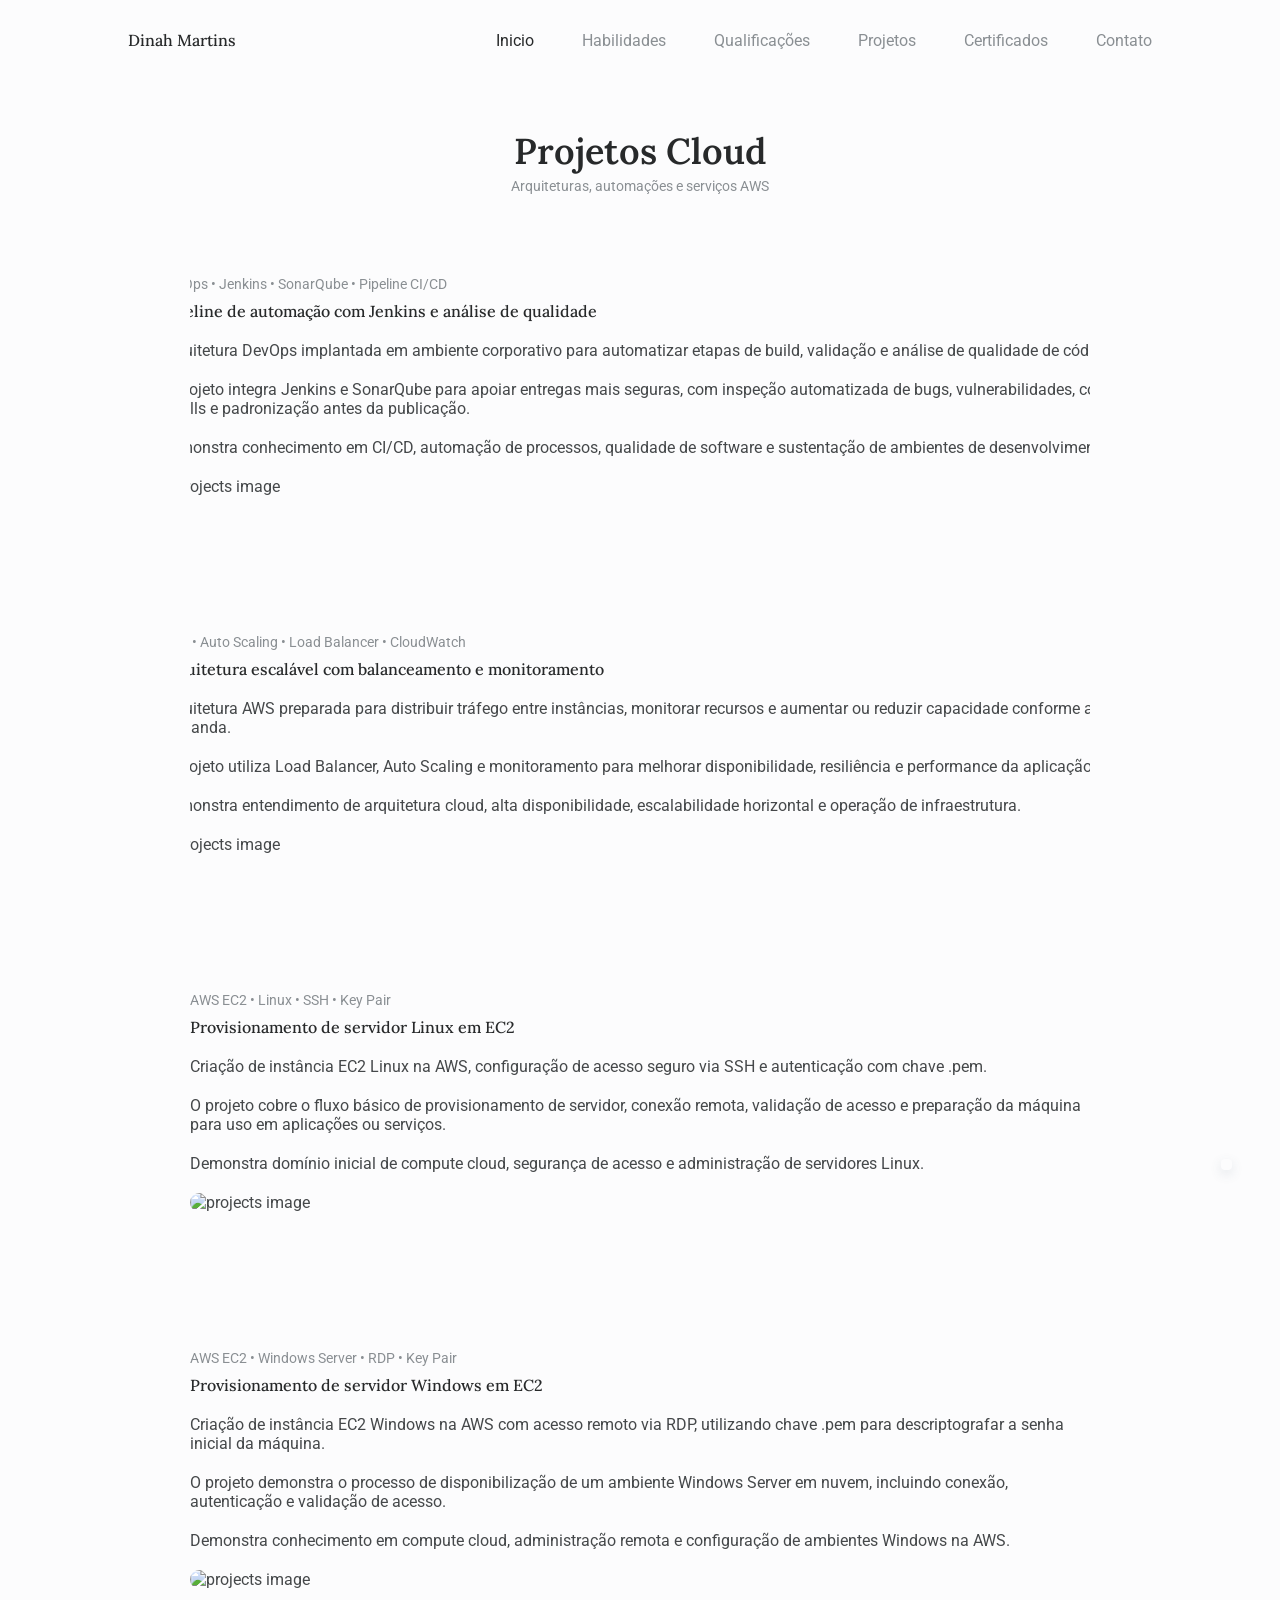
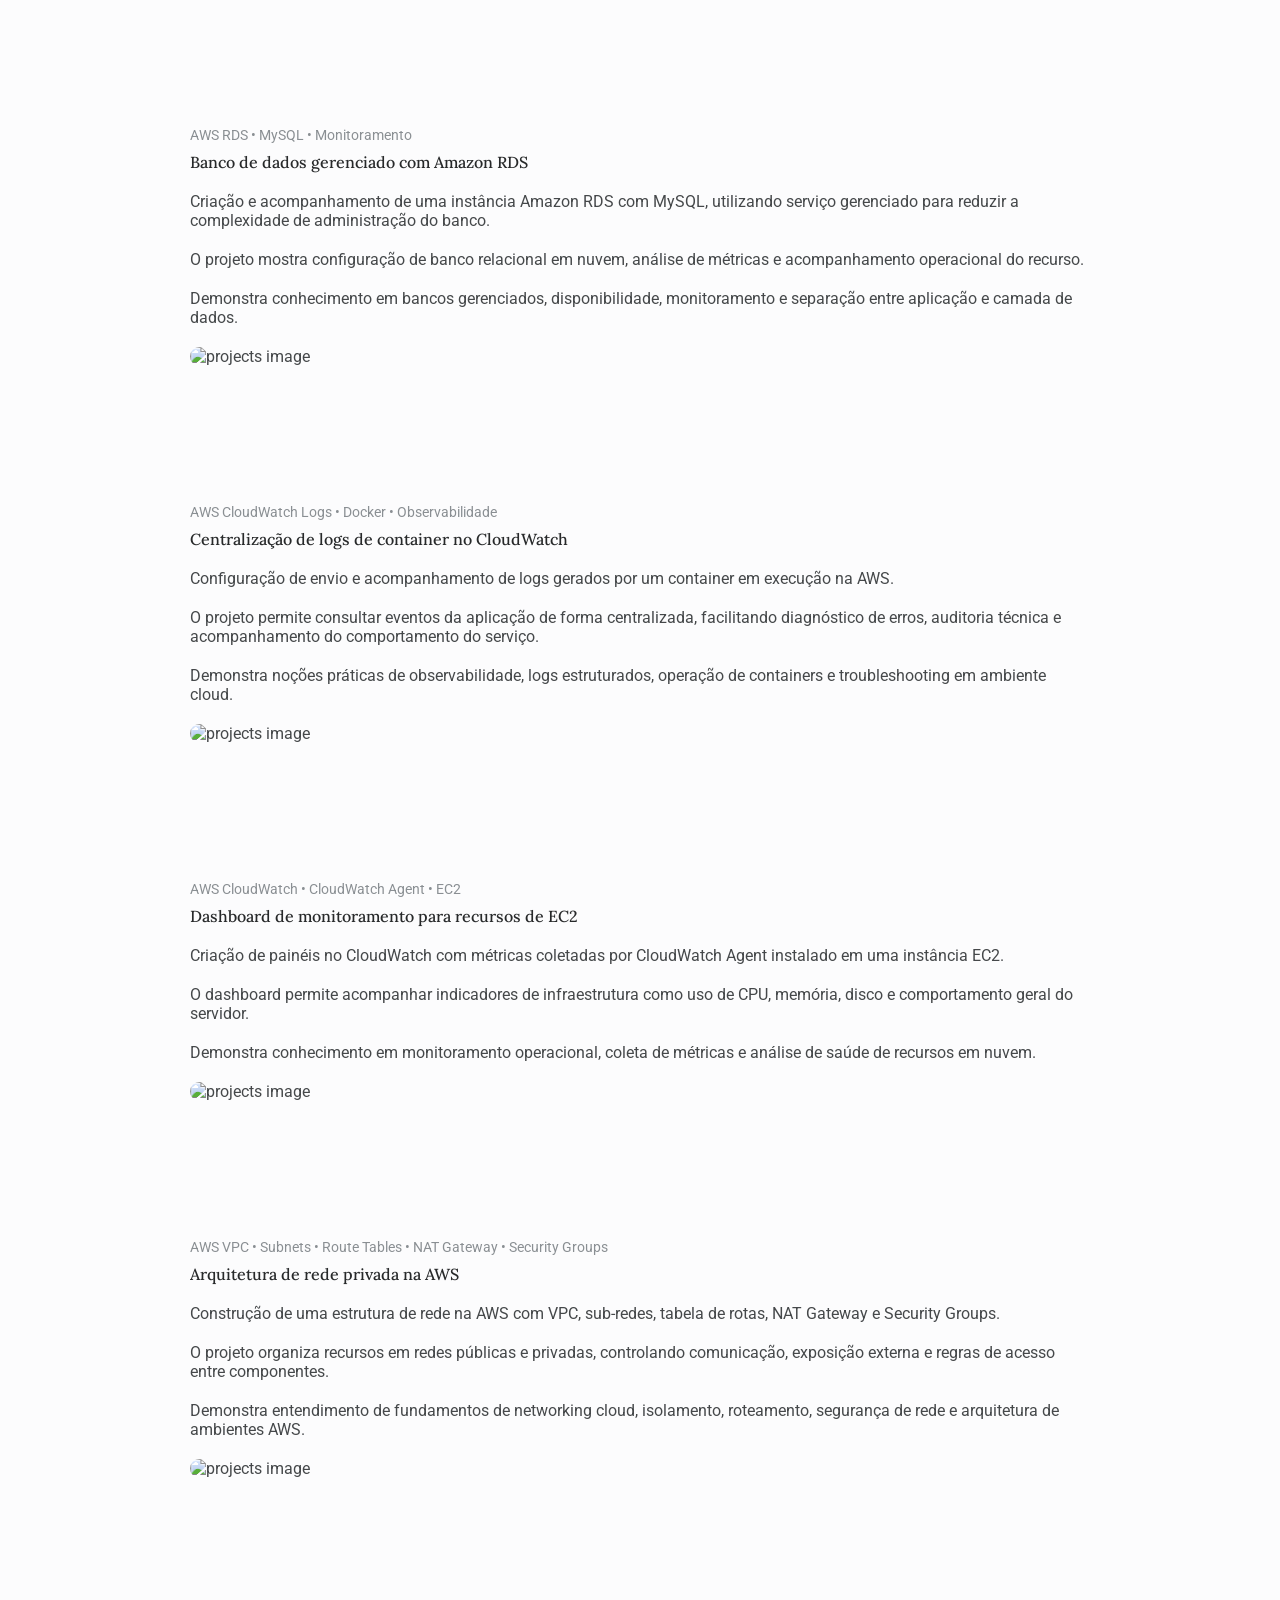
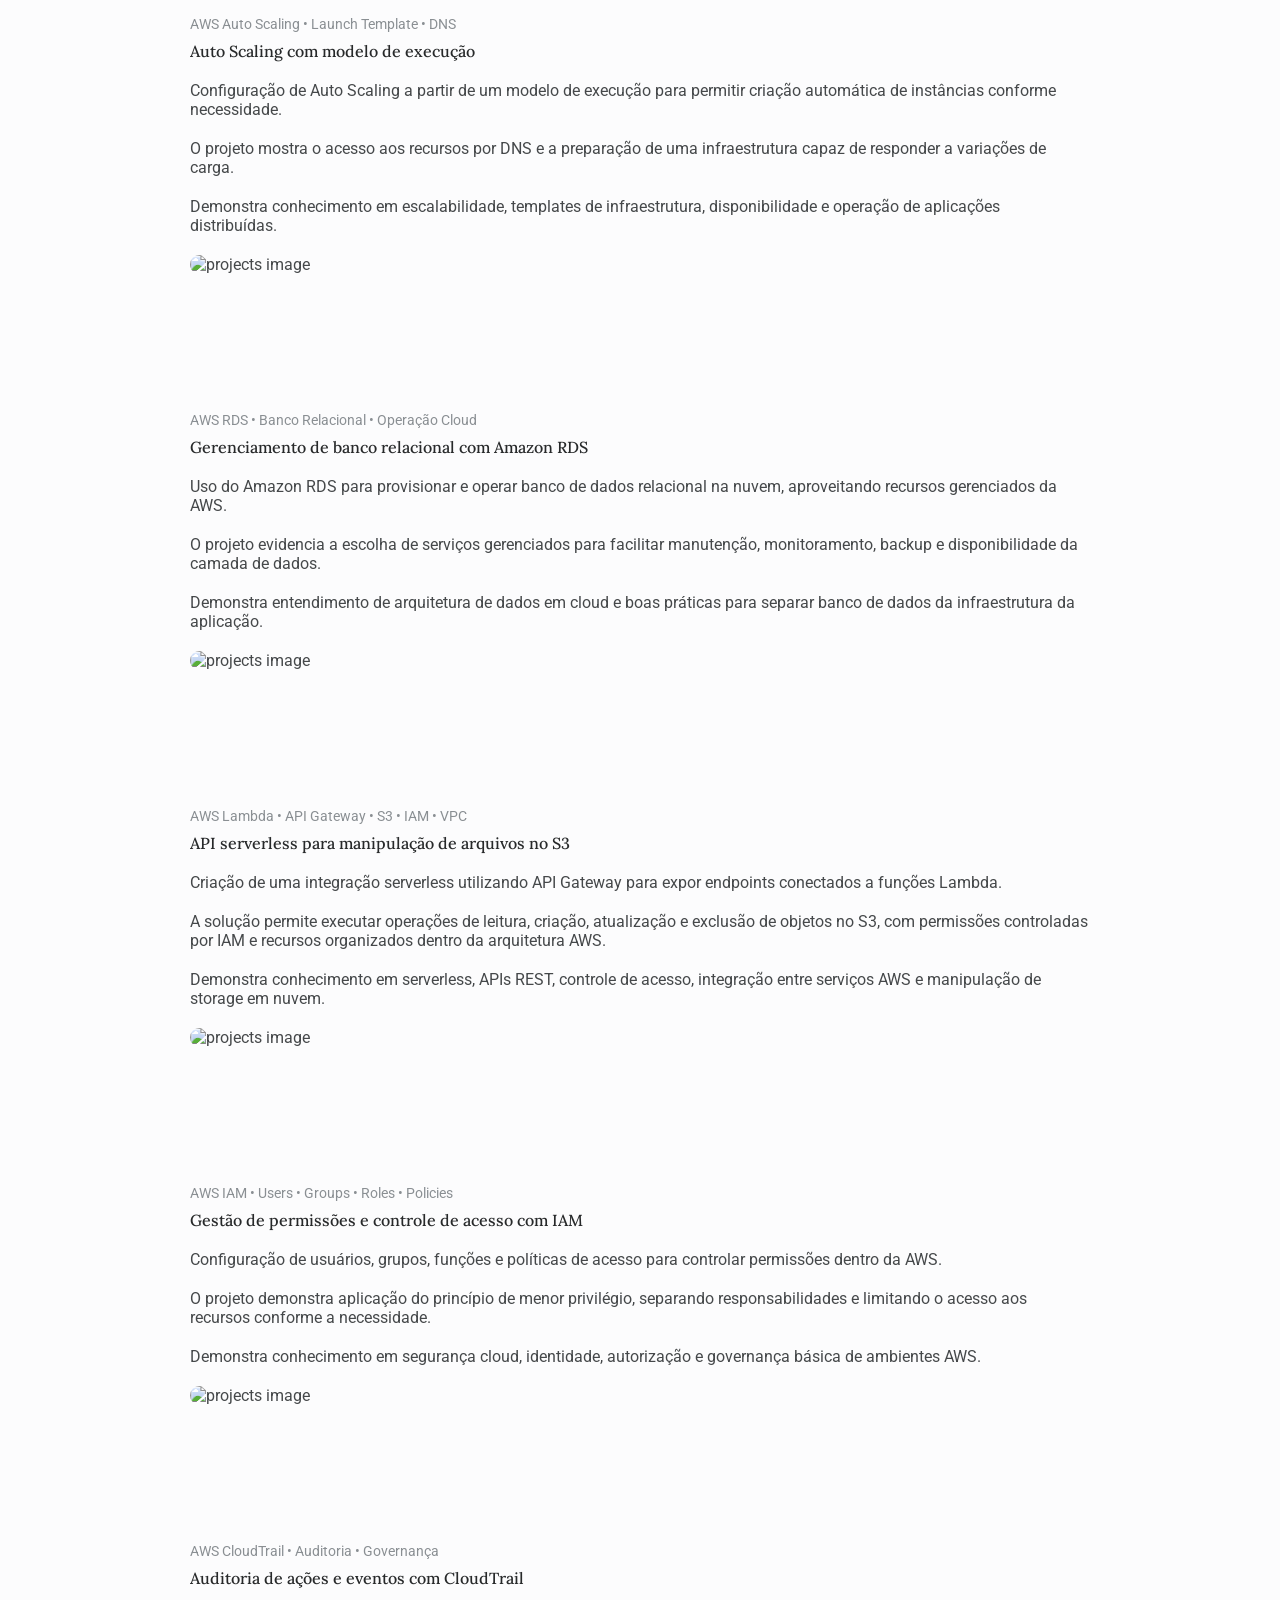
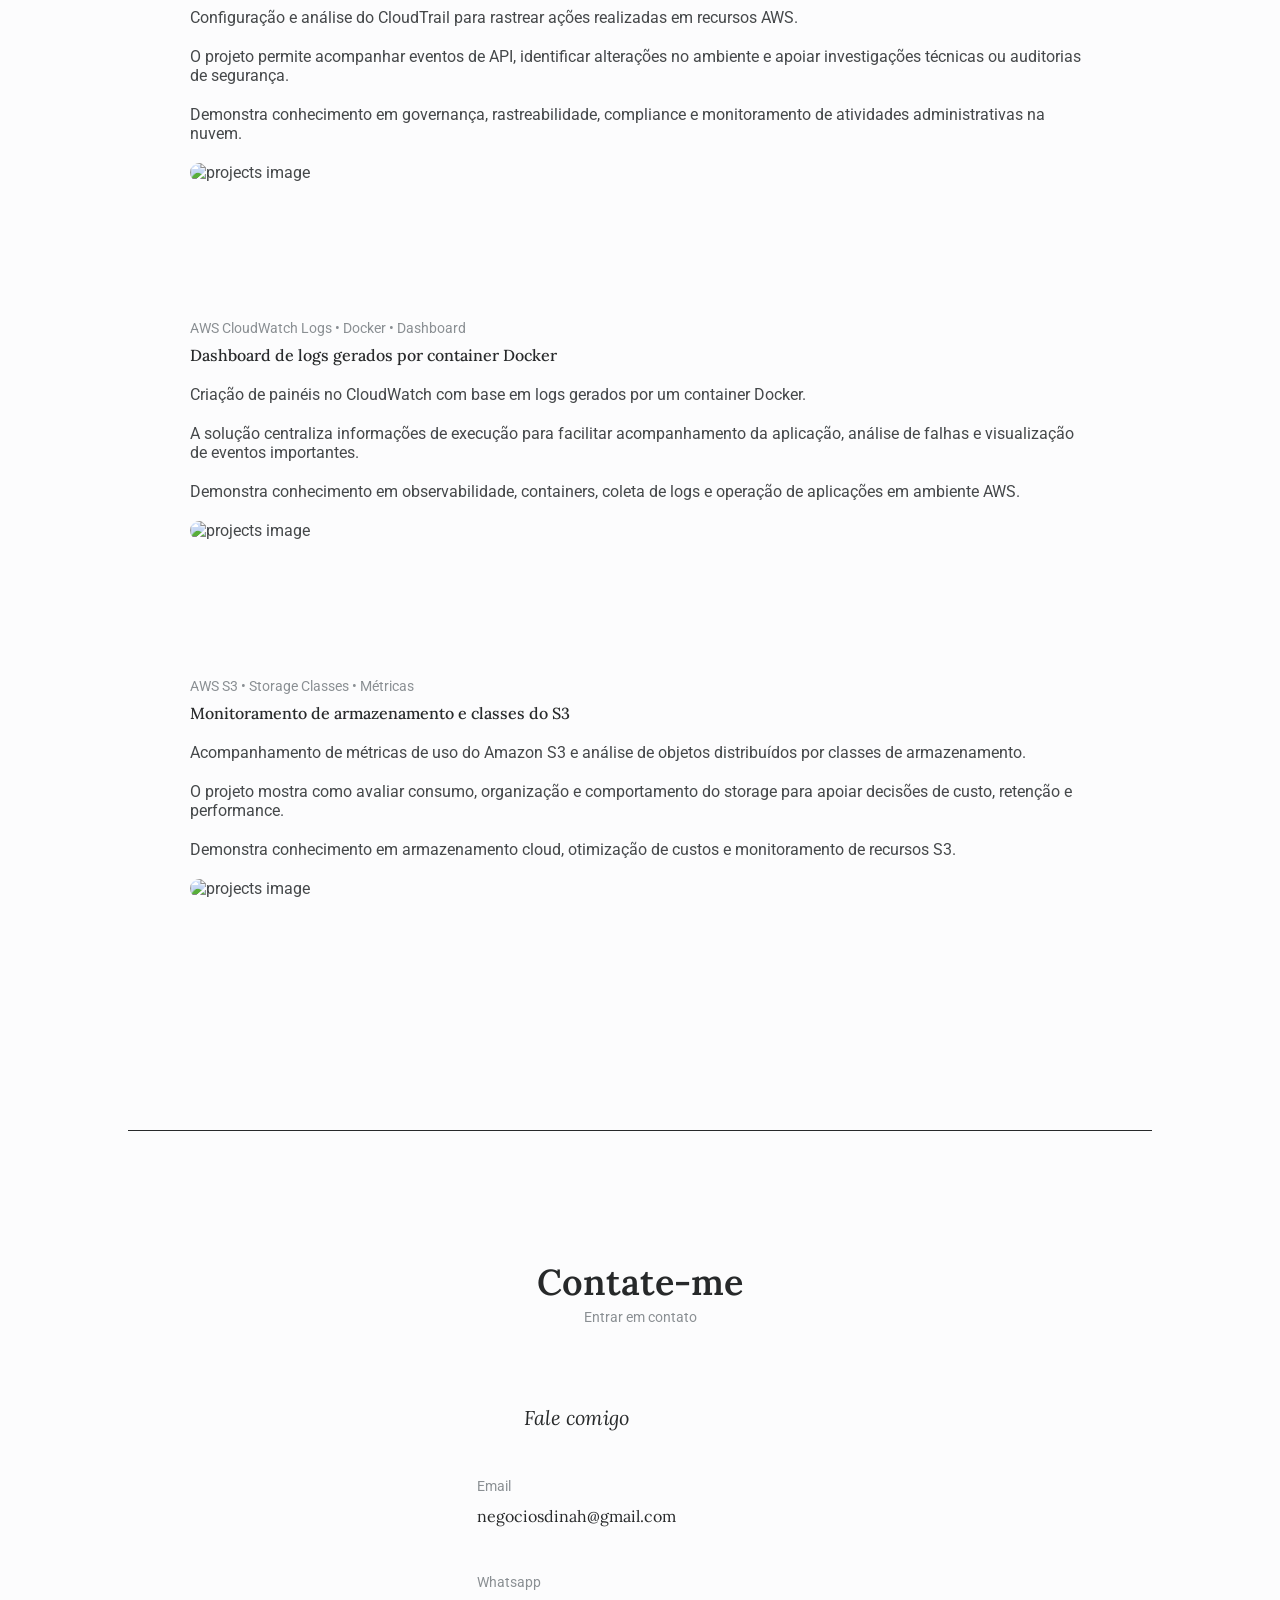
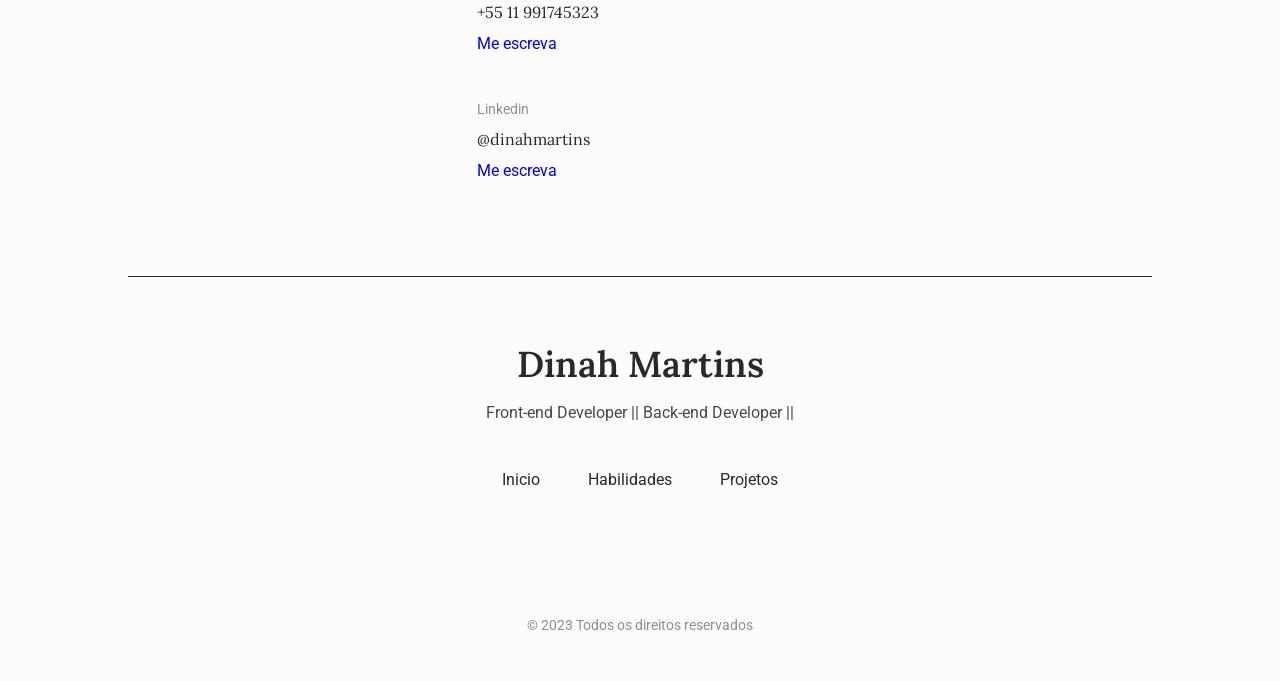
==== commit aaf9c264: "revert: volta o projeto para o estado do commit b386782 Desfaz os commits e825362 (reestruturação do" ====
--- a/projetosCloud.html
+++ b/projetosCloud.html
@@ -1,325 +1,387 @@
 <!DOCTYPE html>
+
 <html lang="pt-br">
 
 <head>
     <meta charset="utf-8" />
     <meta content="width=device-width, initial-scale=1.0" name="viewport" />
-    <meta name="description" content="Detalhamento técnico de infraestruturas em nuvem e pipelines DevOps projetados por Dinah Martins.">
-    
     <!--=============== FAVICON ===============-->
     <link href="assets/img/favicon.png" rel="shortcut icon" type="image/x-icon" />
-    
     <!--=============== REMIXICONS ===============-->
     <link href="https://cdn.jsdelivr.net/npm/remixicon@2.5.0/fonts/remixicon.css" rel="stylesheet" />
-    
+    <!--=============== SWIPER CSS ===============-->
+    <link href="/assets/css/swiper-bundle.min.css" rel="stylesheet" />
     <!--=============== CSS ===============-->
-    <link href="assets/css/styles.css?v=1.2" rel="stylesheet" />
-    
-    <title>Projetos Cloud & DevOps | Dinah Martins</title>
+    <link href="assets/css/styles.css" rel="stylesheet" />
+    <title>Projetos</title>
 </head>
 
 <body>
-    <script>
-        // Apply theme immediately to prevent white flash
-        if (localStorage.getItem('selected-theme') === 'dark') {
-            document.body.classList.add('dark-theme');
-        }
-    </script>
     <!--==================== HEADER ====================-->
     <header class="header" id="header">
-        <nav class="nav">
-            <a href="index.html#home" class="nav__logo">
-                <span class="nav__logo-dot"></span> Dinah Martins
-            </a>
+        <nav class="nav container">
+            <a class="nav__logo" href="#">Dinah Martins </a>
             <div class="nav__menu" id="nav-menu">
-                <ul class="nav__list">
-                    <li><a class="nav__link" href="index.html#home" onclick="document.getElementById('nav-menu').classList.remove('show-menu'); document.getElementById('header').style.pointerEvents='none'">Início</a></li>
-                    <li><a class="nav__link" href="index.html#about" onclick="document.getElementById('nav-menu').classList.remove('show-menu'); document.getElementById('header').style.pointerEvents='none'">Trajetória</a></li>
-                    <li><a class="nav__link" href="index.html#specialties" onclick="document.getElementById('nav-menu').classList.remove('show-menu'); document.getElementById('header').style.pointerEvents='none'">Especialidades</a></li>
-                    <li><a class="nav__link" href="index.html#dindom" onclick="document.getElementById('nav-menu').classList.remove('show-menu'); document.getElementById('header').style.pointerEvents='none'">Case Destaque</a></li>
-                    <li><a class="nav__link active-link" href="#projects" onclick="document.getElementById('nav-menu').classList.remove('show-menu'); document.getElementById('header').style.pointerEvents='none'">Projetos</a></li>
-                    <li><a class="nav__link" href="index.html#certifications" onclick="document.getElementById('nav-menu').classList.remove('show-menu'); document.getElementById('header').style.pointerEvents='none'">Certificações</a></li>
-                    <li><a class="nav__link" href="index.html#contact" onclick="document.getElementById('nav-menu').classList.remove('show-menu'); document.getElementById('header').style.pointerEvents='none'">Contato</a></li>
+                <ul class="nav__list grid">
+                    <li class="nav__item">
+                        <a class="nav__link active-link" href="/index.html#home">
+                            <i class="ri-home-5-line"></i>Inicio
+                        </a>
+                    </li>
+                    <li class="nav__item">
+                        <a class="nav__link" href="/index.html#skills">
+                            <i class="ri-trophy-line"></i> Habilidades
+                        </a>
+                    </li>
+                    <li class="nav__item">
+                        <a class="nav__link" href="/index.html#qualification"><i
+                                class="ri-book-open-line"></i>Qualificações
+
+                        </a>
+                    </li>
+                    <li class="nav__item">
+                        <a class="nav__link" href="/index.html#projects"><i class="ri-image-line"></i>Projetos
+
+                        </a>
+                    </li>
+                    <li class="nav__item">
+                        <a class="nav__link" href="/index.html#certificados"><i
+                                class="ri-briefcase-line"></i>Certificados
+
+                        </a>
+                    </li>
+                    <li class="nav__item">
+                        <a class="nav__link" href="/index.html#contact"><i class="ri-chat-3-line"></i>Contato
+
+                        </a>
+                    </li>
                 </ul>
-                <div class="nav__close" id="nav-close" onclick="document.getElementById('nav-menu').classList.remove('show-menu'); document.getElementById('header').style.pointerEvents='none'">
+                <!-- Close button -->
+                <div class="nav__close" id="nav-close">
                     <i class="ri-close-line"></i>
                 </div>
             </div>
             <div class="nav__buttons">
-                <!-- Translation button -->
-                <i class="ri-global-line change-theme" id="lang-button" title="Change to English" onclick="const nextLang = localStorage.getItem('selected-lang') === 'en' ? 'pt' : 'en'; applyLanguage(nextLang)"></i>
                 <!-- Theme change button -->
-                <i class="ri-moon-line change-theme" id="theme-button" onclick="document.body.classList.toggle('dark-theme'); if(this.classList.contains('ri-moon-line')){ this.classList.replace('ri-moon-line','ri-sun-line'); } else { this.classList.replace('ri-sun-line','ri-moon-line'); }; localStorage.setItem('selected-theme', document.body.classList.contains('dark-theme') ? 'dark' : 'light'); localStorage.setItem('selected-icon', this.classList.contains('ri-sun-line') ? 'ri-sun-line' : 'ri-moon-line')"></i>
-                <div class="nav__toggle" id="nav-toggle" onclick="document.getElementById('nav-menu').classList.add('show-menu'); document.getElementById('header').style.pointerEvents='auto'">
+                <i class="ri-moon-line change-theme" id="theme-button"></i>
+                <!-- Toggle button -->
+                <div class="nav__toggle" id="nav-toggle">
                     <i class="ri-menu-4-line"></i>
                 </div>
             </div>
         </nav>
     </header>
-
     <!--==================== MAIN ====================-->
-    <main class="main" style="padding-top: 8rem;">
-        <section class="section" id="projects">
-            <div class="container">
-                <div style="margin-bottom: 4rem; text-align: center;">
-                    <span class="badge">Infraestrutura & Automação</span>
-                    <h1 class="section__title" style="margin-top: 0.5rem;">Projetos Cloud & DevOps</h1>
-                    <p class="section__subtitle">Projetos de arquitetura resiliente, segurança de acessos, esteiras CI/CD e monitoramento em produção</p>
+    <main class="main">
+        <!--==================== PROJECTS ====================-->
+        <section class="projects section" id="projects">
+            <h2 class="section__title">Projetos Cloud</h2>
+            <span class="section__subtitle">Arquiteturas, automações e serviços AWS</span>
+            <div class="container section__border">
+                <div class="projects__container swiper">
+                    <!--==================== PROJECTS 1 ====================-->
+                    <div class="projects__content swiper-slide">
+                        <div><span class="projects__subtitle">DevOps • Jenkins • SonarQube • Pipeline CI/CD</span>
+                            <h1 class="projects__title">Pipeline de automação com Jenkins e análise de qualidade</h1>
+                            <p class="projects__title">Arquitetura DevOps implantada em ambiente corporativo para
+                                automatizar etapas de build, validação e análise de qualidade de código.</p>
+                            <p class="projects__title">O projeto integra Jenkins e SonarQube para apoiar entregas mais
+                                seguras, com inspeção automatizada de bugs, vulnerabilidades, code smells e padronização
+                                antes da publicação.</p>
+                            <p class="projects__title">Demonstra conhecimento em CI/CD, automação de processos,
+                                qualidade de software e sustentação de ambientes de desenvolvimento.</p>
+                        </div>
+                        <img alt="projects image" class="projects__img2" src="/assets/img/devOps/devOps2.jpeg"
+                            style="width: 960px;" />
+                    </div>
+                    <!--==================== PROJECTS 1 ====================-->
+                    <div class="projects__content swiper-slide">
+                        <div><span class="projects__subtitle">AWS • Auto Scaling • Load Balancer • CloudWatch</span>
+                            <h1 class="projects__title">Arquitetura escalável com balanceamento e monitoramento</h1>
+                            <p class="projects__title">Arquitetura AWS preparada para distribuir tráfego entre
+                                instâncias, monitorar recursos e aumentar ou reduzir capacidade conforme a demanda.</p>
+                            <p class="projects__title">O projeto utiliza Load Balancer, Auto Scaling e monitoramento
+                                para melhorar disponibilidade, resiliência e performance da aplicação.</p>
+                            <p class="projects__title">Demonstra entendimento de arquitetura cloud, alta
+                                disponibilidade, escalabilidade horizontal e operação de infraestrutura.</p>
+                        </div>
+                        <img alt="projects image" class="projects__img2" src="/assets/img/cloud//cloudDinah.jpeg"
+                            style="width: 960px;" />
+                    </div>
+                    <!--==================== PROJECTS 1 ====================-->
+                    <div class="projects__content swiper-slide">
+                        <div><span class="projects__subtitle">AWS EC2 • Linux • SSH • Key Pair</span>
+                            <h1 class="projects__title">Provisionamento de servidor Linux em EC2</h1>
+                            <p class="projects__title">Criação de instância EC2 Linux na AWS, configuração de acesso
+                                seguro via SSH e autenticação com chave .pem.</p>
+                            <p class="projects__title">O projeto cobre o fluxo básico de provisionamento de servidor,
+                                conexão remota, validação de acesso e preparação da máquina para uso em aplicações ou
+                                serviços.</p>
+                            <p class="projects__title">Demonstra domínio inicial de compute cloud, segurança de acesso e
+                                administração de servidores Linux.</p>
+                        </div>
+                        <img alt="projects image" class="projects__img2" src="/assets/img/cloud/criarEC2.jpeg"
+                            style="width: 800px;" />
+                    </div>
+                    <!--==================== PROJECTS 2 ====================-->
+                    <div class="projects__content swiper-slide">
+                        <div><span class="projects__subtitle">AWS EC2 • Windows Server • RDP • Key Pair</span>
+                            <h1 class="projects__title">Provisionamento de servidor Windows em EC2</h1>
+                            <p class="projects__title">Criação de instância EC2 Windows na AWS com acesso remoto via
+                                RDP, utilizando chave .pem para descriptografar a senha inicial da máquina.</p>
+                            <p class="projects__title">O projeto demonstra o processo de disponibilização de um ambiente
+                                Windows Server em nuvem, incluindo conexão, autenticação e validação de acesso.</p>
+                            <p class="projects__title">Demonstra conhecimento em compute cloud, administração remota e
+                                configuração de ambientes Windows na AWS.</p>
+                        </div>
+                        <img alt="projects image" class="projects__img2" src="/assets/img/cloud/ec2wind.jpeg"
+                            style="width: 800px;" />
+                    </div>
+                    <!--==================== PROJECTS 2 ====================-->
+                    <div class="projects__content swiper-slide">
+                        <div><span class="projects__subtitle">AWS RDS • MySQL • Monitoramento</span>
+                            <h1 class="projects__title">Banco de dados gerenciado com Amazon RDS</h1>
+                            <p class="projects__title">Criação e acompanhamento de uma instância Amazon RDS com MySQL,
+                                utilizando serviço gerenciado para reduzir a complexidade de administração do banco.</p>
+                            <p class="projects__title">O projeto mostra configuração de banco relacional em nuvem,
+                                análise de métricas e acompanhamento operacional do recurso.</p>
+                            <p class="projects__title">Demonstra conhecimento em bancos gerenciados, disponibilidade,
+                                monitoramento e separação entre aplicação e camada de dados.</p>
+                        </div>
+                        <img alt="projects image" class="projects__img2" src="/assets/img/cloud/rds.png"
+                            style="width: 900px;" />
+                    </div>
+                    <!--==================== PROJECTS 2 ====================-->
+                    <div class="projects__content swiper-slide">
+                        <div><span class="projects__subtitle">AWS CloudWatch Logs • Docker • Observabilidade</span>
+                            <h1 class="projects__title">Centralização de logs de container no CloudWatch</h1>
+                            <p class="projects__title">Configuração de envio e acompanhamento de logs gerados por um
+                                container em execução na AWS.</p>
+                            <p class="projects__title">O projeto permite consultar eventos da aplicação de forma
+                                centralizada, facilitando diagnóstico de erros, auditoria técnica e acompanhamento do
+                                comportamento do serviço.</p>
+                            <p class="projects__title">Demonstra noções práticas de observabilidade, logs estruturados,
+                                operação de containers e troubleshooting em ambiente cloud.</p>
+                        </div>
+                        <img alt="projects image" class="projects__img2" src="/assets/img/cloud/logs.png"
+                            style="width: 900px;" />
+                    </div>
+                    <!--==================== PROJECTS 6 ====================-->
+                    <div class="projects__content swiper-slide">
+                        <div><span class="projects__subtitle">AWS CloudWatch • CloudWatch Agent • EC2</span>
+                            <h1 class="projects__title">Dashboard de monitoramento para recursos de EC2</h1>
+                            <p class="projects__title">Criação de painéis no CloudWatch com métricas coletadas por
+                                CloudWatch Agent instalado em uma instância EC2.</p>
+                            <p class="projects__title">O dashboard permite acompanhar indicadores de infraestrutura como
+                                uso de CPU, memória, disco e comportamento geral do servidor.</p>
+                            <p class="projects__title">Demonstra conhecimento em monitoramento operacional, coleta de
+                                métricas e análise de saúde de recursos em nuvem.</p>
+                        </div>
+                        <img alt="projects image" class="projects__img2" src="/assets/img/cloud/monit.png"
+                            style="width: 600px;" />
+                    </div>
+                    <!--==================== PROJECTS 3 ====================-->
+                    <div class="projects__content swiper-slide">
+                        <div><span class="projects__subtitle">AWS VPC • Subnets • Route Tables • NAT Gateway • Security
+                                Groups</span>
+                            <h1 class="projects__title">Arquitetura de rede privada na AWS</h1>
+                            <p class="projects__title">Construção de uma estrutura de rede na AWS com VPC, sub-redes,
+                                tabela de rotas, NAT Gateway e Security Groups.</p>
+                            <p class="projects__title">O projeto organiza recursos em redes públicas e privadas,
+                                controlando comunicação, exposição externa e regras de acesso entre componentes.</p>
+                            <p class="projects__title">Demonstra entendimento de fundamentos de networking cloud,
+                                isolamento, roteamento, segurança de rede e arquitetura de ambientes AWS.</p>
+                        </div>
+                        <img alt="projects image" class="projects__img2" src="/assets/img/cloud/vpc.jpeg"
+                            style="width: 800px;" />
+                    </div>
+                    <!--==================== PROJECTS  ====================-->
+                    <div class="projects__content swiper-slide">
+                        <div><span class="projects__subtitle">AWS Auto Scaling • Launch Template • DNS</span>
+                            <h1 class="projects__title">Auto Scaling com modelo de execução</h1>
+                            <p class="projects__title">Configuração de Auto Scaling a partir de um modelo de execução
+                                para permitir criação automática de instâncias conforme necessidade.</p>
+                            <p class="projects__title">O projeto mostra o acesso aos recursos por DNS e a preparação de
+                                uma infraestrutura capaz de responder a variações de carga.</p>
+                            <p class="projects__title">Demonstra conhecimento em escalabilidade, templates de
+                                infraestrutura, disponibilidade e operação de aplicações distribuídas.</p>
+                        </div>
+                        <img alt="projects image" class="projects__img2" src="/assets/img/cloud/AutoScaling.png"
+                            style="width: 700px;" />
+                    </div>
+                    <!--==================== PROJECTS  ====================-->
+                    <div class="projects__content swiper-slide">
+                        <div><span class="projects__subtitle">AWS RDS • Banco Relacional • Operação Cloud</span>
+                            <h1 class="projects__title">Gerenciamento de banco relacional com Amazon RDS</h1>
+                            <p class="projects__title">Uso do Amazon RDS para provisionar e operar banco de dados
+                                relacional na nuvem, aproveitando recursos gerenciados da AWS.</p>
+                            <p class="projects__title">O projeto evidencia a escolha de serviços gerenciados para
+                                facilitar manutenção, monitoramento, backup e disponibilidade da camada de dados.</p>
+                            <p class="projects__title">Demonstra entendimento de arquitetura de dados em cloud e boas
+                                práticas para separar banco de dados da infraestrutura da aplicação.</p>
+                        </div>
+                        <img alt="projects image" class="projects__img2" src="/assets/img/cloud/RDS.png"
+                            style="width: 700px;" />
+                    </div>
+                    <!--==================== PROJECTS  ====================-->
+                    <div class="projects__content swiper-slide">
+                        <div><span class="projects__subtitle">AWS Lambda • API Gateway • S3 • IAM • VPC</span>
+                            <h1 class="projects__title">API serverless para manipulação de arquivos no S3</h1>
+                            <p class="projects__title">Criação de uma integração serverless utilizando API Gateway para
+                                expor endpoints conectados a funções Lambda.</p>
+                            <p class="projects__title">A solução permite executar operações de leitura, criação,
+                                atualização e exclusão de objetos no S3, com permissões controladas por IAM e recursos
+                                organizados dentro da arquitetura AWS.</p>
+                            <p class="projects__title">Demonstra conhecimento em serverless, APIs REST, controle de
+                                acesso, integração entre serviços AWS e manipulação de storage em nuvem.</p>
+                        </div>
+                        <img alt="projects image" class="projects__img2" src="/assets/img/cloud/s3lamda.jpeg"
+                            style="width: 700px;" />
+                    </div>
+                    <!--==================== PROJECTS 4 ====================-->
+                    <div class="projects__content swiper-slide">
+                        <div><span class="projects__subtitle">AWS IAM • Users • Groups • Roles • Policies</span>
+                            <h1 class="projects__title">Gestão de permissões e controle de acesso com IAM</h1>
+                            <p class="projects__title">Configuração de usuários, grupos, funções e políticas de acesso
+                                para controlar permissões dentro da AWS.</p>
+                            <p class="projects__title">O projeto demonstra aplicação do princípio de menor privilégio,
+                                separando responsabilidades e limitando o acesso aos recursos conforme a necessidade.
+                            </p>
+                            <p class="projects__title">Demonstra conhecimento em segurança cloud, identidade,
+                                autorização e governança básica de ambientes AWS.</p>
+                        </div>
+                        <img alt="projects image" class="projects__img2" src="/assets/img/cloud/politicas.png"
+                            style="width: 600px;" />
+                    </div>
+                    <!--==================== PROJECTS 5 ====================-->
+                    <div class="projects__content swiper-slide">
+                        <div><span class="projects__subtitle">AWS CloudTrail • Auditoria • Governança</span>
+                            <h1 class="projects__title">Auditoria de ações e eventos com CloudTrail</h1>
+                            <p class="projects__title">Configuração e análise do CloudTrail para rastrear ações
+                                realizadas em recursos AWS.</p>
+                            <p class="projects__title">O projeto permite acompanhar eventos de API, identificar
+                                alterações no ambiente e apoiar investigações técnicas ou auditorias de segurança.</p>
+                            <p class="projects__title">Demonstra conhecimento em governança, rastreabilidade, compliance
+                                e monitoramento de atividades administrativas na nuvem.</p>
+                        </div>
+                        <img alt="projects image" class="projects__img2" src="/assets/img/cloud/cloudTrail.png"
+                            style="width: 600px;" />
+                    </div>
+                    <!--==================== PROJECTS 7 ====================-->
+                    <div class="projects__content swiper-slide">
+                        <div><span class="projects__subtitle">AWS CloudWatch Logs • Docker • Dashboard</span>
+                            <h1 class="projects__title">Dashboard de logs gerados por container Docker</h1>
+                            <p class="projects__title">Criação de painéis no CloudWatch com base em logs gerados por um
+                                container Docker.</p>
+                            <p class="projects__title">A solução centraliza informações de execução para facilitar
+                                acompanhamento da aplicação, análise de falhas e visualização de eventos importantes.
+                            </p>
+                            <p class="projects__title">Demonstra conhecimento em observabilidade, containers, coleta de
+                                logs e operação de aplicações em ambiente AWS.</p>
+                        </div>
+                        <img alt="projects image" class="projects__img2" src="/assets/img/cloud/cloudwatchlogs.png"
+                            style="width: 600px;" />
+                    </div>
+                    <!--==================== PROJECTS  ====================-->
+                    <div class="projects__content swiper-slide">
+                        <div><span class="projects__subtitle">AWS S3 • Storage Classes • Métricas</span>
+                            <h1 class="projects__title">Monitoramento de armazenamento e classes do S3</h1>
+                            <p class="projects__title">Acompanhamento de métricas de uso do Amazon S3 e análise de
+                                objetos distribuídos por classes de armazenamento.</p>
+                            <p class="projects__title">O projeto mostra como avaliar consumo, organização e
+                                comportamento do storage para apoiar decisões de custo, retenção e performance.</p>
+                            <p class="projects__title">Demonstra conhecimento em armazenamento cloud, otimização de
+                                custos e monitoramento de recursos S3.</p>
+                        </div>
+                        <img alt="projects image" class="projects__img2" src="/assets/img/cloud/metricas.jpeg"
+                            style="width: 600px;" />
+                    </div>
+                    <!-- Swiper pagination -->
+                    <div class="swiper-pagination"></div>
                 </div>
-
-                <!-- Navigation Tabs between sub-project categories -->
-                <div style="display: flex; justify-content: center; gap: 1rem; margin-bottom: 4rem; flex-wrap: wrap;">
-                    <a href="projetosFullStack.html" class="button button--secondary button--small">Full Stack & Back</a>
-                    <a href="#" class="button button--small">Cloud & DevOps</a>
-                    <a href="projetosFront.html" class="button button--secondary button--small">Sites & Front</a>
-                </div>
-
-                <!-- PROJECT FEED -->
-                <div class="grid" style="gap: 4rem;">
-                    
-                    <!-- CASE 1: PIPELINE CI/CD CON JENKINS Y SONARQUBE -->
-                    <div class="card">
-                        <div class="featured__header" style="border-bottom: 1px solid var(--border-color); padding-bottom: 1.5rem; margin-bottom: 2rem;">
-                            <div>
-                                <span class="badge badge--pink">Pipeline DevOps</span>
-                                <h2 style="font-size: 2rem; font-weight: 800; margin-top: 0.5rem; background: var(--gradient-text); -webkit-background-clip: text; -webkit-text-fill-color: transparent;">
-                                    Pipeline Jenkins com Verificação Contínua SonarQube
-                                </h2>
-                                <p style="color: var(--second-color); font-family: var(--code-font); font-size: var(--small-font-size); margin-top: 0.25rem;">
-                                    Jenkins CI/CD • SonarQube Scanner • Quality Gates • Docker • Git Integrations
-                                </p>
-                            </div>
-                            <span class="badge badge--pink">Ambiente Corporativo (Tizza)</span>
-                        </div>
-
-                        <div class="featured__content grid">
-                            <div class="featured__info" style="display: flex; flex-direction: column; gap: 1.5rem;">
-                                <div>
-                                    <h4 class="featured__section-title">Problema</h4>
-                                    <p class="featured__description">
-                                        Deploys manuais geram quebras frequentes em produção devido a branches desatualizadas, bugs ocultos introduzidos nas features e ausência total de verificação estática de segurança e cobertura mínima de testes unitários.
-                                    </p>
-                                </div>
-
-                                <div>
-                                    <h4 class="featured__section-title">Solução e Arquitetura</h4>
-                                    <p class="featured__description">
-                                        Configuração de uma esteira automatizada no Jenkins que intercepta pull requests nas branches principais do repositório Git, executa testes de integração dentro de contêineres Docker efêmeros e submete o código à varredura estática profunda de vulnerabilidades e bugs no SonarQube Server.
-                                    </p>
-                                </div>
-
-                                <div class="featured__decisions">
-                                    <h4 class="featured__section-title">Decisões de Engenharia</h4>
-                                    <ul class="featured__decisions-list">
-                                        <li><strong>Estruturação de Quality Gates Rígidos:</strong> Se o código analisado apresentar débitos técnicos severos (code smells), vulnerabilidades expostas (Vulnerability Hotspots) ou cobertura de testes inferior a 80%, a esteira interrompe o pipeline e impede o deploy (Quality Gate Failure).</li>
-                                        <li><strong>Provisionamento de Build Agents Isolados:</strong> Para evitar concorrência e lentidão nas builds, configurei o Jenkins para disparar containers Docker dinâmicos como agentes de execução, que são totalmente limpos e destruídos após o término do pipeline.</li>
-                                    </ul>
-                                </div>
-
-                                <div>
-                                    <h4 class="featured__section-title">Resultado</h4>
-                                    <p class="featured__description">
-                                        Automatização e blindagem do fluxo de entrega contínua corporativo. Redução expressiva de incidentes em ambiente produtivo, maior consistência nos padrões de código e rastreabilidade total de bugs antes da fase de homologação.
-                                    </p>
-                                </div>
-                            </div>
-
-                            <div class="featured__visual">
-                                <div class="featured__img-wrapper">
-                                    <img src="assets/img/devOps/devOps2.jpeg" alt="Dashboard Jenkins & SonarQube">
-                                </div>
-                            </div>
-                        </div>
-                    </div>
-
-                    <!-- CASE 2: ARQUITETURA ESCALÁVEL AWS -->
-                    <div class="card">
-                        <div class="featured__header" style="border-bottom: 1px solid var(--border-color); padding-bottom: 1.5rem; margin-bottom: 2rem;">
-                            <div>
-                                <span class="badge badge--cyan">Alta Disponibilidade</span>
-                                <h2 style="font-size: 2rem; font-weight: 800; margin-top: 0.5rem; background: var(--gradient-text); -webkit-background-clip: text; -webkit-text-fill-color: transparent;">
-                                    Arquitetura AWS com Auto Scaling & Balanceamento de Carga
-                                </h2>
-                                <p style="color: var(--second-color); font-family: var(--code-font); font-size: var(--small-font-size); margin-top: 0.25rem;">
-                                    AWS EC2 • Elastic Load Balancer (ALB) • Auto Scaling Groups • AWS CloudWatch Alerts
-                                </p>
-                            </div>
-                        </div>
-
-                        <div class="featured__content grid">
-                            <div class="featured__info" style="display: flex; flex-direction: column; gap: 1.5rem;">
-                                <div>
-                                    <h4 class="featured__section-title">Problema</h4>
-                                    <p class="featured__description">
-                                        Instabilidades recorrentes causadas por picos imprevisíveis de tráfego de usuários. Uma máquina EC2 única sofria gargalos de CPU e memória, resultando em lentidão geral ou indisponibilidade completa do serviço.
-                                    </p>
-                                </div>
-
-                                <div>
-                                    <h4 class="featured__section-title">Solução e Arquitetura</h4>
-                                    <p class="featured__description">
-                                        Desenho e provisionamento de uma arquitetura baseada em resiliência horizontal. O tráfego de entrada é distribuído de forma equilibrada por um Application Load Balancer (ALB) que monitora a saúde das instâncias subjacentes e direciona requisições apenas para instâncias saudáveis. Um grupo de Auto Scaling dimensiona dinamicamente a quantidade de EC2 ativas com base nas métricas de telemetria coletadas.
-                                    </p>
-                                </div>
-
-                                <div class="featured__decisions">
-                                    <h4 class="featured__section-title">Decisões de Engenharia</h4>
-                                    <ul class="featured__decisions-list">
-                                        <li><strong>Políticas de Escalonamento Dinâmico por Telemetria:</strong> Configurei alarmes do AWS CloudWatch integrados ao Auto Scaling. O sistema inicia o provisionamento de novos servidores quando o uso médio de CPU ultrapassa 70% por mais de 3 minutos, e encerra servidores adicionais quando a carga média recua abaixo de 30% (otimização financeira de recursos).</li>
-                                        <li><strong>Launch Templates Versionados:</strong> Padronização do ambiente via templates de inicialização contendo imagens customizadas pré-instaladas, reduzindo o tempo de boot de novas instâncias para menos de 60 segundos.</li>
-                                    </ul>
-                                </div>
-
-                                <div>
-                                    <h4 class="featured__section-title">Resultado</h4>
-                                    <p class="featured__description">
-                                        Infraestrutura elástica tolerante a falhas capaz de suportar picos bruscos de acessos sem interrupção de serviço e com provisionamento e liberação automatizada de recursos AWS em tempo real.
-                                    </p>
-                                </div>
-                            </div>
-
-                            <div class="featured__visual">
-                                <div class="featured__img-wrapper">
-                                    <img src="assets/img/cloud/cloudDinah.jpeg" alt="Arquitetura de Nuvem Escalável">
-                                </div>
-                            </div>
-                        </div>
-                    </div>
-
-                    <!-- CASE 3: VPC NETWORKING -->
-                    <div class="card">
-                        <div class="featured__header" style="border-bottom: 1px solid var(--border-color); padding-bottom: 1.5rem; margin-bottom: 2rem;">
-                            <div>
-                                <span class="badge badge--pink">Segurança de Rede</span>
-                                <h2 style="font-size: 2rem; font-weight: 800; margin-top: 0.5rem; background: var(--gradient-text); -webkit-background-clip: text; -webkit-text-fill-color: transparent;">
-                                    Arquitetura de Rede Privada Isolada (VPC AWS)
-                                </h2>
-                                <p style="color: var(--second-color); font-family: var(--code-font); font-size: var(--small-font-size); margin-top: 0.25rem;">
-                                    AWS VPC • Public/Private Subnets • NAT Gateway • Route Tables • Security Groups • NACLs
-                                </p>
-                            </div>
-                        </div>
-
-                        <div class="featured__content grid">
-                            <div class="featured__info" style="display: flex; flex-direction: column; gap: 1.5rem;">
-                                <div>
-                                    <h4 class="featured__section-title">Problema</h4>
-                                    <p class="featured__description">
-                                        Exposição pública de bancos de dados relacionais e microsserviços de backend diretamente na internet, aumentando drasticamente a superfície de ataque e o risco de vazamento de dados sensíveis ou invasões.
-                                    </p>
-                                </div>
-
-                                <div>
-                                    <h4 class="featured__section-title">Solução e Arquitetura</h4>
-                                    <p class="featured__description">
-                                        Projeto e execução de uma infraestrutura de rede robusta e isolada (Virtual Private Cloud). O ambiente isola a camada pública da privada.
-                                    </p>
-                                </div>
-
-                                <div class="featured__decisions">
-                                    <h4 class="featured__section-title">Decisões de Rede & Acesso</h4>
-                                    <ul class="featured__decisions-list">
-                                        <li><strong>Sub-redes Públicas vs Privadas:</strong> Apenas o Load Balancer e gateways de entrada residem em sub-redes públicas conectadas ao Internet Gateway. A API de backend e o banco de dados RDS residem em sub-redes totalmente privadas, sem endereços de IP públicos disponíveis.</li>
-                                        <li><strong>Roteamento NAT Gateway Seguro:</strong> Servidores em redes privadas que demandam atualizações externas acessam a internet estritamente de forma unidirecional através de um NAT Gateway provisionado na zona pública.</li>
-                                        <li><strong>Firewalls em Camadas (Security Groups & NACLs):</strong> Bloqueio granular de tráfego. O banco de dados MySQL no RDS aceita conexões estritamente originadas pelo grupo de segurança associado às EC2 da API, blindando a camada de persistência.</li>
-                                    </ul>
-                                </div>
-
-                                <div>
-                                    <h4 class="featured__section-title">Resultado</h4>
-                                    <p class="featured__description">
-                                        Topologia de rede em nuvem desenhada sob princípios de menor privilégio e segurança rigorosa, protegendo completamente os dados sensíveis corporativos contra invasões diretas ou varreduras de portas externas.
-                                    </p>
-                                </div>
-                            </div>
-
-                            <div class="featured__visual">
-                                <div class="featured__img-wrapper">
-                                    <img src="assets/img/cloud/vpc.jpeg" alt="Arquitetura de VPC Privada">
-                                </div>
-                            </div>
-                        </div>
-                    </div>
-
-                    <!-- CASE 4: SERVERLESS S3 HANDLER -->
-                    <div class="card">
-                        <div class="featured__header" style="border-bottom: 1px solid var(--border-color); padding-bottom: 1.5rem; margin-bottom: 2rem;">
-                            <div>
-                                <span class="badge badge--cyan">Serverless Architecture</span>
-                                <h2 style="font-size: 2rem; font-weight: 800; margin-top: 0.5rem; background: var(--gradient-text); -webkit-background-clip: text; -webkit-text-fill-color: transparent;">
-                                    API Serverless para Gestão de Arquivos no S3
-                                </h2>
-                                <p style="color: var(--second-color); font-family: var(--code-font); font-size: var(--small-font-size); margin-top: 0.25rem;">
-                                    AWS Lambda • Amazon API Gateway • Amazon S3 • AWS IAM Permissions • Python
-                                </p>
-                            </div>
-                        </div>
-
-                        <div class="featured__content grid">
-                            <div class="featured__info" style="display: flex; flex-direction: column; gap: 1.5rem;">
-                                <div>
-                                    <h4 class="featured__section-title">Problema</h4>
-                                    <p class="featured__description">
-                                        Manter servidores ligados 24 horas por dia apenas para lidar com picos sazonais de upload, leitura e exclusão de arquivos gera custos computacionais elevados (ociosidade de EC2) e complexidade de manutenção de patches de servidores.
-                                    </p>
-                                </div>
-
-                                <div>
-                                    <h4 class="featured__section-title">Solução e Arquitetura</h4>
-                                    <p class="featured__description">
-                                        Desenvolvimento de uma API REST baseada inteiramente em arquitetura serverless. O fluxo é exposto por endpoints configurados no Amazon API Gateway que invocam funções executadas sob demanda no AWS Lambda (em Python) para realizar operações de persistência e gerenciamento no bucket do Amazon S3.
-                                    </p>
-                                </div>
-
-                                <div class="featured__decisions">
-                                    <h4 class="featured__section-title">Decisões de Engenharia</h4>
-                                    <ul class="featured__decisions-list">
-                                        <li><strong>Políticas Granulares de Permissão IAM:</strong> A função Lambda assume uma Execution Role que limita suas ações especificamente às permissões `s3:GetObject`, `s3:PutObject` e `s3:DeleteObject` dentro do bucket dedicado, obedecendo ao princípio de menor privilégio.</li>
-                                        <li><strong>Presigned URLs para Alta Performance:</strong> Para downloads eficientes de grandes arquivos, a Lambda gera links temporários assinados eletronicamente e os devolve para o cliente, permitindo que a aplicação faça o download diretamente do storage S3 sem passar tráfego de dados pesado pela API Gateway.</li>
-                                    </ul>
-                                </div>
-
-                                <div>
-                                    <h4 class="featured__section-title">Resultado</h4>
-                                    <p class="featured__description">
-                                        Estrutura computacional de custo zero para recursos ociosos, escalando infinitamente e de forma totalmente gerenciada pela AWS, suportando uploads e consultas simultâneas sem latência ou perdas de arquivos.
-                                    </p>
-                                </div>
-                            </div>
-
-                            <div class="featured__visual">
-                                <div class="featured__img-wrapper">
-                                    <img src="assets/img/cloud/s3lamda.jpeg" alt="Arquitetura Serverless Lambda">
-                                </div>
-                            </div>
+            </div>
+        </section>
+        <!--==================== CONTACT ====================-->
+        <section class="contact section" id="contact">
+            <h2 class="section__title">Contate-me</h2>
+            <span class="section__subtitle">Entrar em contato</span>
+            <div class="contact__container container grid section__border">
+                <div class="contact__content">
+                    <h3 class="contact__title">
+                        <i class="ri-chat-3-line"> Fale comigo </i>
+                    </h3>
+                    <div class="contact__info">
+                        <div class="contact__data">
+                            <span class="contact__data-title">Email</span>
+                            <span class="contact__data-info">negociosdinah@gmail.com</span>
+                        </div>
+                        <div class="contact__data">
+                            <span class="contact__data-title">Whatsapp</span>
+                            <span class="contact__data-info">+55 11 991745323</span>
+                            <!-- Insert a real number plus contry code-->
+                            <a class="contact__button" href="https://wa.me/+5511991745323">
+                                Me escreva <i class="ri-arrow-right-line"></i>
+                            </a>
+                        </div>
+                        <div class="contact__data">
+                            <span class="contact__data-title">Linkedin</span>
+                            <span class="contact__data-info">@dinahmartins</span>
+                            <!-- Insert your brand name or profile-->
+                            <a class="contact__button" href="https://www.linkedin.com/in/dinah-martins-8334b1199/"
+                                target="_blank">
+                                Me escreva <i class="ri-arrow-right-line"></i>
+                            </a>
                         </div>
                     </div>
                 </div>
             </div>
         </section>
     </main>
-
     <!--==================== FOOTER ====================-->
     <footer class="footer">
         <div class="footer__container container">
-            <h1 class="footer__logo">Dinah Martins</h1>
-            <p class="footer__subtitle">Software Engineer Senior & Cloud Architecture</p>
+            <h1 class="footer__title">Dinah Martins</h1>
+            <p> Front-end Developer || Back-end Developer || </p>
+            <ul class="footer__list">
+                <li>
+                    <a class="footer__link" href="#home">Inicio</a>
+                </li>
+                <li>
+                    <a class="footer__link" href="#skills">Habilidades</a>
+                </li>
+                <li>
+                    <a class="footer__link" href="#projects">Projetos</a>
+                </li>
+            </ul>
+            <ul class="footer__social">
+                <a class="footer__social-link" href="https://www.linkedin.com/in/dinah-martins-8334b1199/"
+                    target="_blank">
+                    <i class="ri-linkedin-box-line"></i>
+                </a>
+                <a class="footer__social-link" href="https://github.com/DayMartin" target="_blank">
+                    <i class="ri-github-line"></i>
+                </a>
+                <a class="footer__social-link" href="https://dribbble.com/" target="_blank">
+                    <i class="ri-dribbble-line"></i>
+                </a>
+            </ul>
             <span class="footer__copy">
-                &#169; 2026 Dinah Martins. Todos os direitos reservados.
+                © 2023 Todos os direitos reservados
             </span>
         </div>
     </footer>
-
     <!--========== SCROLL UP ==========-->
-    <a href="#" class="scrollup" id="scroll-up">
+    <a class="scrollup" href="#" id="scroll-up">
         <i class="ri-arrow-up-line"></i>
     </a>
-
-    <!--=============== TRANSLATION JS ===============-->
-    <script src="assets/js/translation.js?v=1.2"></script>
-
+    <!--=============== SCROLLREVEAL ===============-->
+    <script src="/assets/js/scrollreveal.min.js"></script>
+    <!--=============== SWIPER JS ===============-->
+    <script src="assets/js/swiper-bundle.min.js"></script>
+    <!--=============== EMAIL JS ===============-->
+    <script src="https://cdn.jsdelivr.net/npm/@emailjs/browser@3/dist/email.min.js" type="text/javascript"></script>
     <!--=============== MAIN JS ===============-->
-    <script src="assets/js/main.js?v=1.2"></script>
+    <script src="/assets/js/main.js"></script>
 </body>
 
 </html>
--- a/assets/css/styles.css
+++ b/assets/css/styles.css
@@ -1,77 +1,41 @@
 /*=============== GOOGLE FONTS ===============*/
-@import url('https://fonts.googleapis.com/css2?family=Inter:wght@300;400;500;600;700&family=Outfit:wght@400;500;600;700;800&family=Fira+Code:wght@400;500&display=swap');
+@import url('https://fonts.googleapis.com/css2?family=Lora:wght@400;500;600&family=Roboto:wght@400;500&display=swap'); 
 
 /*=============== VARIABLES CSS ===============*/
 :root {
-  --header-height: 4rem;
-
-  /*========== Colors (Default: Light Theme) ==========*/
-  --bg-color: #f8fafc;
-  --bg-color-rgb: 248, 250, 252;
-  --container-color: #ffffff;
-  --container-color-rgb: 255, 255, 255;
-  --border-color: rgba(15, 23, 42, 0.08);
-  --border-color-hover: rgba(109, 40, 217, 0.4);
-  
-  --first-color: #6d28d9; /* Rich Violet */
-  --first-color-rgb: 109, 40, 217;
-  --second-color: #0891b2; /* Rich Cyan */
-  --second-color-rgb: 8, 145, 178;
-  --accent-color: #db2777; /* Rich Pink */
-  
-  --title-color: #0f172a;
-  --text-color: #475569;
-  --text-color-light: #64748b;
-  
-  --gradient-primary: linear-gradient(135deg, #6d28d9 0%, #0891b2 100%);
-  --gradient-text: linear-gradient(135deg, #0f172a 0%, #475569 100%);
-  --gradient-glow: radial-gradient(circle, rgba(109, 40, 217, 0.06) 0%, rgba(248, 250, 252, 0) 70%);
-
-  /* Secondary Elements */
-  --button-secondary-bg: rgba(15, 23, 42, 0.04);
-  --button-secondary-bg-hover: rgba(15, 23, 42, 0.08);
-  --card-overlay: linear-gradient(135deg, rgba(255, 255, 255, 0.4) 0%, transparent 100%);
-
-  /* GitHub Dashboard (Light Mode) */
-  --github-bg: #f6f8fa;
-  --github-border: #d0d7de;
-  --github-header-bg: #f3f4f6;
-  --github-text-main: #24292f;
-  --github-text-muted: #57606a;
-  --github-card-bg: #ffffff;
-
-  /* Badges (Light Mode) */
-  --badge-first-color: #6d28d9;
-  --badge-first-bg: rgba(109, 40, 217, 0.08);
-  --badge-first-border: rgba(109, 40, 217, 0.15);
-  --badge-second-color: #0891b2;
-  --badge-second-bg: rgba(8, 145, 178, 0.08);
-  --badge-second-border: rgba(8, 145, 178, 0.15);
-  --badge-pink-color: #db2777;
-  --badge-pink-bg: rgba(219, 39, 119, 0.08);
-  --badge-pink-border: rgba(219, 39, 119, 0.15);
+  --header-height: 3.5rem;
+
+  /*========== Colors ==========*/
+  /*Color mode HSL(hue, saturation, lightness)*/
+  --first-color: hsl(207, 65%, 65%);
+  --title-color: hsl(207, 4%, 16%);
+  --text-color: hsl(207, 4%, 28%);
+  --text-color-light: hsl(207, 4%, 56%);
+  --body-color: hsl(207, 4%, 99%);
+  --container-color: hsl(207, 4%, 95%);
+
+  /* Change the first number */
+  /* Blue: 207 - Purple: 250 - Pink: 356 - Teal: 174 */
+  --gradient-color: linear-gradient(180deg,
+                      hsla(174, 48%, 72%, 0),
+                      hsla(174, 65%, 65%, 1));
 
   /*========== Font and typography ==========*/
-  --body-font: 'Inter', sans-serif;
-  --title-font: 'Outfit', sans-serif;
-  --code-font: 'Fira Code', monospace;
-  
-  --biggest-font-size: 2.25rem;
-  --h1-font-size: 1.75rem;
-  --h2-font-size: 1.35rem;
-  --h3-font-size: 1.1rem;
-  --normal-font-size: .95rem;
-  --small-font-size: .82rem;
+  /*.5rem = 8px | 1rem = 16px ...*/
+  --body-font: 'Roboto', sans-serif;
+  --title-font: 'Lora', serif;
+  --biggest-font-size: 1.5rem;
+  --h1-font-size: 1.5rem;
+  --h2-font-size: 1.25rem;
+  --h3-font-size: 1rem;
+  --normal-font-size: .938rem;
+  --small-font-size: .813rem;
   --smaller-font-size: .75rem;
-  --tiny-font-size: .65rem;
+  --tiny-font-size: .625rem;
 
   /*========== Font weight ==========*/
-  --font-light: 300;
-  --font-regular: 400;
   --font-medium: 500;
   --font-semi-bold: 600;
-  --font-bold: 700;
-  --font-extra-bold: 800;
 
   /*========== z index ==========*/
   --z-normal: 1;
@@ -79,52 +43,18 @@
   --z-fixed: 100;
 }
 
-/* Dark Theme overrides (when toggled via JS class) */
-body.dark-theme {
-  --bg-color: #030712;
-  --bg-color-rgb: 3, 7, 18;
-  --container-color: #090d16;
-  --container-color-rgb: 9, 13, 22;
-  --border-color: rgba(255, 255, 255, 0.08);
-  --border-color-hover: rgba(139, 92, 246, 0.4);
-  
-  --first-color: #8b5cf6;
-  --first-color-rgb: 139, 92, 246;
-  --second-color: #06b6d4;
-  --second-color-rgb: 6, 182, 212;
-  --accent-color: #ec4899;
-  
-  --title-color: #f3f4f6;
-  --text-color: #9ca3af;
-  --text-color-light: #6b7280;
-  
-  --gradient-primary: linear-gradient(135deg, #8b5cf6 0%, #06b6d4 100%);
-  --gradient-text: linear-gradient(135deg, #ffffff 0%, #9ca3af 100%);
-  --gradient-glow: radial-gradient(circle, rgba(139, 92, 246, 0.15) 0%, rgba(3, 7, 18, 0) 70%);
-
-  /* Secondary Elements */
-  --button-secondary-bg: rgba(255, 255, 255, 0.03);
-  --button-secondary-bg-hover: rgba(255, 255, 255, 0.08);
-  --card-overlay: linear-gradient(135deg, rgba(255, 255, 255, 0.03) 0%, transparent 100%);
-
-  /* GitHub Dashboard (Dark Mode) */
-  --github-bg: #0d1117;
-  --github-border: #30363d;
-  --github-header-bg: #161b22;
-  --github-text-main: #c9d1d9;
-  --github-text-muted: #8b949e;
-  --github-card-bg: #161b22;
-
-  /* Badges (Dark Mode) */
-  --badge-first-color: #a78bfa;
-  --badge-first-bg: rgba(139, 92, 246, 0.1);
-  --badge-first-border: rgba(139, 92, 246, 0.2);
-  --badge-second-color: #22d3ee;
-  --badge-second-bg: rgba(6, 182, 212, 0.1);
-  --badge-second-border: rgba(6, 182, 212, 0.2);
-  --badge-pink-color: #f472b6;
-  --badge-pink-bg: rgba(236, 72, 153, 0.1);
-  --badge-pink-border: rgba(236, 72, 153, 0.2);
+/* Responsive typography */
+@media screen and (min-width: 1024px) {
+  :root {
+    --biggest-font-size: 3rem;
+    --h1-font-size: 2.25rem;
+    --h2-font-size: 1.5rem;
+    --h3-font-size: 1.25rem;
+    --normal-font-size: 1rem;
+    --small-font-size: .875rem;
+    --smaller-font-size: .813rem;
+    --tiny-font-size: .688rem;
+  }
 }
 
 /*=============== BASE ===============*/
@@ -141,1455 +71,1331 @@
 body {
   font-family: var(--body-font);
   font-size: var(--normal-font-size);
-  background-color: var(--bg-color);
+  background-color: var(--body-color);
   color: var(--text-color);
-  line-height: 1.6;
-  transition: background-color .4s, color .4s;
-  overflow-x: hidden;
+  transition: background .4s; /*For dark mode animation*/
+}
+
+h1, h2, h3{
+  color: var(--title-color);
+  font-family: var(--title-font);
+  font-weight: var(--font-medium);
+}
+
+ul{
+  list-style: none;
+}
+
+a{
+  text-decoration: none;
+}
+
+img {
+  max-width: 100%;
+  height: auto;
+}
+
+/*=============== THEME ===============*/
+.nav__buttons{
+  display: flex;
+  align-items: center;
+  column-gap: 1.5rem;
+}
+
+.change-theme{
+  font-size: 1.25rem;
+  color: var(--title-color);
+  cursor: pointer;
+  transition: color .3s;
+}
+
+/*========== Variables Dark theme ==========*/
+body.dark-theme {
+  --title-color: hsl(207, 4%, 95%);
+  --text-color: hsl(207, 4%, 65%);
+  --body-color: hsl(207, 4%, 10%);
+  --container-color: hsl(207, 4%, 12%);
+}
+
+/*========== 
+    Color changes in some parts of 
+    the website, in light theme
+==========*/
+.dark-theme .nav,
+.dark-theme .nav__menu,
+.dark-theme .scrollup{
+  background-color: var(--container-color);
+  box-shadow: 0 4px 20px hsla(207, 24%, 8%, .4);
+}
+
+.dark-theme .home__shape-wawes,
+.dark-theme .home__shape-circle,
+.dark-theme .qualification__img,
+.dark-theme .testimonial__img{
+  filter: invert(1);
+}
+
+.dark-theme .home__social-link{
+  color: var(--title-color);
+}
+
+.dark-theme .section__border{
+  border-bottom: 1px solid hsl(207, 4%, 32%);
+}
+
+.dark-theme::-webkit-scrollbar{
+  background-color: hsl(207, 4%, 15%);
+}
+
+.dark-theme::-webkit-scrollbar-thumb{
+  background-color: hsl(207, 4%, 25%);
+}
+
+.dark-theme::-webkit-scrollbar-thumb:hover{
+  background-color: hsl(207, 4%, 35%);
+}
+
+
+
+
+/*=============== REUSABLE CSS CLASSES ===============*/
+.container{
+  max-width: 1024px;
+  margin-inline: 1.5rem;
+}
+
+.grid {
+  display: grid;
+  gap: 1.5rem;
+}
+
+.section {
+  padding-block: 2.5rem;
+}
+ 
+.section__border {
+  border-bottom: 1px solid var(--title-color);
+  padding-bottom: 3.5rem;
+}
+
+.section__title, 
+.section__subtitle {
+  text-align: center;
+}
+
+.section__title {
+  font-size: var(--h1-font-size);
+  font-weight: var(--font-semi-bold);
+  margin-bottom: .25rem;
+}
+
+.section__subtitle {
+  display: block;
+  font-size: var(--small-font-size);
+  color: var(--text-color-light);
+  margin-bottom: 3rem;
+}
+
+.main {
+  overflow: hidden; /* For animation */
+}
+
+/*=============== HEADER & NAV ===============*/
+.header{
+  width: 100%;
+  position: fixed;
+  bottom: 2rem;
+  left: 0;
+  z-index: var(--z-fixed);
+}
+
+.nav{
+  height: calc(var(--header-height) + .5rem);
+  display: flex;
+  justify-content: space-between;
+  align-items: center; 
+  background-color: var(--body-color);
+  box-shadow: 0 4px 20px hsla(207, 24%, 35%, .1);
+  padding-inline: 1.5rem;
+  border-radius: 3rem;
+  transition: background .4s; /*For dark mode animation*/
+}
+
+.nav__logo,
+.nav__toggle,
+.nav__close{
+  color: var(--title-color);
+}
+
+.nav__logo{
+  font-family: var(--title-font);
+  font-weight: var(--font-medium);
+}
+.nav__toggle{
+  display: flex;
+  font-size: 1.25rem;
+  cursor: pointer;
+}
+
+@media screen and (max-width: 1023px){
+  .nav__menu{
+    position: fixed;
+    width: 88%;
+    left: 0;
+    right: 0;
+    bottom: -60%;
+    margin: 0 auto;
+    background-color: var(--body-color);
+    box-shadow: 0 4px 20px hsla(207, 24%, 35%, .1);
+    padding: 2rem 1.5rem 5rem;
+    border-radius: 2rem;
+    transition: bottom .3s;
+  }
+}
+
+.nav__list{
+  grid-template-columns: repeat(3, max-content);
+  justify-content: center;
+  gap: 2rem 3rem;
+}
+
+.nav__link{
+  display: flex;
+  flex-direction: column;
+  align-items: center;
+  row-gap: .25rem;
+  font-size: var(--smaller-font-size);
+  color: var(--text-color-light);
+  transition: color .3s;
+
+}
+
+.nav_link:hover{
+  color: var(--tittle-color);
+
+}
+
+.nav__link i{
+  font-size: 1.25rem;
+}
+
+.nav__close{
+  position: absolute;
+  right: 1.5rem;
+  bottom: .7rem;
+  font-size: 1.5rem;
+  cursor: pointer;
+}
+/* Show menu */
+
+.show-menu{
+  bottom: 2rem;
+}
+
+/* Active link */
+.active-link{
+  color: var(--title-color);
+}
+
+/*=============== HOME ===============*/
+.home__container{
+  row-gap: 4rem;
+  padding-top: 2rem;
+}
+
+.home__data{
+  row-gap: 1.5rem;
+}
+
+.home__title{
+  text-align: center;
+  font-size: var(--biggest-font-size);
+  letter-spacing: .3px;
+  margin-bottom: .5rem;
+}
+
+.home__blob{
   position: relative;
-}
-
-/* Grid Background */
-body::before {
+  width: 200px;
+  height: 290px; 
+  background-color: var(--body-color);
+  /* border: 2px solid var(--text-color-light); */
+  justify-self: center;
+  border-radius: 6.25rem; 
+  place-items: center;
+  transition: background .4s; /*For dark mode animation*/
+}
+
+.home__perfil{
+  width: 170px;
+  height: 260; 
+  background: var(--gradient-color);
+  border-radius: 5.5rem;
+  overflow: hidden;
+  display: flex;
+  justify-content: center;
+  align-items: flex-end;
+}
+
+.home__perfil img{
+  width: 150px;
+}
+
+.home__shape-wawes,
+.home__shape-circle{
+  position: absolute;
+  opacity: .1;
+}
+
+.home__shape-wawes{
+  width: 50px;
+  left: -1.5rem;
+  top: 5rem;
+}
+
+.home__shape-circle{
+  width: 150px;
+  bottom: -2rem;
+  right: -3rem;
+  transform: rotate(15deg);
+  z-index: -1;
+}
+
+.home__social{
+  justify-self: center;
+  display: flex;
+  column-gap: 1.25rem;
+}
+
+.home__social-link{
+  font-size: 1.25rem;
+  color: var(--text-color-light);
+  transition: color .3s;
+}
+
+.home__social-link:hover{
+  color: var(--title-color);
+}
+
+ .home__info{
+  display: grid;
+  row-gap: 2rem;
+ }
+
+ .home__info-title{
+  font-family: var(--body-font);
+  font-size: var(--smaller-font-size);
+  font-weight: 400;
+  color: var(--text-color-light);
+  margin-bottom: 1rem;
+ }
+
+ .home__info-description,
+ .home__info-number{
+  font-family: var(--title-font);
+  color: var(--title-color);
+ }
+
+ .home__info-description{
+  padding-right: 4rem;
+ }
+
+ .home__info-number{
+  font-size: var(--h1-font-size);
+  font-weight: var(--font-semi-bold);
+ }
+
+ 
+
+/*=============== SKILLS ===============*/
+.skills__container{
+  row-gap: 3.5rem;
+}
+
+.skills__title{
+  display: flex;
+  justify-content: center;
+  align-items: center;
+  column-gap: .5rem;
+  font-size: var(--small-font-size);
+  font-weight: var(--font-semi-bold);
+  margin-bottom: 2.5rem;
+}
+
+ .skills__title i{
+  font-size: 1rem;
+  font-weight: initial;
+ }
+
+ .skills__info,
+ .skills__data,
+ .skills__blob{
+  display: grid;
+ }
+
+ .skills__info{
+  grid-template-columns: repeat(3, 1fr);
+  gap: 2.5rem 2rem;
+ }
+
+ .skills__data{
+  justify-content: center;
+  text-align: center;
+ }
+
+ .skills__blob{
+  width: 80px;
+  height: 100px;
+  background-color: var(--container-color);
+  border-radius: 3rem;
+  place-items: center;
+  margin-bottom: 1rem;
+  transition: background .4s; /*For dark mode animation*/
+ }
+
+ .skills__blob img{
+  width: 40px;
+ }
+
+ .skills__name{
+  font-size: var(--small-font-size);
+  margin-bottom: .25rem;
+ }
+
+ .skills__subtitle{
+  font-size: var(--tiny-font-size);
+  color: var(--text-color-light);
+ }
+
+
+/* Animation skills */
+.skills__blob:hover img{
+  animation: bounce-skills .6s;
+}
+
+@keyframes bounce-skills{
+  0%{
+    transform: translate(0);
+  }
+  20%{
+    transform: translateY(-6px);
+  }
+  40%{
+    transform:translate(0);
+  }
+  60%{
+    transform: translateY(-3px);
+  }
+  80%{
+    transform: translate(0);
+  }
+}
+
+
+
+/*=============== QUALIFICATION ===============*/
+.qualification{
+  position: relative;
+}
+
+.qualification__container{
+  row-gap: 3.5rem;
+}
+
+.qualification__title{
+  display: flex;
+  justify-content: center;
+  align-items: center;
+  column-gap: .5rem;
+  font-size: var(--small-font-size);
+  font-weight: var(--font-semi-bold);
+  margin-bottom: 2rem;
+}
+
+.qualification__title i{
+  font-size: 1rem;
+  font-weight: initial;
+}
+
+.qualification__info{
+  display: grid;
+  row-gap: 2rem;
+}
+
+.qualification__name{
+  font-size: var(--normal-font-size);
+  margin-bottom: 1.25rem;
+}
+
+.qualification__country,
+.qualification__year{
+  display: block;
+  font-size: var(--small-font-size);
+  color: var(--text-color-light);
+}
+
+.qualification__country{
+  margin-bottom: .75rem;
+}
+
+.qualification__img{
+  width: 150px;
+  position: absolute;
+  right: -3rem;
+  bottom: 12rem;
+  transform: rotate(15deg);
+  opacity: .1;
+}
+
+/*=============== SERVICES ===============*/
+.services__container{
+  row-gap: 2.5rem;
+  justify-content: center;
+}
+
+.services__card{
+  position: relative;
+  width: 228px;
+  height: 322px;
+  background-color: var(--container-color);
+  text-align: center;
+  padding: 3.5rem 1rem;
+  border-radius: 7.25rem;
+  transition: background .4s; /*For dark mode animation*/
+}
+
+.services__card i{
+  display: block;
+  font-size: 2rem;
+  color: var(--text-color);
+  margin-bottom: .75rem;
+  transition: transform .8s;
+}
+
+.services__title{
+  font-size: var(--h2-font-size);
+  font-weight: var(--font-semi-bold);
+  margin-bottom: 1.5rem;
+}
+
+.services__border{
+  width: 248px;
+  height: 342px;
+  border: 1.8px solid var(--text-color-light);
+  border-radius: 7.75rem;
+  position: absolute;
+  inset: 0;
+  left: -10px;
+  margin: auto;
+  z-index: -1;
+  transition: opacity .6s;
+  opacity: 0;
+}
+
+.services__card:hover i{
+  transform: rotateY(360deg);
+}
+
+.services__card:hover .services__border{
+  opacity: 1;
+}
+
+/*=============== PROJECTS ===============*/
+.projects__container{
+  overflow: initial;
+}
+
+.projects__content{
+  display: grid;
+  justify-content: center;
+}
+
+.projects__img{
+  width: 250px;
+  border-radius: .75rem;
+  margin-bottom: 1.25rem;
+}
+
+.projects__img2{
+  width: 600px;
+  border-radius: .75rem;
+  margin-bottom: 1.25rem;
+}
+
+.projects__subtitle{
+  font-size: var(--small-font-size);
+  color: var(--text-color-light);
+}
+
+.projects__title{
+  font-size: var(--h2--font-size);
+  margin-bottom: 1.25rem;
+  margin: .5rem 0 1.25rem;
+}
+
+.projects__button{
+  display: inline-flex;
+  align-items: center;
+  column-gap: .5rem;
+  color: var(--title-color);
+  font-size: var(--small-font-size);
+}
+
+.projects__button i{
+  font-size: 1rem;
+  transition: transform .3s;
+}
+
+.projects__button:hover i{
+  transform: translateX(.25rem);
+}
+
+/* Swiper class */
+.projects__container .swiper-button-prev::after,
+.projects__container .swiper-button-next::after{
   content: '';
+}
+
+.projects__container .swiper-button-prev,
+.projects__container .swiper-button-next{
+  width: initial;
+  height: initial;
+  margin: initial;
+  font-size: 2.5rem;
+  color: var(--title-color);
+}
+
+.projects__container .swiper-button-prev{
+  left: -1rem;
+  top: 4.5rem;
+}
+
+.projects__container .swiper-button-next{
+  right: -1rem;
+  top: 4.5rem;
+}
+
+.projects__container .swiper-slide{
+  margin-bottom: 4.5rem;
+}
+
+.projects__container .swiper-pagination-bullets{
+  bottom: 0;
+}
+
+.projects__container .swiper-pagination-bullet{
+  background-color: var(--text-color-light);
+  opacity: initial;
+}
+
+.projects__container .swiper-pagination-bullet-active{
+  background-color: var(--text-color );
+}
+
+
+/*=============== TESTIMONIAL ===============*/
+.testimonial{
+  position: relative;
+}
+
+.testimonial__content{
+  text-align: center;
+}
+
+.testimonial__description{
+  font-family: var(--title-font);
+  color: var(--title-color);
+  margin-bottom: 1.5rem;
+}
+
+.testimonial__name{
+  font-family: var(--body-font);
+  font-size: var(--small-font-size);
+  margin-bottom: .25rem;
+}
+
+.testimonial__subtitle{
+  font-size: var(--smaller-font-size);
+  color: var(--text-color-light);
+}
+
+.testimonial__img{
+  width: 70px;
+  transform: rotate(30deg);
+  position: absolute;
+  top: 5rem;
+  right: -1.5rem;
+  opacity: .1;
+
+}
+
+/* Swiper class */
+.testimonial__container .swiper-slide{
+  margin-bottom: 4rem;
+}
+
+.testimonial__container .swiper-button-prev::after,
+.testimonial__container .swiper-button-next::after{
+  content: '' ;
+}
+
+.testimonial__container .swiper-button-prev,
+.testimonial__container .swiper-button-next{
+  font-size: 2rem;
+  color: var(--title-color);
+  width: initial;
+  height: initial;
+  top: initial;
+  bottom: .5rem;
+}
+
+.testimonial__container .swiper-button-prev{
+  left: calc(50% - 3rem);
+}
+
+.testimonial__container .swiper-button-next{
+  right: calc(50% - 3rem);
+}
+
+.testimonial__container .swiper-button-disabled{
+  opacity: initial;
+  color: var(--text-color-light);
+}
+/*=============== CONTACT ===============*/
+.contact__container{
+  row-gap: 3.5rem;
+}
+
+.contact__title{
+  display: flex;
+  justify-content: center;
+  align-items: center;
+  column-gap: .5rem;
+  font-size: var(--small-font-size);
+  font-weight: var(--font-semi-bold);
+  margin-bottom: 2.5rem;
+}
+
+.contact__title i{
+  font-size: 1rem;
+  font-weight: initial;
+}
+
+.contact__info,
+.contact__data,
+.contact__form{
+  display: grid;
+}
+
+.contact__info{
+  row-gap: 2rem;
+}
+
+.contact__data{
+  row-gap: .75rem;
+}
+
+.contact__data-title{
+  font-size: var(--small-font-size);
+  color: var(--text-color-light);
+}
+
+.contact__data-info{
+  font-size: var(--small-font-size);
+  font-family: var(--title-font);
+  color: var(--title-color);
+}
+
+.contact_button{
+  width: max-content;
+  display: inline-flex;
+  align-items: center;
+  column-gap: .5rem;
+  color: var(--title-color);
+  font-size: var(--small-font-size);
+}
+
+.contact__button i{
+  font-size: 1rem;
+  transition: transform .3;
+}
+
+.contact__button:hover i{
+  transform: translateX(.25rem);
+}
+
+.contact__form{
+  position: relative;
+  row-gap: 2rem;
+}
+
+.contact__form-div{
+  position: relative;
+  height: 4rem;
+}
+
+.contact__form-input{
   position: absolute;
   top: 0;
   left: 0;
   width: 100%;
   height: 100%;
-  background-image: 
-    linear-gradient(rgba(15, 23, 42, 0.02) 1px, transparent 1px),
-    linear-gradient(90deg, rgba(15, 23, 42, 0.02) 1px, transparent 1px);
-  background-size: 40px 40px;
-  background-position: center top;
-  pointer-events: none;
-  z-index: 0;
-}
-
-body.dark-theme::before {
-  background-image: 
-    linear-gradient(rgba(255, 255, 255, 0.02) 1px, transparent 1px),
-    linear-gradient(90deg, rgba(255, 255, 255, 0.02) 1px, transparent 1px);
-}
-
-h1, h2, h3, h4 {
-  color: var(--title-color);
+  border: 2px solid var(--text-color-light);
+  border-radius: 2rem;
+  padding: 1.5rem;
+  font-size: var(--normal-font-size);
+  font-family: var(--title-font);
+  color: var(--title-color);
+  background: none;
+  outline: none;
+  z-index: 1;
+}
+
+.contact__form-tag{
+  position: absolute;
+  top: -.75rem;
+  left: 1.25rem;
+  z-index: 10;
+  background-color: var(--body-color);
+  color: var(--title-color);
+  font-size: var(--small-font-size);
+  font-weight: var(--font-medium );
+  padding: .35rem;
+  transition: background .4s; /*For dark mode animation*/
+}
+
+.contact__form-area{
+  height: 10rem;
+}
+
+.contact__form-area textarea{
+  resize: none;
+}
+
+.contact__form .contact__button{
+  border: none;
+  background: none;
+  font-size: var(--h2--font-size);
   font-family: var(--title-font);
   font-weight: var(--font-semi-bold);
-  line-height: 1.25;
-}
-
-ul {
-  list-style: none;
-}
-
-a {
-  text-decoration: none;
-  color: inherit;
-  transition: color 0.3s;
-}
-
-img {
-  max-width: 100%;
-  height: auto;
-  border-radius: 8px;
-}
-
-/*=============== REUSABLE CSS CLASSES ===============*/
-.container {
-  max-width: 1100px;
-  margin-inline: 1.5rem;
-  position: relative;
-  z-index: 1;
-}
-
-.grid {
-  display: grid;
-  gap: 1.5rem;
-}
-
-.section {
-  padding-block: 6rem 2rem;
-  position: relative;
-}
-
-.section__border {
-  border-bottom: 1px solid var(--border-color);
-  padding-bottom: 4rem;
-}
-
-.section__title {
-  font-size: var(--biggest-font-size);
-  font-weight: var(--font-bold);
+  cursor: pointer;
+  outline: none;
+  margin-top: .75rem;
+}
+
+.contact__form .contact__button i{
+  font-size: 1.5rem;
+  font-weight: initial;
+}
+
+.contact__message{
+  font-size: var(--small-font-size);
+  position: absolute;
+  bottom: 2.8rem;
+  left: 1.5rem;
+}
+
+
+/* Status color */
+.color-red{
+  color: hsl(4, 71%, 50%)
+}
+
+.color-blue{
+  color: hsl(207, 56%, 45%)
+}
+
+/*=============== FOOTER ===============*/
+.footer__container{
+  padding: 3rem 0 7rem;
   text-align: center;
-  margin-bottom: 0.5rem;
-  background: var(--gradient-text);
-  -webkit-background-clip: text;
-  -webkit-text-fill-color: transparent;
-  letter-spacing: -1px;
-}
-
-.section__subtitle {
-  display: block;
-  font-size: var(--normal-font-size);
-  color: var(--text-color-light);
-  text-align: center;
-  margin-bottom: 3.5rem;
-  font-weight: var(--font-regular);
-}
-
-/* Buttons */
-.button {
-  display: inline-flex;
-  align-items: center;
-  justify-content: center;
-  column-gap: 0.5rem;
-  background: var(--gradient-primary);
-  color: #fff;
-  padding: 0.8rem 1.6rem;
-  border-radius: 8px;
-  font-weight: var(--font-medium);
-  box-shadow: 0 4px 20px rgba(139, 92, 246, 0.25);
-  transition: all 0.3s ease;
-  border: 1px solid rgba(255, 255, 255, 0.1);
-  cursor: pointer;
-}
-
-.button:hover {
-  transform: translateY(-2px);
-  box-shadow: 0 6px 24px rgba(139, 92, 246, 0.4);
-  filter: brightness(1.1);
-}
-
-.button--secondary {
-  background: var(--button-secondary-bg);
-  color: var(--title-color);
-  border: 1px solid var(--border-color);
-  box-shadow: none;
-}
-
-.button--secondary:hover {
-  background: var(--button-secondary-bg-hover);
-  border-color: var(--border-color-hover);
-  box-shadow: 0 4px 15px rgba(0, 0, 0, 0.05);
-}
-
-.button--small {
-  padding: 0.5rem 1rem;
-  font-size: var(--small-font-size);
-  border-radius: 6px;
-}
-
-/* Glassmorphic Cards */
-.card {
-  background: rgba(var(--container-color-rgb), 0.6);
-  border: 1px solid var(--border-color);
-  border-radius: 12px;
-  padding: 2rem;
-  backdrop-filter: blur(10px);
-  -webkit-backdrop-filter: blur(10px);
-  transition: all 0.3s cubic-bezier(0.4, 0, 0.2, 1);
-  position: relative;
-  overflow: hidden;
-}
-
-.card::before {
-  content: '';
-  position: absolute;
-  top: 0;
-  left: 0;
-  width: 100%;
-  height: 100%;
-  background: var(--card-overlay);
-  pointer-events: none;
-}
-
-.card:hover {
-  transform: translateY(-5px);
-  border-color: var(--border-color-hover);
-  box-shadow: 0 10px 30px -10px rgba(139, 92, 246, 0.2);
-}
-
-/* Badges */
-.badge {
-  display: inline-flex;
-  align-items: center;
-  padding: 0.25rem 0.6rem;
-  border-radius: 9999px;
-  font-size: var(--tiny-font-size);
-  font-weight: var(--font-medium);
-  background: var(--badge-first-bg);
-  color: var(--badge-first-color);
-  border: 1px solid var(--badge-first-border);
-  text-transform: uppercase;
-  letter-spacing: 0.5px;
-}
-
-.badge--cyan {
-  background: var(--badge-second-bg);
-  color: var(--badge-second-color);
-  border: 1px solid var(--badge-second-border);
-}
-
-.badge--pink {
-  background: var(--badge-pink-bg);
-  color: var(--badge-pink-color);
-  border: 1px solid var(--badge-pink-border);
-}
-
-/*=============== HEADER & NAV ===============*/
-.header {
-  width: 100%;
-  position: fixed;
-  top: 1.5rem;
-  left: 0;
-  z-index: var(--z-fixed);
-  transition: all 0.3s ease;
-  pointer-events: none;
-}
-
-.nav {
-  max-width: 1120px;
-  width: calc(100% - 3rem);
-  height: var(--header-height);
-  display: flex;
-  justify-content: space-between;
-  align-items: center;
-  background: rgba(var(--container-color-rgb), 0.75);
-  border: 1px solid var(--border-color);
-  padding-inline: 1.5rem;
-  border-radius: 9999px;
-  backdrop-filter: blur(12px) saturate(180%);
-  -webkit-backdrop-filter: blur(12px) saturate(180%);
-  margin: 0 auto;
-  pointer-events: auto;
-  box-shadow: 0 10px 30px rgba(0, 0, 0, 0.08);
-}
-
-.nav__logo {
-  font-family: var(--title-font);
-  font-weight: var(--font-bold);
-  font-size: var(--h3-font-size);
-  color: var(--title-color);
-  letter-spacing: -0.5px;
-  display: flex;
-  align-items: center;
-  column-gap: 0.5rem;
-  white-space: nowrap;
-}
-
-.nav__logo-dot {
-  width: 8px;
-  height: 8px;
-  background: var(--gradient-primary);
-  border-radius: 50%;
-  display: inline-block;
-  box-shadow: 0 0 10px var(--first-color);
-}
-
-.nav__list {
-  display: flex;
-  column-gap: 1rem;
-  align-items: center;
-}
-
-.nav__link {
-  font-size: var(--small-font-size);
-  font-weight: var(--font-medium);
-  color: var(--text-color);
-  transition: color 0.3s;
-  padding: 0.5rem 0.75rem;
-  border-radius: 6px;
-  white-space: nowrap;
-  display: inline-block;
-}
-
-.nav__link:hover {
-  color: var(--title-color);
-}
-
-.nav__link.active-link {
-  color: var(--first-color);
-  background: rgba(var(--first-color-rgb), 0.08);
-}
-
-.nav__buttons {
-  display: flex;
-  align-items: center;
-  column-gap: 1rem;
-}
-
-.change-theme {
-  font-size: 1.2rem;
-  color: var(--text-color);
-  cursor: pointer;
-  transition: color 0.3s;
-}
-
-.change-theme:hover {
-  color: var(--title-color);
-}
-
-.nav__toggle, .nav__close {
-  display: none;
-}
-
-/* Header background class when scrolling */
-.bg-header .nav {
-  background: rgba(var(--container-color-rgb), 0.9);
-  border-color: var(--border-color-hover);
-  box-shadow: 0 10px 30px rgba(var(--first-color-rgb), 0.05);
-}
-
-/*=============== HERO SECTION ===============*/
-.home {
-  padding-top: 10rem;
-  padding-bottom: 4rem;
-}
-
-.home__container {
-  grid-template-columns: 1.2fr 0.8fr;
-  align-items: center;
-  gap: 4rem;
-}
-
-.home__data {
-  text-align: left;
-}
-
-.home__tagline {
-  display: inline-flex;
-  align-items: center;
-  gap: 0.5rem;
-  margin-bottom: 1.5rem;
-}
-
-.home__title {
-  font-size: 3.5rem;
-  font-weight: var(--font-extra-bold);
-  line-height: 1.1;
-  letter-spacing: -2px;
-  margin-bottom: 1.5rem;
-  background: var(--gradient-text);
-  -webkit-background-clip: text;
-  -webkit-text-fill-color: transparent;
-}
-
-.home__description {
-  font-size: 1.15rem;
-  color: var(--text-color);
-  margin-bottom: 2.5rem;
-  max-width: 600px;
-}
-
-.home__actions {
-  display: flex;
-  gap: 1rem;
-  margin-bottom: 3rem;
-}
-
-.home__social {
-  display: flex;
-  column-gap: 1.5rem;
-  align-items: center;
-}
-
-.home__social-link {
-  font-size: 1.4rem;
-  color: var(--text-color-light);
-  transition: all 0.3s ease;
-}
-
-.home__social-link:hover {
-  color: var(--title-color);
-  transform: translateY(-2px);
-}
-
-/* Glowing Visual Container */
-.home__visual {
-  position: relative;
+}
+
+.footer__title{
+  font-size: var(--h1-font-size);
+  font-weight: var(--font-semi-bold);
+  margin-bottom: 1rem;
+}
+
+.footer__list,
+.footer__social{
   display: flex;
   justify-content: center;
-  align-items: center;
-}
-
-.home__blob-wrapper {
-  position: relative;
-  width: 320px;
-  height: 320px;
-  border-radius: 50%;
-  background: var(--gradient-glow);
-  display: flex;
-  justify-content: center;
-  align-items: center;
-}
-
-.home__blob-wrapper::after {
-  content: '';
-  position: absolute;
-  width: 120%;
-  height: 120%;
-  background: radial-gradient(circle, rgba(6, 182, 212, 0.1) 0%, transparent 60%);
-  z-index: -1;
-  animation: pulse-glow 8s infinite alternate;
-}
-
-.home__avatar-card {
-  background: rgba(var(--container-color-rgb), 0.8);
-  border: 1px solid var(--border-color);
-  border-radius: 20px;
-  padding: 1.5rem;
-  width: 280px;
-  box-shadow: 0 20px 40px rgba(0, 0, 0, 0.08);
-  backdrop-filter: blur(20px);
-  z-index: 2;
-  position: relative;
-  transform: rotate(-3deg);
-  transition: all 0.5s ease;
-}
-
-.home__avatar-card:hover {
-  transform: rotate(0deg) scale(1.03);
-  border-color: var(--border-color-hover);
-}
-
-.home__avatar-img-container {
-  width: 100%;
-  height: 240px;
-  border-radius: 12px;
-  overflow: hidden;
-  background: var(--gradient-primary);
-  display: flex;
-  justify-content: center;
-  align-items: flex-end;
-  margin-bottom: 1rem;
-}
-
-.home__avatar-img-container img {
-  width: 90%;
-  height: 90%;
-  object-fit: cover;
-}
-
-.home__avatar-info {
-  display: flex;
-  justify-content: space-between;
-  align-items: center;
-}
-
-.home__avatar-name {
-  font-weight: var(--font-bold);
-  font-size: var(--normal-font-size);
-}
-
-.home__avatar-status {
-  display: flex;
-  align-items: center;
-  gap: 0.35rem;
-  font-size: var(--smaller-font-size);
-  color: var(--second-color);
-}
-
-.home__avatar-status-dot {
-  width: 6px;
-  height: 6px;
-  background: var(--second-color);
-  border-radius: 50%;
-  box-shadow: 0 0 8px var(--second-color);
-  animation: pulse-blink 1.5s infinite;
-}
-
-/*=============== NUMBERS OF IMPACT ===============*/
-.numbers {
-  padding-block: 4rem;
-}
-
-.numbers__grid {
-  grid-template-columns: repeat(4, 1fr);
-  gap: 1.5rem;
-}
-
-.number__card {
-  text-align: center;
-  position: relative;
-}
-
-.number__value {
-  font-size: 3rem;
-  font-weight: var(--font-extra-bold);
-  background: linear-gradient(135deg, #a78bfa 0%, #06b6d4 100%);
-  -webkit-background-clip: text;
-  -webkit-text-fill-color: transparent;
-  line-height: 1;
-  margin-bottom: 0.5rem;
-  font-family: var(--title-font);
-}
-
-.number__label {
-  font-size: var(--small-font-size);
-  color: var(--text-color);
-  font-weight: var(--font-medium);
-  text-transform: uppercase;
-  letter-spacing: 1px;
-}
-
-/*=============== SOBRE MIM ===============*/
-.about__container {
-  grid-template-columns: 1fr 1fr;
-  gap: 4rem;
-  align-items: start;
-}
-
-.about__text {
-  display: flex;
-  flex-direction: column;
-  row-gap: 1.5rem;
-}
-
-.about__p {
-  font-size: var(--normal-font-size);
-  color: var(--text-color);
-}
-
-.about__p strong {
-  color: var(--title-color);
-}
-
-.about__highlight {
-  border-left: 3px solid var(--first-color);
-  padding-left: 1.25rem;
-  font-style: italic;
-  color: var(--title-color);
-}
-
-.about__visual-grid {
-  grid-template-columns: repeat(2, 1fr);
-  gap: 1.5rem;
-}
-
-.about__stat-card {
-  display: flex;
-  flex-direction: column;
-  row-gap: 0.5rem;
-}
-
-.about__stat-icon {
-  font-size: 1.75rem;
-  background: var(--gradient-primary);
-  -webkit-background-clip: text;
-  -webkit-text-fill-color: transparent;
-  margin-bottom: 0.5rem;
-}
-
-.about__stat-title {
-  font-size: var(--normal-font-size);
-  font-weight: var(--font-bold);
-  color: var(--title-color);
-}
-
-.about__stat-desc {
+}
+
+.footer__list{
+  margin: 2.5rem 0;
+  column-gap: 2.5rem;
+}
+
+.footer__link{
+  color: var(--title-color);
+}
+
+.footer__link:hover{
+  text-decoration: underline;
+}
+
+.footer__social{
+  column-gap: 1.25rem;
+}
+
+.footer__social-link{
+  font-size: 1.25rem;
+  color: transform .3s;
+}
+
+.footer__social-link:hover{
+  transform: translateY(-.15rem);
+}
+
+.footer__copy{
+  display: block;
+  margin-top: 4.5rem;
   font-size: var(--small-font-size);
   color: var(--text-color-light);
 }
 
-/*=============== ARCHITECTURE & SPECIALTIES ===============*/
-.specialties__grid {
-  grid-template-columns: repeat(3, 1fr);
-  gap: 2rem;
-}
-
-.specialty__card {
-  display: flex;
-  flex-direction: column;
-}
-
-.specialty__icon-container {
-  width: 48px;
-  height: 48px;
-  border-radius: 10px;
-  background: var(--badge-first-bg);
-  display: flex;
-  align-items: center;
-  justify-content: center;
-  margin-bottom: 1.5rem;
-  border: 1px solid var(--badge-first-border);
-}
-
-.specialty__icon-container i {
-  font-size: 1.5rem;
-  color: var(--first-color);
-}
-
-.specialty__title {
-  font-size: var(--h3-font-size);
-  font-weight: var(--font-bold);
-  margin-bottom: 1rem;
-}
-
-.specialty__desc {
-  font-size: var(--small-font-size);
-  color: var(--text-color);
-  margin-bottom: 1.5rem;
-  flex-grow: 1;
-}
-
-.specialty__stack {
-  display: flex;
-  flex-wrap: wrap;
-  gap: 0.5rem;
-  border-top: 1px solid var(--border-color);
-  padding-top: 1.25rem;
-}
-
-.specialty__tag {
-  font-size: var(--tiny-font-size);
-  font-family: var(--code-font);
-  color: var(--text-color-light);
-  background: var(--button-secondary-bg);
-  padding: 0.15rem 0.4rem;
-  border-radius: 4px;
-  border: 1px solid var(--border-color);
-}
-
-/*=============== PROJETO DESTAQUE ===============*/
-.featured-project {
-  background: radial-gradient(ellipse at 50% 0%, rgba(var(--first-color-rgb), 0.06) 0%, transparent 60%);
-}
-
-.featured__container {
-  grid-template-columns: 1fr;
-  gap: 3.5rem;
-}
-
-.featured__card {
-  padding: 3rem;
-  background: rgba(var(--container-color-rgb), 0.8);
-  border: 1px solid var(--border-color);
-  box-shadow: 0 20px 40px -15px rgba(0, 0, 0, 0.08);
-}
-
-.featured__header {
-  display: flex;
-  justify-content: space-between;
-  align-items: flex-start;
-  flex-wrap: wrap;
-  gap: 1rem;
-  margin-bottom: 1.5rem;
-  border-bottom: 1px solid var(--border-color);
-  padding-bottom: 1.5rem;
-}
-
-.featured__title-area {
-  display: flex;
-  flex-direction: column;
-  gap: 0.5rem;
-}
-
-.featured__title-area h3 {
-  font-size: var(--biggest-font-size);
-  font-weight: var(--font-bold);
-  letter-spacing: -0.5px;
-}
-
-.featured__link-area {
-  display: flex;
-  gap: 1rem;
-}
-
-.featured__content {
-  grid-template-columns: 1.1fr 0.9fr;
-  gap: 3rem;
-  align-items: start;
-}
-
-.featured__info {
-  display: flex;
-  flex-direction: column;
-  gap: 1.5rem;
-}
-
-.featured__description {
-  font-size: var(--normal-font-size);
-  color: var(--text-color);
-}
-
-.featured__section-title {
-  font-size: var(--small-font-size);
-  text-transform: uppercase;
-  letter-spacing: 1px;
-  color: var(--title-color);
-  font-weight: var(--font-bold);
-  margin-bottom: 0.5rem;
-}
-
-.featured__blocks {
-  display: grid;
-  gap: 1.25rem;
-}
-
-.featured__block-item {
-  border-left: 2px solid var(--second-color);
-  padding-left: 1rem;
-}
-
-.featured__block-item h4 {
-  font-size: var(--small-font-size);
-  font-weight: var(--font-bold);
-  color: var(--title-color);
-  margin-bottom: 0.25rem;
-}
-
-.featured__block-item p {
-  font-size: var(--small-font-size);
-  color: var(--text-color);
-}
-
-.featured__decisions {
-  background: var(--button-secondary-bg);
-  border: 1px solid var(--border-color);
-  border-radius: 8px;
-  padding: 1.25rem;
-}
-
-.featured__decisions-list {
-  display: flex;
-  flex-direction: column;
-  gap: 0.75rem;
-}
-
-.featured__decisions-list li {
-  font-size: var(--small-font-size);
-  position: relative;
-  padding-left: 1.25rem;
-  color: var(--text-color);
-}
-
-.featured__decisions-list li::before {
-  content: '✓';
-  color: var(--second-color);
-  position: absolute;
-  left: 0;
-  font-weight: bold;
-}
-
-.featured__visual {
-  display: flex;
-  flex-direction: column;
-  gap: 1.5rem;
-}
-
-.featured__img-wrapper {
-  border-radius: 10px;
-  overflow: hidden;
-  border: 1px solid var(--border-color);
-  box-shadow: 0 10px 25px rgba(0,0,0,0.3);
-}
-
-.featured__img-wrapper img {
-  display: block;
-  width: 100%;
-  height: auto;
-  transition: transform 0.5s ease;
-}
-
-.featured__img-wrapper:hover img {
-  transform: scale(1.02);
-}
-
-.featured__stack-tags {
-  display: flex;
-  flex-wrap: wrap;
-  gap: 0.5rem;
-}
-
-.featured__tag {
-  font-size: var(--smaller-font-size);
-  font-family: var(--code-font);
-  background: rgba(6, 182, 212, 0.08);
-  color: #22d3ee;
-  border: 1px solid rgba(6, 182, 212, 0.15);
-  padding: 0.25rem 0.5rem;
-  border-radius: 4px;
-}
-
-/*=============== PROJECTS SECTION (OTHERS) ===============*/
-.projects__gallery {
-  grid-template-columns: repeat(2, 1fr);
-  gap: 2rem;
-}
-
-.project__card {
-  display: flex;
-  flex-direction: column;
-}
-
-.project__img-container {
-  height: 200px;
-  overflow: hidden;
-  border-radius: 8px;
-  margin-bottom: 1.5rem;
-  border: 1px solid var(--border-color);
-  position: relative;
-}
-
-.project__img-container img {
-  width: 100%;
-  height: 100%;
-  object-fit: cover;
-  transition: transform 0.5s ease;
-}
-
-.project__card:hover .project__img-container img {
-  transform: scale(1.05);
-}
-
-.project__tech-bar {
-  display: flex;
-  flex-wrap: wrap;
-  gap: 0.35rem;
-  margin-bottom: 0.75rem;
-}
-
-.project__tech-tag {
-  font-size: var(--tiny-font-size);
-  font-family: var(--code-font);
-  color: var(--first-color);
-  background: var(--badge-first-bg);
-  border: 1px solid var(--badge-first-border);
-  padding: 0.1rem 0.35rem;
-  border-radius: 3px;
-}
-
-.project__title {
-  font-size: var(--h3-font-size);
-  font-weight: var(--font-bold);
-  margin-bottom: 0.75rem;
-}
-
-.project__description {
-  font-size: var(--small-font-size);
-  color: var(--text-color);
-  margin-bottom: 1.25rem;
-  flex-grow: 1;
-}
-
-.project__engineering-points {
-  display: flex;
-  flex-direction: column;
-  gap: 0.4rem;
-  margin-bottom: 1.5rem;
-  background: var(--button-secondary-bg);
-  padding: 0.75rem;
-  border-radius: 6px;
-  border: 1px solid var(--border-color);
-}
-
-.project__engineering-points li {
-  font-size: var(--smaller-font-size);
-  color: var(--text-color-light);
-  padding-left: 0.75rem;
-  position: relative;
-}
-
-.project__engineering-points li::before {
-  content: '→';
-  position: absolute;
-  left: 0;
-  color: var(--second-color);
-}
-
-.project__action-links {
-  display: flex;
-  gap: 1rem;
-}
-
-/* Swiper styling for sliders if still used */
-.swiper-button-prev, .swiper-button-next {
-  color: var(--title-color) !important;
-}
-.swiper-pagination-bullet-active {
-  background: var(--first-color) !important;
-}
-
-/*=============== CERTIFICATIONS ===============*/
-.certifications__grid {
-  grid-template-columns: repeat(4, 1fr);
-  gap: 1.5rem;
-}
-
-.cert__card {
-  display: flex;
-  flex-direction: column;
-  align-items: center;
-  text-align: center;
-  padding: 1.5rem;
-}
-
-.cert__badge-img {
-  width: 90px;
-  height: 90px;
-  object-fit: contain;
-  margin-bottom: 1rem;
-  transition: transform 0.3s ease;
-}
-
-.cert__card:hover .cert__badge-img {
-  transform: scale(1.1) rotate(2deg);
-}
-
-.cert__title {
-  font-size: var(--small-font-size);
-  font-weight: var(--font-bold);
-  color: var(--title-color);
-  margin-bottom: 0.5rem;
-  height: 2.5rem;
-  overflow: hidden;
-}
-
-.cert__issuer {
-  font-size: var(--smaller-font-size);
-  color: var(--text-color-light);
-  margin-bottom: 1rem;
-}
-
-/*=============== HOW I BUILD SOFTWARE (GITHUB) ===============*/
-.github-style {
-  background: radial-gradient(ellipse at 50% 100%, rgba(var(--second-color-rgb), 0.05) 0%, transparent 60%);
-}
-
-.github__container {
-  grid-template-columns: 1fr;
-}
-
-.github__dashboard {
-  background: var(--github-bg);
-  border: 1px solid var(--github-border);
-  border-radius: 12px;
-  overflow: hidden;
-  box-shadow: 0 15px 35px rgba(0, 0, 0, 0.05);
-  font-family: var(--body-font);
-}
-
-.github__header {
-  background: var(--github-header-bg);
-  border-bottom: 1px solid var(--github-border);
-  padding: 1rem 1.5rem;
-  display: flex;
-  justify-content: space-between;
-  align-items: center;
-}
-
-.github__user {
-  display: flex;
-  align-items: center;
-  gap: 0.75rem;
-}
-
-.github__avatar {
-  width: 32px;
-  height: 32px;
-  border-radius: 50%;
-  border: 1px solid var(--github-border);
-}
-
-.github__username {
-  font-size: var(--small-font-size);
-  font-weight: var(--font-bold);
-  color: var(--github-text-main);
-}
-
-.github__stats {
-  display: flex;
-  gap: 1.25rem;
-  font-size: var(--smaller-font-size);
-  color: var(--github-text-muted);
-}
-
-.github__stat-item i {
-  color: var(--github-text-muted);
-}
-
-.github__repo-grid {
-  padding: 1.5rem;
-  grid-template-columns: repeat(2, 1fr);
-  gap: 1.25rem;
-  background: var(--github-bg);
-}
-
-.github__repo-card {
-  background: var(--github-card-bg);
-  border: 1px solid var(--github-border);
-  border-radius: 6px;
-  padding: 1.25rem;
-  transition: border-color 0.2s, background-color 0.2s;
-  display: flex;
-  flex-direction: column;
-}
-
-.github__repo-card:hover {
-  border-color: var(--first-color);
-  background: var(--github-header-bg);
-  transform: none;
-  box-shadow: none;
-}
-
-.github__repo-title-wrapper {
-  display: flex;
-  align-items: center;
-  gap: 0.5rem;
-  margin-bottom: 0.5rem;
-}
-
-.github__repo-icon {
-  color: var(--github-text-muted);
-  font-size: 1rem;
-}
-
-.github__repo-name {
-  font-size: var(--small-font-size);
-  font-weight: var(--font-bold);
-  color: var(--first-color);
-  font-family: var(--code-font);
-}
-
-.github__repo-desc {
-  font-size: var(--smaller-font-size);
-  color: var(--github-text-muted);
-  margin-bottom: 1.25rem;
-  flex-grow: 1;
-}
-
-.github__repo-meta {
-  display: flex;
-  justify-content: space-between;
-  align-items: center;
-  font-size: var(--tiny-font-size);
-  color: var(--github-text-muted);
-}
-
-.github__lang {
-  display: flex;
-  align-items: center;
-  gap: 0.35rem;
-}
-
-.github__lang-dot {
-  width: 10px;
-  height: 10px;
-  border-radius: 50%;
-}
-
-.github__lang-dot--ts { background-color: #3178c6; }
-.github__lang-dot--py { background-color: #3572a5; }
-.github__lang-dot--js { background-color: #f1e05a; }
-.github__lang-dot--go { background-color: #00add8; }
-
-/*=============== DIFFERENTIALS ===============*/
-.diff__grid {
-  grid-template-columns: repeat(3, 1fr);
-  gap: 2rem;
-}
-
-.diff__card {
-  text-align: left;
-}
-
-.diff__number {
-  font-family: var(--title-font);
-  font-size: 2.25rem;
-  font-weight: var(--font-bold);
-  color: rgba(var(--first-color-rgb), 0.15);
-  line-height: 1;
-  margin-bottom: 0.75rem;
-}
-
-.diff__title {
-  font-size: var(--h3-font-size);
-  font-weight: var(--font-bold);
-  margin-bottom: 0.75rem;
-}
-
-.diff__desc {
-  font-size: var(--small-font-size);
-  color: var(--text-color);
-}
-
-/*=============== CONTACT ===============*/
-.contact__container {
-  grid-template-columns: 1fr;
-  justify-items: center;
-}
-
-.contact__content {
-  width: 100%;
-  max-width: 600px;
-  text-align: center;
-}
-
-.contact__info {
-  grid-template-columns: repeat(3, 1fr);
-  gap: 1.5rem;
-  margin-top: 2rem;
-}
-
-.contact__data-card {
-  padding: 1.5rem;
-}
-
-.contact__card-icon {
-  font-size: 1.75rem;
-  color: var(--first-color);
-  margin-bottom: 1rem;
-}
-
-.contact__card-title {
-  font-size: var(--small-font-size);
-  font-weight: var(--font-bold);
-  color: var(--title-color);
-  margin-bottom: 0.25rem;
-}
-
-.contact__card-val {
-  font-size: var(--smaller-font-size);
-  color: var(--text-color);
-  margin-bottom: 1rem;
-  word-break: break-all;
-}
-
-.contact__link {
-  font-size: var(--smaller-font-size);
-  font-weight: var(--font-bold);
-  color: var(--second-color);
+/*=============== SCROLL BAR ===============*/
+::-webkit-scrollbar{
+  width: .6rem;
+  border-radius: .5rem;
+  background-color: hsl(207, 4%, 75%);
+}
+
+::-webkit-scrolbar-thumb{
+  background-color: hsl(207, 4%, 65%);
+  border-radius: .5rem;
+}
+
+::-webkit-scrolbar-thumb:hover{
+  background-color: hsl(207, 4%, 55%);
+}
+
+/*=============== SCROLL UP ===============*/
+.scrollup{
+  position: fixed;
+  right: 1rem;
+  bottom: -30%;
+  background-color: var(--body-color);
+  box-shadow: 0 4px 12px hsl(207, 24%, 35%, .15);
   display: inline-flex;
-  align-items: center;
-  gap: 0.25rem;
-}
-
-.contact__link:hover i {
-  transform: translateX(2px);
-}
-
-.contact__link i {
-  transition: transform 0.2s;
-}
-
-/*=============== FOOTER ===============*/
-.footer {
-  border-top: 1px solid var(--border-color);
-  padding-block: 4rem;
-  background: rgba(var(--container-color-rgb), 0.4);
-}
-
-.footer__container {
-  display: flex;
-  flex-direction: column;
-  align-items: center;
-  gap: 2rem;
-}
-
-.footer__logo {
-  font-family: var(--title-font);
-  font-weight: var(--font-bold);
-  font-size: var(--h2-font-size);
-  color: var(--title-color);
-}
-
-.footer__subtitle {
-  font-size: var(--small-font-size);
-  color: var(--text-color-light);
-  margin-top: -1rem;
-}
-
-.footer__list {
-  display: flex;
-  column-gap: 2.5rem;
-}
-
-.footer__link:hover {
-  color: var(--title-color);
-}
-
-.footer__socials {
-  display: flex;
-  column-gap: 1.5rem;
-}
-
-.footer__social-link {
-  font-size: 1.3rem;
-  color: var(--text-color-light);
-}
-
-.footer__social-link:hover {
-  color: var(--title-color);
-}
-
-.footer__copy {
-  font-size: var(--smaller-font-size);
-  color: var(--text-color-light);
-}
-
-/*========== SCROLL UP ==========*/
-.scrollup {
-  position: fixed;
-  right: 2rem;
-  bottom: -30%;
-  background: var(--gradient-primary);
-  display: inline-flex;
-  padding: 0.5rem;
-  border-radius: 8px;
-  font-size: 1.2rem;
-  color: #fff;
+  padding: .35rem;
+  border-radius: .25rem;
+  font-size: 1,1rem;
+  color: var(--title-color);
   z-index: var(--z-tooltip);
-  transition: all 0.3s ease;
-  box-shadow: 0 4px 15px rgba(139, 92, 246, 0.3);
-  border: 1px solid rgba(255, 255, 255, 0.1);
-}
-
-.scrollup:hover {
-  transform: translateY(-3px);
-  filter: brightness(1.1);
-}
-
-.show-scroll {
-  bottom: 2.5rem;
-}
-
-/*=============== SCROLL BAR ===============*/
-::-webkit-scrollbar {
-  width: 0.6rem;
-  background-color: var(--bg-color);
-}
-
-::-webkit-scrollbar-thumb {
-  background-color: var(--border-color);
-  border-radius: 0.3rem;
-}
-
-::-webkit-scrollbar-thumb:hover {
-  background-color: var(--text-color-light);
-}
-
-/*=============== ANIMATIONS ===============*/
-@keyframes pulse-glow {
-  0% { transform: scale(1); opacity: 0.8; }
-  100% { transform: scale(1.08); opacity: 1; }
-}
-
-@keyframes pulse-blink {
-  0%, 100% { opacity: 0.3; }
-  50% { opacity: 1; }
+  transition: bottom .3s, transform .3s;
+}
+
+.scrollup:hover{
+  transform: translateY(-.25rem);
+}
+
+/* Show Scroll Up*/
+.show-scroll{
+  bottom: 7.5rem;
 }
 
 /*=============== BREAKPOINTS ===============*/
-/* Large screen adjustments */
-@media screen and (min-width: 1200px) {
-  .container {
+/* For small devices */
+@media screen and (max-width: 340px){
+  .container{
+    margin-inline: 1rem;
+  }
+
+  .nav__menu{
+    padding-bottom:  4rem;
+  }
+
+  .nav__list{
+    gap: 1rem 1.25rem;
+  }
+
+  .skills__info{
+    grid-template-columns: repeat(2, 1fr);
+  }
+
+  .projects__img{
+    width: 200px;
+    justify-self: center;
+  }
+
+  .projects__img2{
+    width: 200px;
+    justify-self: center;
+  }
+}
+
+/* For medium devices */
+@media screen and (min-width: 576px) {
+  .nav,
+  .nav__menu{
+    width: 380px;
+  }
+
+  .nav{
+    margin: 0 auto;
+  }
+  
+  .skills__container{
+    justify-content: center;
+  }
+
+  .projects__container, .testimonial__container{
+    width: 400px;
+  }
+
+  .projects__container{
+    overflow: hidden;
+  }
+
+  .projects__container .swiper-button-prev{
+    left: 1rem;
+  }
+  .projects__container .swiper-button-next{
+    right: 1rem;
+  }
+}
+
+@media screen and (min-width: 767px){
+  .home__container{
+    grid-template-columns: 1fr 2fr 1fr;
+  }
+  .home__data{
+    order: 2;
+  }
+  .home__info:nth-child(3){
+    order: 3;
+    text-align: right;
+  }
+  .home__info{
+    margin-top: 10rem;
+  }
+  .home__info-description{
+    padding-right: 0;
+  }
+
+  .skills__container,
+  .qualification__container,
+  .services__container,
+  .contact__container{
+    grid-template-columns: repeat(2, max-content);
+  }
+
+  .skills__container,
+  .services__container{
+    column-gap: 5rem;
+  }
+
+  .qualification__container{
+    justify-content: center;
+    column-gap: 10rem;
+  }
+
+  .projects__container{
+    width: 500px;
+  }
+
+  .contact__form{
+    width: 360px;
+  }
+
+  .contact__container{
+    justify-content: center;
+    column-gap: 8rem;
+  }
+}
+
+/* For large devices */
+
+@media screen and (min-width: 1023px){
+  .header{
+    top: 0;
+    bottom: initial;
+    background-color: var(--body-color);
+    transition: .4s;
+  }
+
+  .nav{
+    width: initial;
+    height: calc(var(--header-height) + 1.5rem);
+    box-shadow: none;
+    border-radius: 0;
+    column-gap: none;
+    margin-inline: 1.5rem;
+    padding: 0;
+  }
+
+  .nav__link i,
+  .nav__toggle,
+  .nav__close{
+    display: none;
+  }
+
+  .nav__menu{
+    width: initial;
+    margin-left: auto;
+    background-color: var(--body-color);
+    transition: background .4s;
+  }
+
+  .nav__list{
+    display: flex;
+    column-gap: 3rem;
+  }
+
+  .nav__link{
+    font-size: var(--normal-font-size);
+  }
+
+  .dark-theme .nav, 
+  .dark-theme .nav__menu{
+    background-color: var(--body-color);
+    box-shadow: none;
+  }
+
+  .change-theme{
+    color: var(--text-color-light);
+  }
+
+  .change-theme:hover{
+    color: var(--title-color);
+  }
+
+  .section{
+    padding-block: 8rem 0;
+  }
+  .home_title{
+    font-size: 2.25rem;
+  }
+
+  .scrollup{
+    right: 3rem;
+  }
+  .show-scroll{
+    bottom: 5rem;
+  }
+
+  /* Chance background heafer */ 
+  .bg-header{
+    box-shadow: 0 4px 20px hsla(207, 24%, 35%, .1);
+  }
+
+  .dark-theme .bg-header{
+    box-shadow: 0 6px 24px hsla(207, 24%, 8%, .6);
+  }
+}
+
+@media screen and (min-width: 1048px){
+  .container{
     margin-inline: auto;
   }
 }
 
-/* Desktop screen adjustments to prevent menu wrapping in Portuguese */
-@media screen and (min-width: 1024px) and (max-width: 1150px) {
-  .nav {
-    padding-inline: 0.75rem;
-  }
-  .nav__list {
-    column-gap: 0.35rem;
-  }
-  .nav__link {
-    font-size: 0.72rem;
-    padding: 0.3rem 0.35rem;
-  }
-  .nav__buttons {
-    column-gap: 0.5rem;
-  }
-}
-
-@media screen and (min-width: 1151px) and (max-width: 1350px) {
-  .nav {
-    padding-inline: 1rem;
-  }
-  .nav__list {
-    column-gap: 0.6rem;
-  }
-  .nav__link {
-    font-size: var(--smaller-font-size);
-    padding: 0.4rem 0.5rem;
-  }
-  .nav__buttons {
-    column-gap: 0.75rem;
-  }
-}
-
-/* Mid screen adjustments */
-@media screen and (max-width: 1023px) {
-  .header {
-    top: auto;
-    bottom: 1.5rem;
-    pointer-events: auto;
-  }
-
-  .header:has(.show-menu) {
-    pointer-events: auto;
-  }
-  
-  .nav {
-    max-width: 90%;
-    height: 3.5rem;
-    border-radius: 20px;
-    padding-inline: 1rem;
-  }
-
-  .nav__menu {
-    position: fixed;
-    bottom: -100vh;
-    left: 0;
-    right: 0;
-    background: rgba(var(--container-color-rgb), 0.95);
-    border: 1px solid var(--border-color);
-    border-radius: 20px;
-    padding: 2.25rem 1.25rem 1.5rem 1.25rem;
-    width: 90%;
-    margin: 0 auto;
-    backdrop-filter: blur(20px);
-    transition: bottom 0.4s ease;
-    z-index: 1000;
-    pointer-events: auto;
-  }
-
-  .nav__list {
-    display: grid;
-    grid-template-columns: repeat(2, 1fr);
-    gap: 0.75rem 1rem;
-    justify-items: center;
-    align-items: center;
-  }
-
-  .nav__link {
-    font-size: var(--small-font-size);
-    padding: 0.4rem 0.6rem;
-  }
-
-  .nav__toggle {
-    display: flex;
+@media screen and (min-width: 1200px){
+  .section__border{
+    padding-bottom: 6rem;
+  }
+
+  .section__subtitle{
+    margin-bottom: 5rem;
+  }
+
+  .home__title{
+    font-size: var(--biggest-font-size);
+  }
+
+  .home__blob{
+    width: 400px;
+    height: 580px;
+    border-radius:  12.5rem;
+  }
+
+  .home__perfil{
+    width: 340px;
+    /* height: 520px; */
+    border-radius: 10.6rem;
+  }
+   .home__perfil img{
+    width: 300px;
+   }
+   .home__shape-wawes{
+    width: 100px;
+    left: -4rem;
+    top: 10rem;
+   }
+
+   .home__shape-circle{
+    width: 250px;
+    bottom: -1rem;
+    right: -5rem;
+   }
+   .home__data{
+    row-gap: 2.5rem;
+   }
+   .home__social{
+    column-gap: 2rem;
+   }
+   .home__social-link{
+    font-size: 1.5rem;
+   }
+   .home__info{
+    grid-template-rows: repeat(3, 130px);
+    row-gap: 4rem;
+    margin-top: 16rem;
+   }
+
+   .skills__container{
+    column-gap: 10rem;
+   }
+   .skills__title{
+    margin-bottom: 3rem;
+   }
+   .skills__title i{
     font-size: 1.25rem;
-    color: var(--text-color);
-    cursor: pointer;
-    pointer-events: auto;
-    z-index: 100;
-  }
-
-  .nav__close {
-    display: flex;
-    position: absolute;
-    top: 1rem;
-    right: 1.5rem;
-    font-size: 1.5rem;
-    color: var(--text-color);
-    cursor: pointer;
-    pointer-events: auto;
-    z-index: 1010;
-  }
-
-  .show-menu {
-    bottom: 1.5rem;
-  }
-
-  .home__container {
-    grid-template-columns: 1fr;
+   }
+
+   .skills__name{
+    font-size: var(--normal-font-size);
+   }
+
+   .skills__info{
     gap: 3rem;
-  }
-
-  .home__data {
-    text-align: center;
-  }
-
-  .home__tagline {
-    justify-content: center;
-  }
-
-  .home__description {
-    margin-inline: auto;
-  }
-
-  .home__actions {
-    justify-content: center;
-  }
-
-  .home__social {
-    justify-content: center;
-  }
-
-  .about__container {
-    grid-template-columns: 1fr;
-    gap: 3rem;
-  }
-
-  .specialties__grid {
-    grid-template-columns: repeat(2, 1fr);
-  }
-
-  .featured__content {
-    grid-template-columns: 1fr;
-  }
-
-  .projects__gallery {
-    grid-template-columns: 1fr;
-  }
-
-  .certifications__grid {
-    grid-template-columns: repeat(2, 1fr);
-  }
-
-  .github__repo-grid {
-    grid-template-columns: 1fr;
-  }
-
-  .diff__grid {
-    grid-template-columns: 1fr;
-    gap: 1.5rem;
-  }
-
-  .contact__info {
-    grid-template-columns: 1fr;
-  }
-}
-
-/* Small screen adjustments */
-@media screen and (max-width: 576px) {
-  :root {
-    --biggest-font-size: 2.2rem;
-    --h1-font-size: 1.5rem;
-    --h2-font-size: 1.2rem;
-    --h3-font-size: 1rem;
-  }
-
-  .home__title {
+   }
+
+   .qualification__container{
+    column-gap: 14rem;
+   }
+
+   .qualification__title{
+    margin-bottom: 3rem;
+   }
+
+   .qualification__title i{
+    font-size: 1.25rem;
+   }
+   .qualification__name{
+    font-size: var(--h3-font-size);
+   }
+   .qualification__img{
+    width: 300px;
+    left: -6rem;
+    bottom: 5rem;
+   }
+
+   .services__container{
+    grid-template-columns: repeat(3, max-content);
+   }
+   .services__card{
+    width: 245px;
+    height: 345px;
+    border-radius: 7.6rem;
+    padding: 3.5rem 1.5rem;
+   }
+   .services__card i{
     font-size: 2.5rem;
-  }
-
-  .numbers__grid {
-    grid-template-columns: repeat(2, 1fr);
-    gap: 1rem;
-  }
-
-  .about__visual-grid {
-    grid-template-columns: 1fr;
-  }
-
-  .specialties__grid {
-    grid-template-columns: 1fr;
-  }
-
-  .certifications__grid {
-    grid-template-columns: 1fr;
-  }
-
-  .featured__card {
-    padding: 1.5rem;
-  }
-
-  .featured__title-area h3 {
-    font-size: 1.75rem;
-  }
+   }
+   .services__border{
+    width: 265px;
+    height: 365px;
+    border-radius: 8.25rem;
+   }
+
+   .projects__container{
+    width: 900px;
+   }
+
+   .projects__container .swiper-button-prev,
+   .projects__container .swiper-button-next{
+    font-size: 3rem;
+   }
+   .projects__container .swiper-button-prev{
+    left: -1rem;
+   }
+   .projects__container .swiper-button-next{
+    right: -1rem;
+   }
+   .projects__container .swiper-slide{
+    margin-bottom: 6.5rem;
+   }
+   .projects__img{
+    width: 320px;
+    margin-bottom: 2rem;
+   }
+
+   .projects__img2{
+    width: 320px;
+    margin-bottom: 2rem;
+   }
+
+   .testimonial__container{
+    width: 566px;
+   }
+   .testimonial__container .swiper-button-prev,
+   .testimonial__container .swiper-button-next{
+    font-size: 2.5rem;
+   }
+
+   .testimonial__container .swiper-button-prev{
+    left: calc(50% - 5rem);
+   }
+
+   .testimonial__container .swiper-button-next{
+    right: calc(50% - 5rem);
+   }
+
+   .testimonial__container .swiper-slide{
+    margin-bottom: 6rem;
+   }
+
+    .testimonial__description{
+      font-size: var(--h2--font-size);
+      margin-bottom: 2rem;
+    }
+
+    .testimonial__img{
+      width: 200px;
+      top: 13rem;
+      right: 4rem;
+
+    }
+
+    .contact__title{
+      margin-bottom: 3rem;
+    }
+
+    .contact__title i {
+      font-size: 1.25rem;
+    }
+
+    .contact__info{
+      row-gap: 3rem;
+    }
+    .contact__data-info{
+      font-size: var(--normal-font-size);
+    }
+
+    .contact__form{
+      row-gap: 2.5rem;
+    }
+
+    .footer__container{
+      padding: 4rem 0 3rem;
+    }
+
+    .footer__list{
+      column-gap: 3rem;
+      margin: 3rem 0;
+    }
+    .footer__social{
+      column-gap: 2rem;
+    }
+
+    .footer__social-link{
+      font-size: 1.5rem;
+    }
+    .footer__copy{
+      margin-top: 5rem;
+    }
 }
